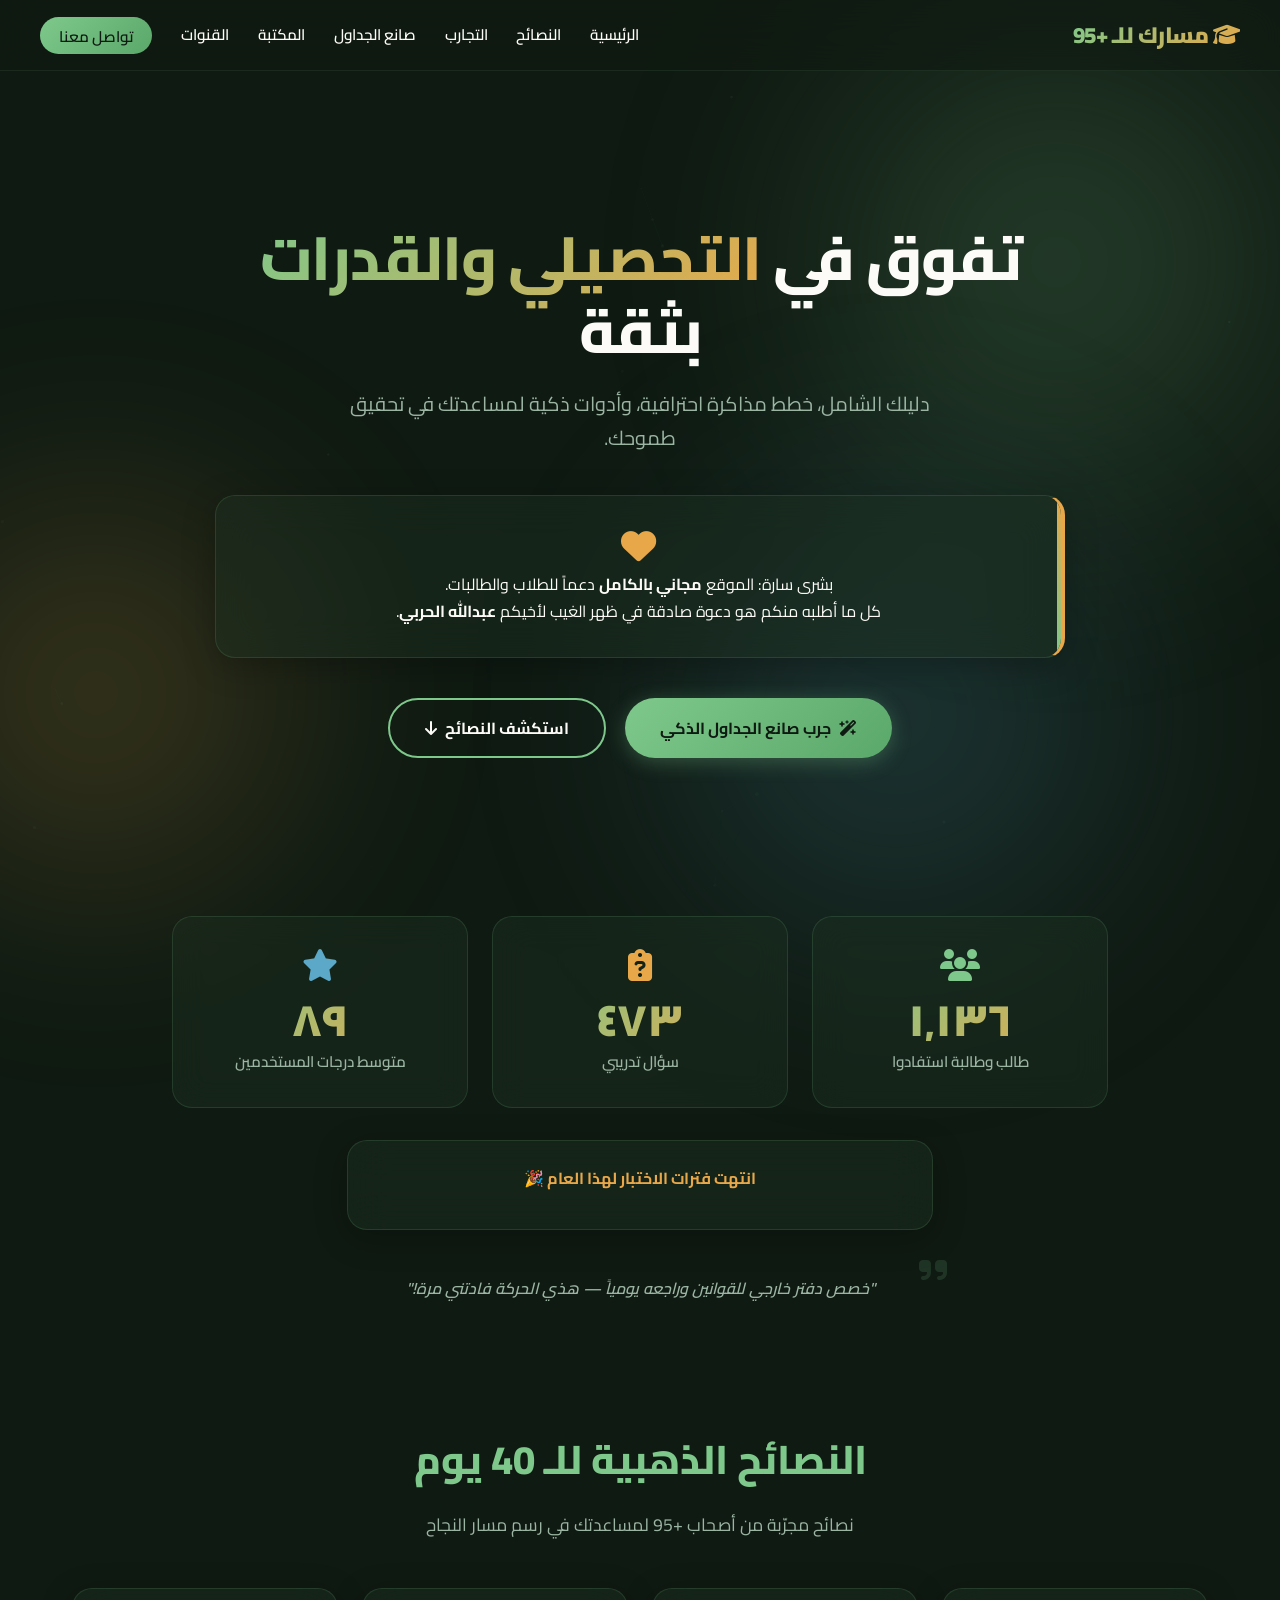
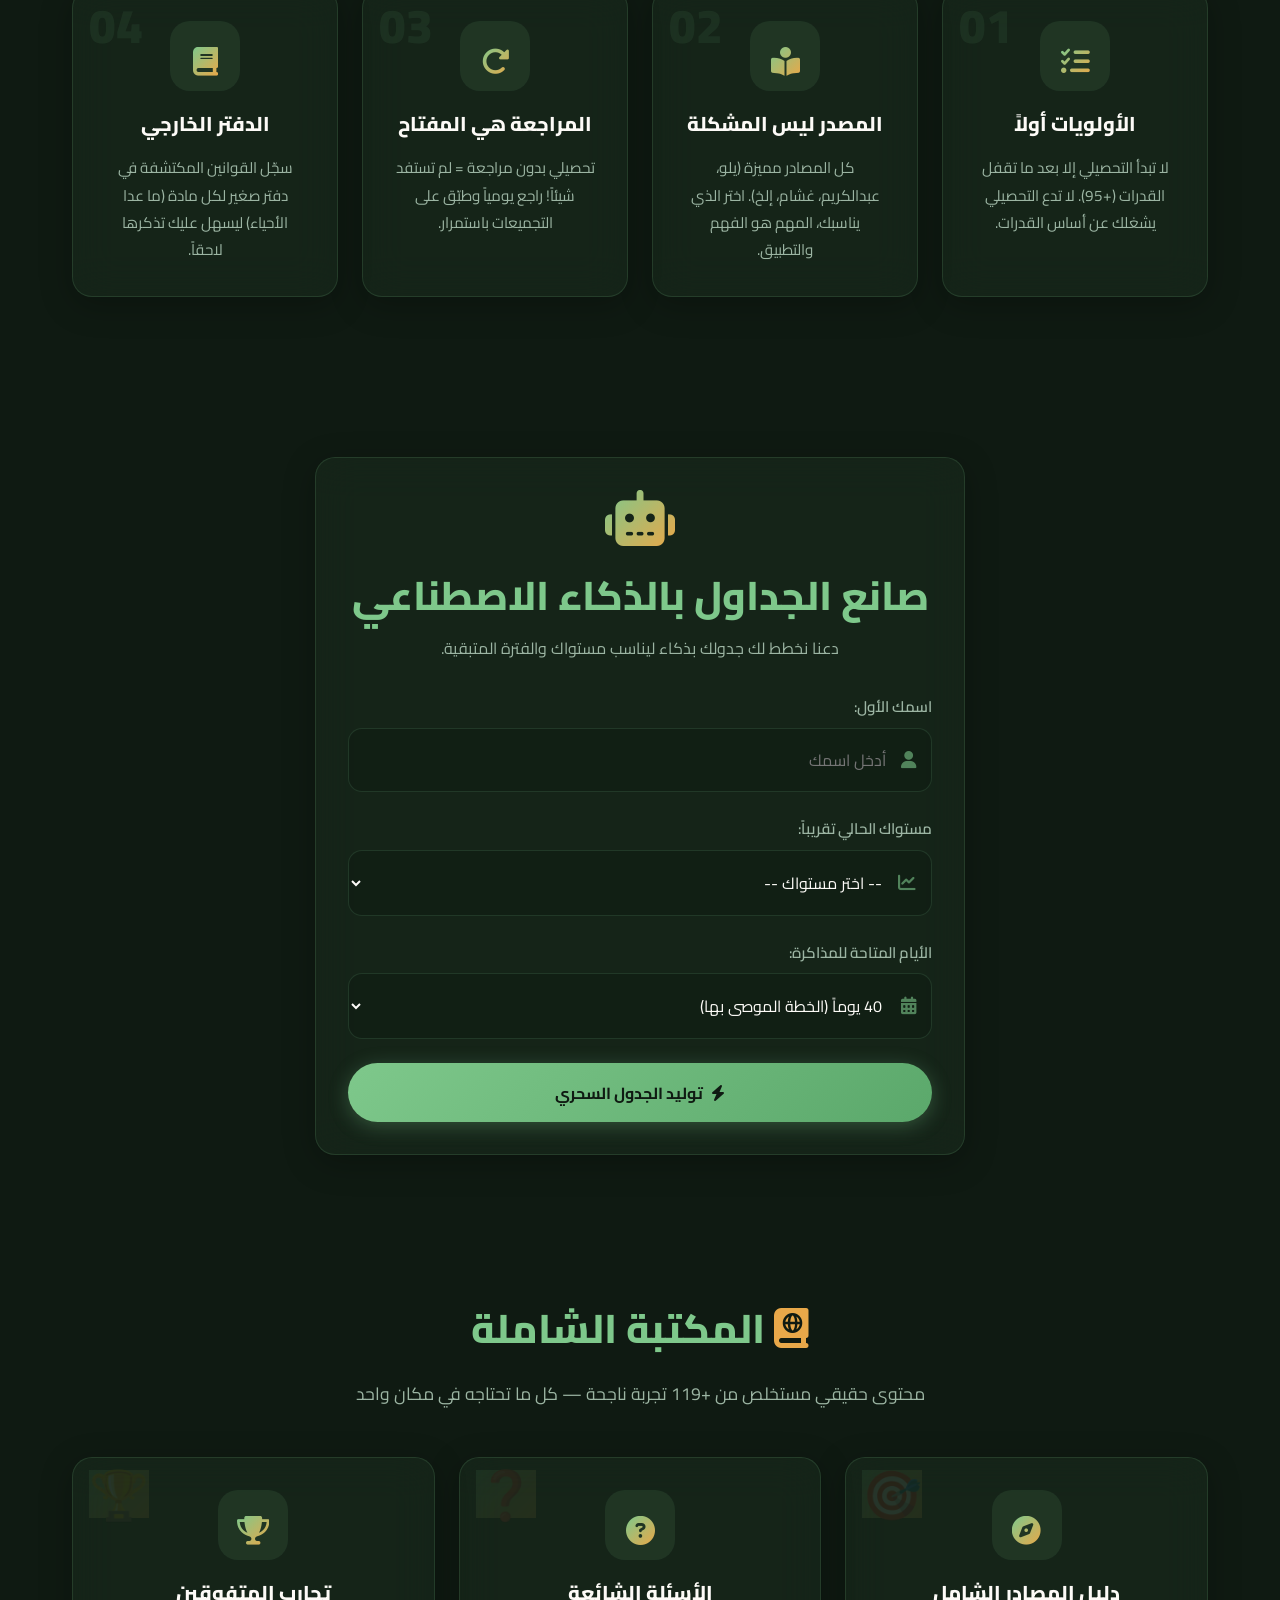
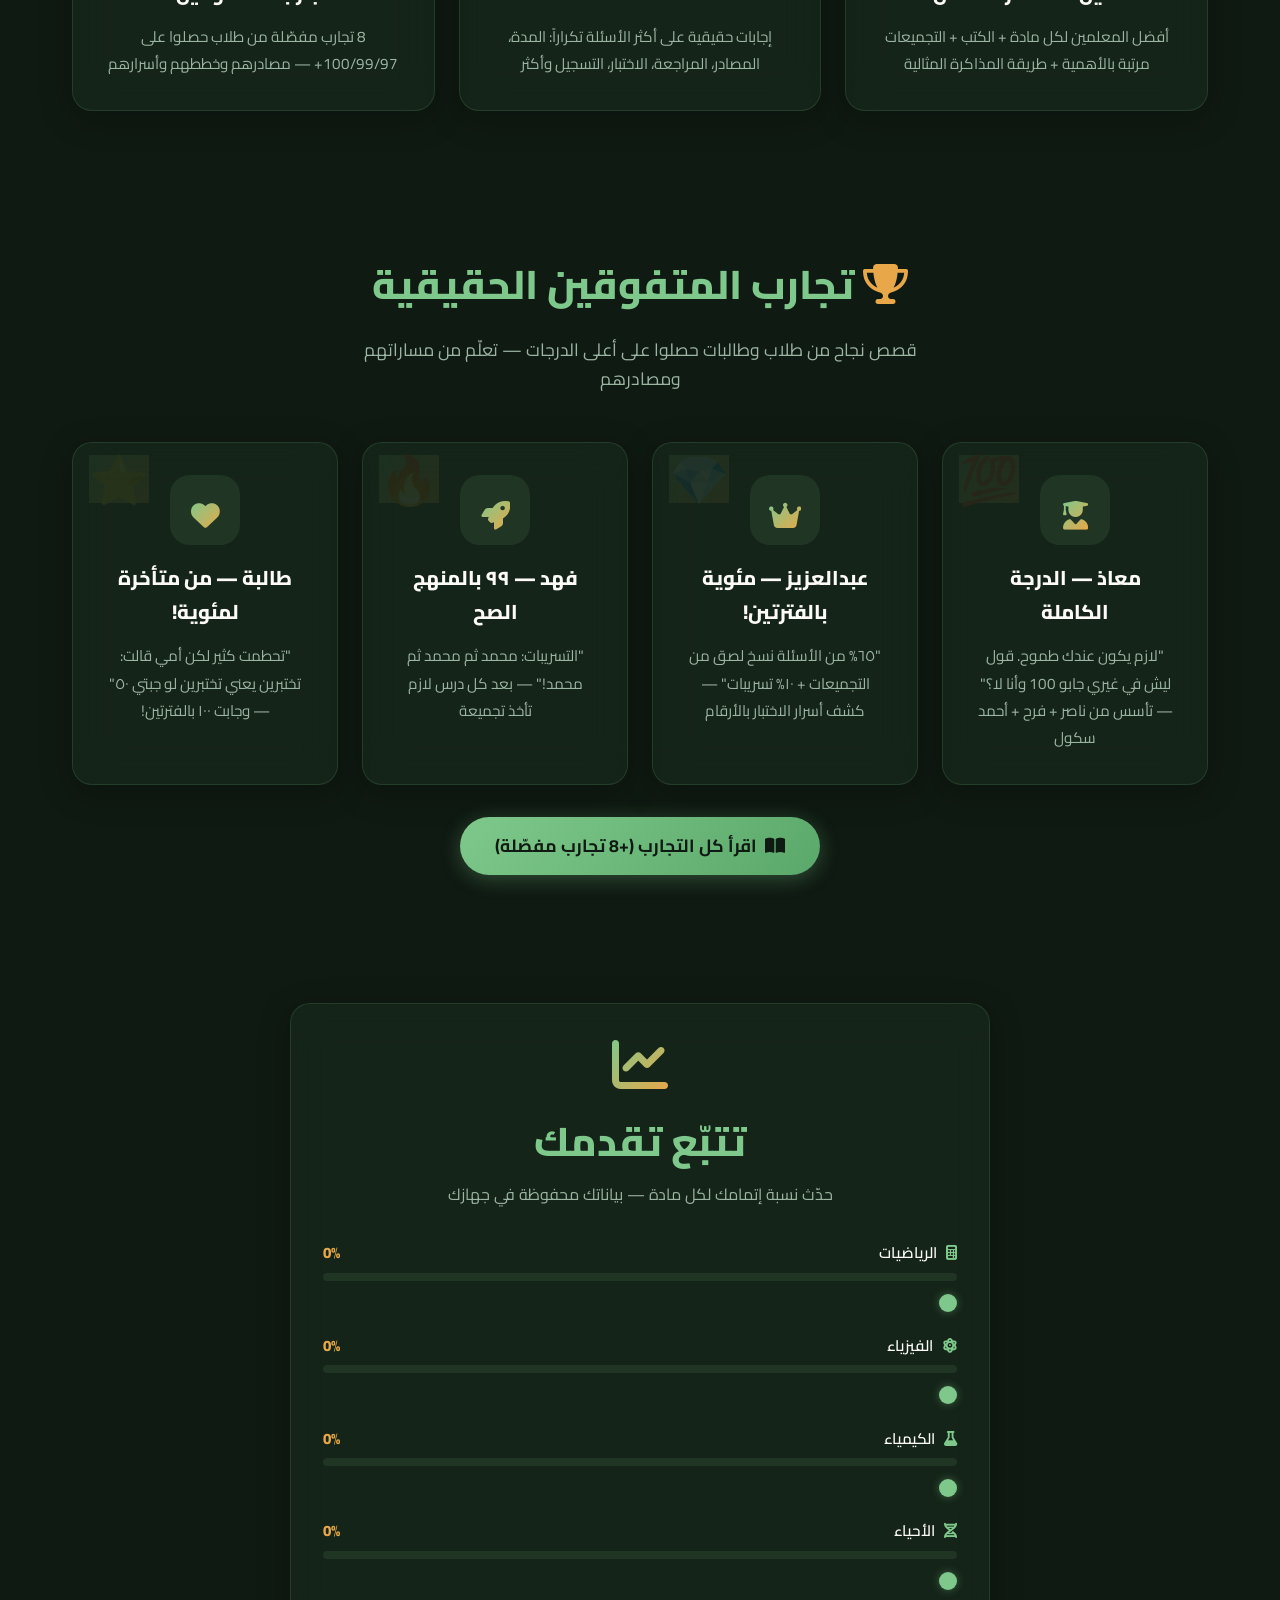
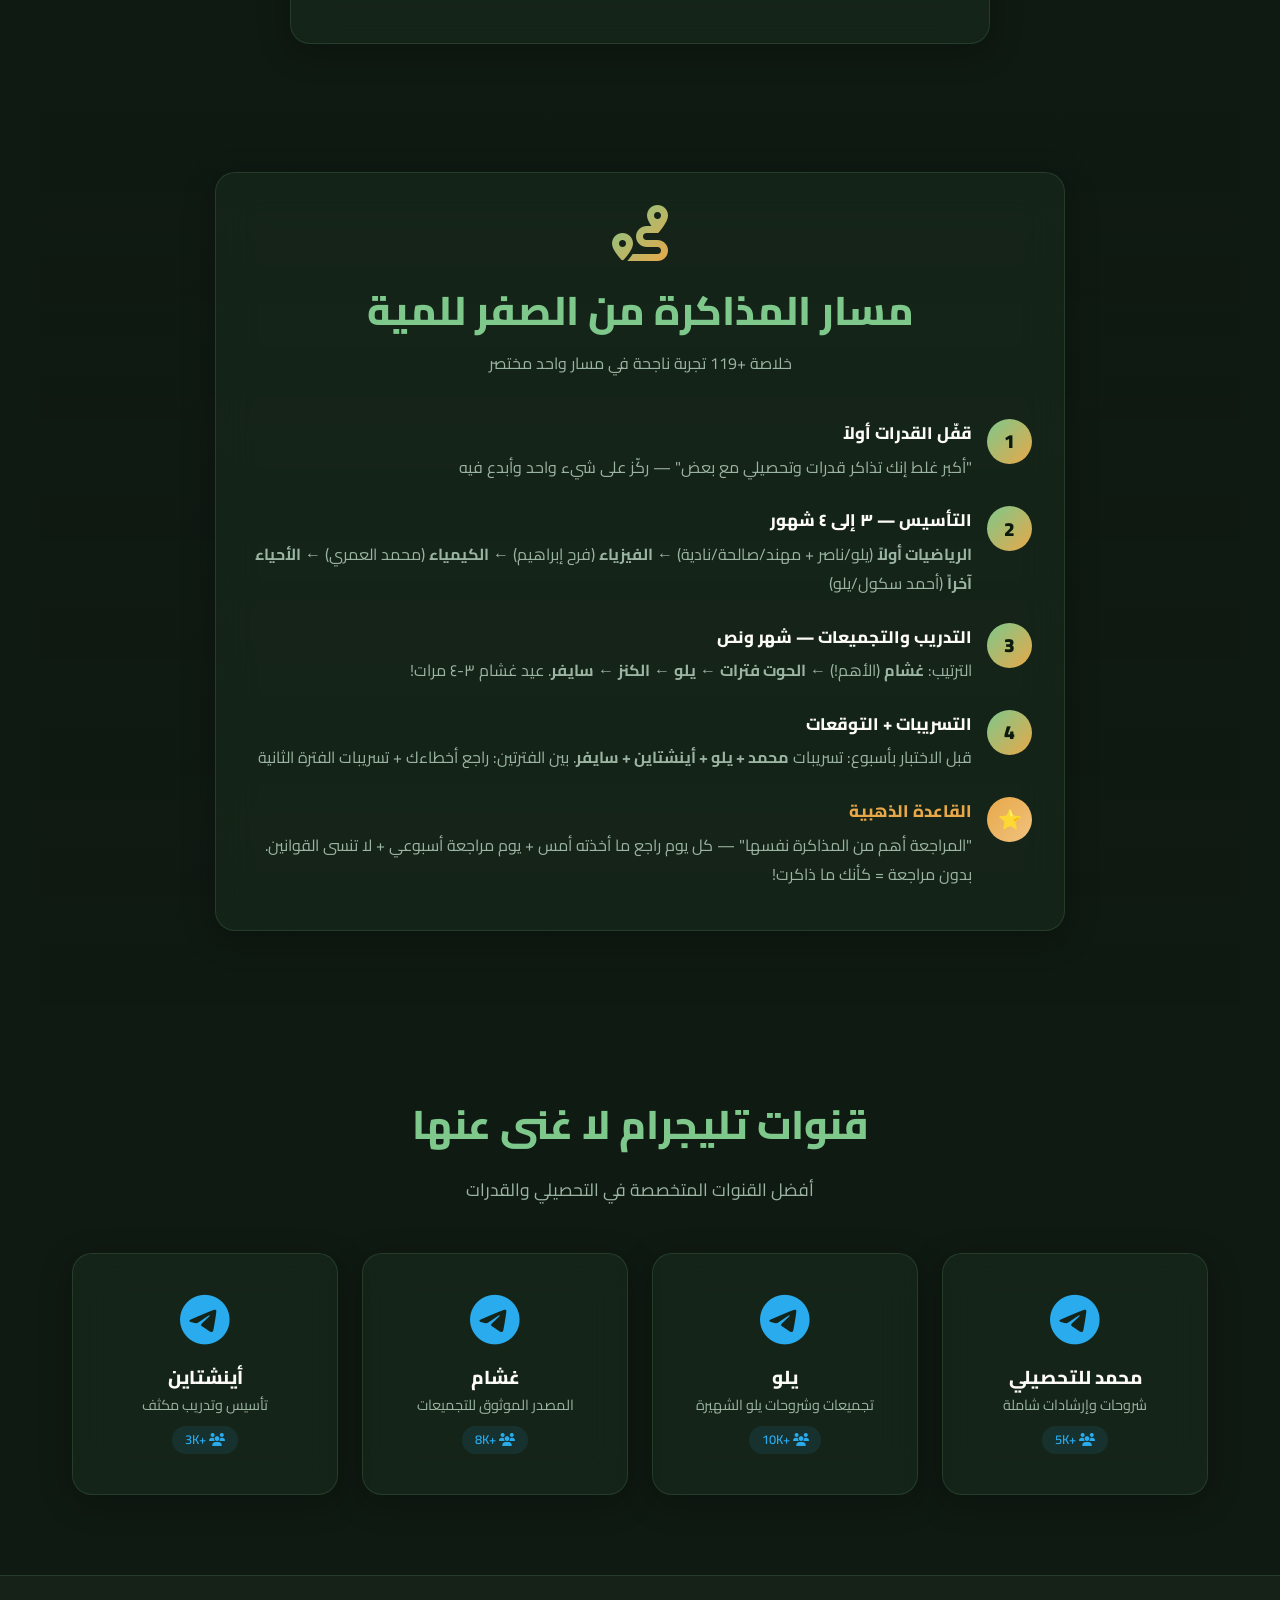
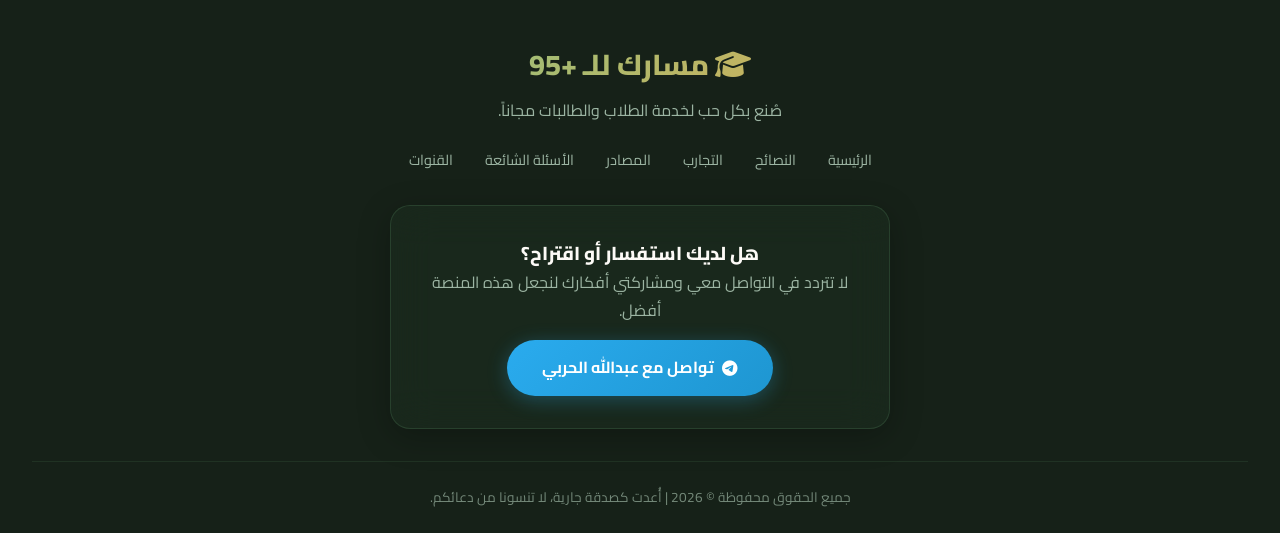
==== index.html @ 872e4d05 "Performance: 95% smaller JS, removed quiz, added countdown/quote/progress tracker" ====
<!DOCTYPE html>
<html lang="ar" dir="rtl">
<head>
    <meta charset="UTF-8">
    <meta name="viewport" content="width=device-width, initial-scale=1.0">
    <title>مسارك للـ +95 | منصة التحصيلي والقدرات الشاملة</title>
    <meta name="description" content="دليلك الشامل للتحصيلي والقدرات: خطط مذاكرة ذكية، بنك أسئلة تفاعلي، نصائح ذهبية من أصحاب الخبرة. مجاني بالكامل!">
    <!-- Google Fonts: Cairo -->
    <link rel="preconnect" href="https://fonts.googleapis.com">
    <link rel="preconnect" href="https://fonts.gstatic.com" crossorigin>
    <link href="https://fonts.googleapis.com/css2?family=Cairo:wght@400;600;700;800;900&display=swap" rel="stylesheet">
    <!-- Font Awesome -->
    <link rel="stylesheet" href="https://cdnjs.cloudflare.com/ajax/libs/font-awesome/6.5.0/css/all.min.css">
    <!-- Custom CSS -->
    <link rel="stylesheet" href="style.css?v=12">
</head>
<body>
    <!-- Particles Background -->
    <canvas id="particles-canvas"></canvas>

    <!-- Organic Blobs -->
    <div class="organic-blob blob-1"></div>
    <div class="organic-blob blob-2"></div>
    <div class="organic-blob blob-3"></div>

    <!-- Mobile Overlay -->
    <div class="mobile-overlay" id="mobile-overlay"></div>

    <!-- Navbar -->
    <nav class="navbar" id="navbar">
        <div class="nav-container">
            <h1 class="logo"><i class="fa-solid fa-graduation-cap"></i> مسارك للـ +95</h1>
            <ul class="nav-links" id="nav-links">
                <li><a href="#hero">الرئيسية</a></li>
                <li><a href="#tips">النصائح</a></li>
                <li><a href="#experiences-preview">التجارب</a></li>
                <li><a href="#ai-schedule">صانع الجداول</a></li>
                <li><a href="#content-hub">المكتبة</a></li>
                <li><a href="#channels">القنوات</a></li>
                <li><a href="#contact" class="btn-primary-small">تواصل معنا</a></li>
            </ul>
            <button class="hamburger" id="hamburger" aria-label="القائمة">
                <span></span>
                <span></span>
                <span></span>
            </button>
        </div>
    </nav>

    <!-- Hero Section -->
    <header id="hero" class="hero-section">
        <div class="hero-content fade-in">
            <h2 class="hero-title">تفوق في <span class="highlight" id="typed-text">التحصيلي والقدرات</span> بثقة</h2>
            <p class="hero-subtitle">دليلك الشامل، خطط مذاكرة احترافية، وأدوات ذكية لمساعدتك في تحقيق طموحك.</p>
            
            <div class="free-notice glass-card">
                <i class="fa-solid fa-heart pulse-icon"></i>
                <p>بشرى سارة: الموقع <strong>مجاني بالكامل</strong> دعماً للطلاب والطالبات.<br>
                كل ما أطلبه منكم هو دعوة صادقة في ظهر الغيب لأخيكم <strong>عبدالله الحربي</strong>.</p>
            </div>

            <div class="hero-buttons">
                <a href="#ai-schedule" class="btn-primary"><i class="fa-solid fa-wand-magic-sparkles"></i> جرب صانع الجداول الذكي</a>
                <a href="#tips" class="btn-secondary">استكشف النصائح <i class="fa-solid fa-arrow-down"></i></a>
            </div>
        </div>
    </header>

    <!-- Stats Section -->
    <section class="stats-section fade-in">
        <div class="stats-grid">
            <div class="stat-card">
                <i class="fa-solid fa-users stat-icon green"></i>
                <span class="stat-number" data-target="1200">0</span>
                <span class="stat-label">طالب وطالبة استفادوا</span>
            </div>
            <div class="stat-card">
                <i class="fa-solid fa-clipboard-question stat-icon gold"></i>
                <span class="stat-number" data-target="500">0</span>
                <span class="stat-label">سؤال تدريبي</span>
            </div>
            <div class="stat-card">
                <i class="fa-solid fa-star stat-icon blue"></i>
                <span class="stat-number" data-target="95">0</span>
                <span class="stat-label">متوسط درجات المستخدمين</span>
            </div>
        </div>
    </section>

    <!-- Exam Countdown -->
    <section class="countdown-section fade-in">
        <div id="exam-countdown" class="countdown-container glass-card"></div>
    </section>

    <!-- Daily Motivational Quote -->
    <section class="quote-section fade-in">
        <div class="quote-container">
            <i class="fa-solid fa-quote-right quote-icon"></i>
            <p id="daily-quote" class="daily-quote-text">جاري التحميل...</p>
        </div>
    </section>

    <!-- Tips & Plan Section -->
    <section id="tips" class="tips-section">
        <h2 class="section-title fade-in">النصائح الذهبية للـ 40 يوم</h2>
        <p class="section-subtitle fade-in">نصائح مجرّبة من أصحاب +95 لمساعدتك في رسم مسار النجاح</p>
        <div class="tips-grid">
            <div class="tip-card glass-card fade-in">
                <span class="tip-number">01</span>
                <div class="icon-box"><i class="fa-solid fa-list-check"></i></div>
                <h3>الأولويات أولاً</h3>
                <p>لا تبدأ التحصيلي إلا بعد ما تقفل القدرات (+95). لا تدع التحصيلي يشغلك عن أساس القدرات.</p>
            </div>
            <div class="tip-card glass-card fade-in">
                <span class="tip-number">02</span>
                <div class="icon-box"><i class="fa-solid fa-book-open-reader"></i></div>
                <h3>المصدر ليس المشكلة</h3>
                <p>كل المصادر مميزة (يلو، عبدالكريم، غشام، إلخ). اختر الذي يناسبك، المهم هو الفهم والتطبيق.</p>
            </div>
            <div class="tip-card glass-card fade-in">
                <span class="tip-number">03</span>
                <div class="icon-box"><i class="fa-solid fa-rotate-right"></i></div>
                <h3>المراجعة هي المفتاح</h3>
                <p>تحصيلي بدون مراجعة = لم تستفد شيئاً! راجع يومياً وطبّق على التجميعات باستمرار.</p>
            </div>
            <div class="tip-card glass-card fade-in">
                <span class="tip-number">04</span>
                <div class="icon-box"><i class="fa-solid fa-book"></i></div>
                <h3>الدفتر الخارجي</h3>
                <p>سجّل القوانين المكتشفة في دفتر صغير لكل مادة (ما عدا الأحياء) ليسهل عليك تذكرها لاحقاً.</p>
            </div>
        </div>
    </section>

    <!-- AI Schedule Generator Section -->
    <section id="ai-schedule" class="ai-section">
        <div class="ai-container glass-card fade-in">
            <div class="ai-header">
                <i class="fa-solid fa-robot ai-icon"></i>
                <h2 class="section-title" style="margin-bottom: 5px;">صانع الجداول بالذكاء الاصطناعي</h2>
                <p style="color:var(--text-secondary)">دعنا نخطط لك جدولك بذكاء ليناسب مستواك والفترة المتبقية.</p>
            </div>

            <form id="aiForm" class="ai-form">
                <div class="form-group">
                    <label for="studentName">اسمك الأول:</label>
                    <div class="input-wrapper">
                        <i class="fa-solid fa-user"></i>
                        <input type="text" id="studentName" placeholder="أدخل اسمك" required>
                    </div>
                </div>
                <div class="form-group">
                    <label for="studentLevel">مستواك الحالي تقريباً:</label>
                    <div class="input-wrapper">
                        <i class="fa-solid fa-chart-line"></i>
                        <select id="studentLevel" required>
                            <option value="">-- اختر مستواك --</option>
                            <option value="beginner">مبتدئ (أقل من 70)</option>
                            <option value="intermediate">متوسط (70 - 85)</option>
                            <option value="advanced">متقدم (أعلى من 85)</option>
                        </select>
                    </div>
                </div>
                <div class="form-group">
                    <label for="studyDays">الأيام المتاحة للمذاكرة:</label>
                    <div class="input-wrapper">
                        <i class="fa-solid fa-calendar-days"></i>
                        <select id="studyDays" required>
                            <option value="">-- اختر المدة المتبقية --</option>
                            <option value="30">30 يوماً</option>
                            <option value="40" selected>40 يوماً (الخطة الموصى بها)</option>
                            <option value="60">60 يوماً وأكثر</option>
                        </select>
                    </div>
                </div>
                <button type="submit" class="btn-primary w-100">
                    <i class="fa-solid fa-bolt"></i> توليد الجدول السحري 
                </button>
                <div class="progress-bar-container hidden" id="ai-progress">
                    <div class="progress-bar-fill" id="ai-progress-fill"></div>
                </div>
            </form>

            <div id="loading" class="loading-state hidden">
                <div class="spinner"></div>
                <p>يقوم الذكاء الاصطناعي برسم مسارك نحو التفوق...</p>
            </div>

            <div id="aiResult" class="ai-result hidden">
                <!-- Result injected via JS -->
            </div>
        </div>
    </section>

    <!-- Content Hub Section -->
    <section id="content-hub" class="tips-section" style="padding-top: 60px;">
        <h2 class="section-title fade-in"><i class="fa-solid fa-book-atlas" style="color:var(--accent-secondary)"></i> المكتبة الشاملة</h2>
        <p class="section-subtitle fade-in">محتوى حقيقي مستخلص من +119 تجربة ناجحة — كل ما تحتاجه في مكان واحد</p>
        <div class="tips-grid">
            <div class="tip-card glass-card fade-in" style="cursor:pointer" onclick="window.location='sources.html'">
                <span class="tip-number" style="background:var(--accent-gradient); color:#0a1a0d;">🎯</span>
                <div class="icon-box"><i class="fa-solid fa-compass"></i></div>
                <h3>دليل المصادر الشامل</h3>
                <p>أفضل المعلمين لكل مادة + الكتب + التجميعات مرتبة بالأهمية + طريقة المذاكرة المثالية</p>
            </div>
            <div class="tip-card glass-card fade-in" style="cursor:pointer" onclick="window.location='faq.html'">
                <span class="tip-number" style="background:var(--accent-gradient); color:#0a1a0d;">❓</span>
                <div class="icon-box"><i class="fa-solid fa-circle-question"></i></div>
                <h3>الأسئلة الشائعة</h3>
                <p>إجابات حقيقية على أكثر الأسئلة تكراراً: المدة، المصادر، المراجعة، الاختبار، التسجيل وأكثر</p>
            </div>
            <div class="tip-card glass-card fade-in" style="cursor:pointer" onclick="window.location='experiences.html'">
                <span class="tip-number" style="background:var(--accent-gradient); color:#0a1a0d;">🏆</span>
                <div class="icon-box"><i class="fa-solid fa-trophy"></i></div>
                <h3>تجارب المتفوقين</h3>
                <p>8 تجارب مفصّلة من طلاب حصلوا على 100/99/97+ — مصادرهم وخططهم وأسرارهم</p>
            </div>
        </div>
    </section>

    <!-- Experiences Preview Section -->
    <section id="experiences-preview" class="tips-section" style="padding-top: 60px;">
        <h2 class="section-title fade-in"><i class="fa-solid fa-trophy" style="color:var(--accent-secondary)"></i> تجارب المتفوقين الحقيقية</h2>
        <p class="section-subtitle fade-in">قصص نجاح من طلاب وطالبات حصلوا على أعلى الدرجات — تعلّم من مساراتهم ومصادرهم</p>
        <div class="tips-grid">
            <div class="tip-card glass-card fade-in" style="cursor:pointer" onclick="window.location='experiences.html'">
                <span class="tip-number" style="background:var(--accent-gradient); color:#0a1a0d;">💯</span>
                <div class="icon-box"><i class="fa-solid fa-user-graduate"></i></div>
                <h3>معاذ — الدرجة الكاملة</h3>
                <p>"لازم يكون عندك طموح. قول ليش في غيري جابو 100 وأنا لا؟" — تأسس من ناصر + فرح + أحمد سكول</p>
            </div>
            <div class="tip-card glass-card fade-in" style="cursor:pointer" onclick="window.location='experiences.html'">
                <span class="tip-number" style="background:var(--accent-gradient); color:#0a1a0d;">💎</span>
                <div class="icon-box"><i class="fa-solid fa-crown"></i></div>
                <h3>عبدالعزيز — مئوية بالفترتين!</h3>
                <p>"٦٥% من الأسئلة نسخ لصق من التجميعات + ١٠% تسريبات" — كشف أسرار الاختبار بالأرقام</p>
            </div>
            <div class="tip-card glass-card fade-in" style="cursor:pointer" onclick="window.location='experiences.html'">
                <span class="tip-number" style="background:var(--accent-gradient); color:#0a1a0d;">🔥</span>
                <div class="icon-box"><i class="fa-solid fa-rocket"></i></div>
                <h3>فهد — ٩٩ بالمنهج الصح</h3>
                <p>"التسريبات: محمد ثم محمد ثم محمد!" — بعد كل درس لازم تأخذ تجميعة</p>
            </div>
            <div class="tip-card glass-card fade-in" style="cursor:pointer" onclick="window.location='experiences.html'">
                <span class="tip-number" style="background:var(--accent-gradient); color:#0a1a0d;">⭐</span>
                <div class="icon-box"><i class="fa-solid fa-heart"></i></div>
                <h3>طالبة — من متأخرة لمئوية!</h3>
                <p>"تحطمت كثير لكن أمي قالت: تختبرين يعني تختبرين لو جبتي ٥٠" — وجابت ١٠٠ بالفترتين!</p>
            </div>
        </div>
        <div style="text-align:center; margin-top:2rem;">
            <a href="experiences.html" class="btn-primary" style="display:inline-flex; gap:8px; font-size:1.1rem;">
                <i class="fa-solid fa-book-open"></i> اقرأ كل التجارب (+8 تجارب مفصّلة)
            </a>
        </div>
    </section>

    <!-- Progress Tracker -->
    <section class="progress-section">
        <div class="ai-container glass-card fade-in" style="max-width: 700px;">
            <div class="ai-header">
                <i class="fa-solid fa-chart-line ai-icon"></i>
                <h2 class="section-title" style="margin-bottom: 5px;">تتبّع تقدمك</h2>
                <p style="color:var(--text-secondary)">حدّث نسبة إتمامك لكل مادة — بياناتك محفوظة في جهازك</p>
            </div>
            <div id="progress-tracker"></div>
        </div>
    </section>

    <!-- Study Path Section -->
    <section id="study-path" class="ai-section" style="background: linear-gradient(180deg, rgba(15,26,18,0.3) 0%, transparent 100%);">
        <div class="ai-container glass-card fade-in" style="max-width: 850px;">
            <div class="ai-header">
                <i class="fa-solid fa-route ai-icon"></i>
                <h2 class="section-title" style="margin-bottom: 5px;">مسار المذاكرة من الصفر للمية</h2>
                <p style="color:var(--text-secondary)">خلاصة +119 تجربة ناجحة في مسار واحد مختصر</p>
            </div>
            <div style="text-align:right; padding: 10px 0;">
                <div style="display:flex; align-items:flex-start; gap:15px; margin-bottom:25px;" class="fade-in">
                    <div style="width:45px;height:45px;border-radius:50%;background:var(--accent-gradient);display:flex;align-items:center;justify-content:center;flex-shrink:0;font-weight:900;color:#0a1a0d;font-size:1.2rem;">1</div>
                    <div>
                        <h3 style="color:var(--text-primary);margin:0 0 5px;font-size:1.05rem;">قفّل القدرات أولاً</h3>
                        <p style="color:var(--text-secondary);margin:0;line-height:1.8;">"أكبر غلط إنك تذاكر قدرات وتحصيلي مع بعض" — ركّز على شيء واحد وأبدع فيه</p>
                    </div>
                </div>
                <div style="display:flex; align-items:flex-start; gap:15px; margin-bottom:25px;" class="fade-in">
                    <div style="width:45px;height:45px;border-radius:50%;background:var(--accent-gradient);display:flex;align-items:center;justify-content:center;flex-shrink:0;font-weight:900;color:#0a1a0d;font-size:1.2rem;">2</div>
                    <div>
                        <h3 style="color:var(--text-primary);margin:0 0 5px;font-size:1.05rem;">التأسيس — ٣ إلى ٤ شهور</h3>
                        <p style="color:var(--text-secondary);margin:0;line-height:1.8;"><strong>الرياضيات أولاً</strong> (يلو/ناصر + مهند/صالحة/نادية) ← <strong>الفيزياء</strong> (فرح إبراهيم) ← <strong>الكيمياء</strong> (محمد العمري) ← <strong>الأحياء آخراً</strong> (أحمد سكول/يلو)</p>
                    </div>
                </div>
                <div style="display:flex; align-items:flex-start; gap:15px; margin-bottom:25px;" class="fade-in">
                    <div style="width:45px;height:45px;border-radius:50%;background:var(--accent-gradient);display:flex;align-items:center;justify-content:center;flex-shrink:0;font-weight:900;color:#0a1a0d;font-size:1.2rem;">3</div>
                    <div>
                        <h3 style="color:var(--text-primary);margin:0 0 5px;font-size:1.05rem;">التدريب والتجميعات — شهر ونص</h3>
                        <p style="color:var(--text-secondary);margin:0;line-height:1.8;">الترتيب: <strong>غشام</strong> (الأهم!) ← <strong>الحوت فترات</strong> ← <strong>يلو</strong> ← <strong>الكنز</strong> ← <strong>سايفر</strong>. عيد غشام ٣-٤ مرات!</p>
                    </div>
                </div>
                <div style="display:flex; align-items:flex-start; gap:15px; margin-bottom:25px;" class="fade-in">
                    <div style="width:45px;height:45px;border-radius:50%;background:var(--accent-gradient);display:flex;align-items:center;justify-content:center;flex-shrink:0;font-weight:900;color:#0a1a0d;font-size:1.2rem;">4</div>
                    <div>
                        <h3 style="color:var(--text-primary);margin:0 0 5px;font-size:1.05rem;">التسريبات + التوقعات</h3>
                        <p style="color:var(--text-secondary);margin:0;line-height:1.8;">قبل الاختبار بأسبوع: تسريبات <strong>محمد + يلو + أينشتاين + سايفر</strong>. بين الفترتين: راجع أخطاءك + تسريبات الفترة الثانية</p>
                    </div>
                </div>
                <div style="display:flex; align-items:flex-start; gap:15px;" class="fade-in">
                    <div style="width:45px;height:45px;border-radius:50%;background:linear-gradient(135deg,#e8a849,#f0c27f);display:flex;align-items:center;justify-content:center;flex-shrink:0;font-weight:900;color:#0a1a0d;font-size:1.2rem;">⭐</div>
                    <div>
                        <h3 style="color:var(--accent-secondary);margin:0 0 5px;font-size:1.05rem;">القاعدة الذهبية</h3>
                        <p style="color:var(--text-secondary);margin:0;line-height:1.8;">"المراجعة أهم من المذاكرة نفسها" — كل يوم راجع ما أخذته أمس + يوم مراجعة أسبوعي + لا تنسى القوانين. بدون مراجعة = كأنك ما ذاكرت!</p>
                    </div>
                </div>
            </div>
        </div>
    </section>

    <!-- Channels Section -->
    <section id="channels" class="channels-section">
        <h2 class="section-title fade-in">قنوات تليجرام لا غنى عنها</h2>
        <p class="section-subtitle fade-in">أفضل القنوات المتخصصة في التحصيلي والقدرات</p>
        <div class="channels-grid">
            <a href="https://t.me/moh_5519" target="_blank" class="channel-card glass-card fade-in">
                <i class="fa-brands fa-telegram telegram-icon"></i>
                <h3>محمد للتحصيلي</h3>
                <p>شروحات وإرشادات شاملة</p>
                <span class="channel-subs"><i class="fa-solid fa-users"></i> +5K</span>
            </a>
            <a href="https://t.me/yellowqt1" target="_blank" class="channel-card glass-card fade-in">
                <i class="fa-brands fa-telegram telegram-icon"></i>
                <h3>يلو</h3>
                <p>تجميعات وشروحات يلو الشهيرة</p>
                <span class="channel-subs"><i class="fa-solid fa-users"></i> +10K</span>
            </a>
            <a href="https://t.me/Ghasham222" target="_blank" class="channel-card glass-card fade-in">
                <i class="fa-brands fa-telegram telegram-icon"></i>
                <h3>غشام</h3>
                <p>المصدر الموثوق للتجميعات</p>
                <span class="channel-subs"><i class="fa-solid fa-users"></i> +8K</span>
            </a>
            <a href="https://t.me/alm7nkinlt7sili" target="_blank" class="channel-card glass-card fade-in">
                <i class="fa-brands fa-telegram telegram-icon"></i>
                <h3>أينشتاين</h3>
                <p>تأسيس وتدريب مكثف</p>
                <span class="channel-subs"><i class="fa-solid fa-users"></i> +3K</span>
            </a>
        </div>
    </section>

    <!-- Footer & Contact -->
    <footer id="contact" class="footer">
        <div class="footer-content">
            <h2 class="footer-logo"><i class="fa-solid fa-graduation-cap"></i> مسارك للـ +95</h2>
            <p style="color:var(--text-secondary)">صُنع بكل حب لخدمة الطلاب والطالبات مجاناً.</p>
            <div class="footer-links">
                <a href="#hero">الرئيسية</a>
                <a href="#tips">النصائح</a>
                <a href="experiences.html">التجارب</a>
                <a href="sources.html">المصادر</a>
                <a href="faq.html">الأسئلة الشائعة</a>
                <a href="#channels">القنوات</a>
            </div>
            <div class="contact-box glass-card fade-in">
                <h3>هل لديك استفسار أو اقتراح؟</h3>
                <p style="color:var(--text-secondary)">لا تتردد في التواصل معي ومشاركتي أفكارك لنجعل هذه المنصة أفضل.</p>
                <a href="https://t.me/aaoove" target="_blank" class="btn-telegram">
                    <i class="fa-brands fa-telegram"></i> تواصل مع عبدالله الحربي
                </a>
            </div>
        </div>
        <div class="footer-bottom">
            <p>جميع الحقوق محفوظة &copy; 2026 | أُعدت كصدقة جارية، لا تنسونا من دعائكم.</p>
        </div>
    </footer>

    <!-- Back to Top Button -->
    <button class="back-to-top" id="back-to-top" aria-label="العودة للأعلى">
        <i class="fa-solid fa-arrow-up"></i>
    </button>

    <!-- Scripts -->
    <script src="script.js?v=15"></script>
</body>
</html>
---- style.css ----
:root {
    /* PREMIUM DARK NATURE THEME */
    --bg-color: #0F1A12;
    --bg-secondary: #162118;
    --text-primary: #FDFBF7;
    --text-secondary: #9CB5A3;
    --accent-primary: #7EC88B;
    --accent-secondary: #E8A849;
    --accent-tertiary: #5BA8C8;
    --accent-gradient: linear-gradient(135deg, #7EC88B 0%, #E8A849 100%);
    --accent-glow: rgba(126, 200, 139, 0.3);

    --card-bg: rgba(30, 50, 35, 0.45);
    --card-border: rgba(126, 200, 139, 0.15);
    --card-hover: rgba(45, 75, 50, 0.55);

    --btn-primary-bg: linear-gradient(135deg, #7EC88B, #5BA86B);
    --btn-primary-text: #0F1A12;
    --btn-primary-hover: linear-gradient(135deg, #E8A849, #D4923A);

    --shadow-soft: 0 8px 32px rgba(0, 0, 0, 0.25);
    --shadow-glow: 0 0 30px rgba(126, 200, 139, 0.15);
}

* {
    margin: 0;
    padding: 0;
    box-sizing: border-box;
    font-family: 'Cairo', sans-serif;
}

html {
    scroll-behavior: smooth;
}

body {
    background-color: var(--bg-color);
    color: var(--text-primary);
    overflow-x: hidden;
    position: relative;
    line-height: 1.7;
}

/* ══════════ Organic Background Blobs ══════════ */
.organic-blob {
    position: fixed;
    filter: blur(100px);
    z-index: -1;
    opacity: 0.25;
    pointer-events: none;
}
.blob-1 {
    top: -10%; right: -10%; width: 55vw; height: 55vw;
    background: radial-gradient(circle, #7EC88B, transparent 70%);
    border-radius: 40% 60% 70% 30% / 40% 50% 60% 50%;
    animation: morph 14s ease-in-out infinite;
}
.blob-2 {
    top: 45%; left: -15%; width: 45vw; height: 45vw;
    background: radial-gradient(circle, #E8A849, transparent 70%);
    border-radius: 60% 40% 30% 70% / 60% 30% 70% 40%;
    animation: morph 18s ease-in-out infinite alternate;
}
.blob-3 {
    bottom: -15%; right: 5%; width: 50vw; height: 50vw;
    background: radial-gradient(circle, #5BA8C8, transparent 70%);
    border-radius: 30% 70% 50% 50% / 50% 40% 60% 50%;
    animation: morph 12s ease-in-out infinite alternate-reverse;
}

@keyframes morph {
    0% { border-radius: 40% 60% 70% 30% / 40% 50% 60% 50%; transform: rotate(0deg); }
    50% { border-radius: 60% 40% 50% 50% / 50% 60% 40% 60%; transform: rotate(5deg); }
    100% { border-radius: 40% 60% 70% 30% / 40% 50% 60% 50%; transform: rotate(0deg); }
}

/* ══════════ Particles Canvas ══════════ */
#particles-canvas {
    position: fixed;
    top: 0;
    left: 0;
    width: 100%;
    height: 100%;
    z-index: -1;
    pointer-events: none;
}

/* ══════════ Typography ══════════ */
h1, h2, h3 { font-weight: 800; }
a { text-decoration: none; color: inherit; }

/* ══════════ Navbar ══════════ */
.navbar {
    display: flex;
    justify-content: center;
    padding: 1rem 2rem;
    position: fixed;
    top: 0; width: 100%;
    background: rgba(15, 26, 18, 0.6);
    backdrop-filter: blur(20px);
    -webkit-backdrop-filter: blur(20px);
    border-bottom: 1px solid rgba(126, 200, 139, 0.1);
    z-index: 1000;
    transition: all 0.4s ease;
}
.navbar.scrolled {
    background: rgba(15, 26, 18, 0.92);
    padding: 0.7rem 2rem;
    box-shadow: 0 4px 30px rgba(0, 0, 0, 0.3);
}
.nav-container {
    display: flex;
    justify-content: space-between;
    align-items: center;
    width: 100%;
    max-width: 1200px;
}
.logo {
    font-size: 1.4rem;
    background: var(--accent-gradient);
    -webkit-background-clip: text;
    -webkit-text-fill-color: transparent;
    background-clip: text;
    font-weight: 900;
    letter-spacing: -0.5px;
}
.nav-links {
    list-style: none;
    display: flex;
    gap: 1.8rem;
    align-items: center;
}
.nav-links li a {
    font-weight: 600;
    font-size: 0.95rem;
    position: relative;
    padding-bottom: 4px;
    transition: color 0.3s ease;
}
.nav-links li a::after {
    content: '';
    position: absolute;
    bottom: 0;
    right: 0;
    width: 0;
    height: 2px;
    background: var(--accent-gradient);
    border-radius: 2px;
    transition: width 0.3s ease;
}
.nav-links li a:hover {
    color: var(--accent-primary);
}
.nav-links li a:hover::after {
    width: 100%;
}

/* ── Hamburger Menu ── */
.hamburger {
    display: none;
    flex-direction: column;
    gap: 5px;
    cursor: pointer;
    padding: 8px;
    z-index: 1001;
    background: none;
    border: none;
}
.hamburger span {
    width: 28px;
    height: 3px;
    background: var(--accent-primary);
    border-radius: 3px;
    transition: all 0.4s cubic-bezier(0.68, -0.55, 0.265, 1.55);
    transform-origin: center;
}
.hamburger.active span:nth-child(1) {
    transform: translateY(8px) rotate(45deg);
}
.hamburger.active span:nth-child(2) {
    opacity: 0;
    transform: scaleX(0);
}
.hamburger.active span:nth-child(3) {
    transform: translateY(-8px) rotate(-45deg);
}

.btn-primary-small {
    display: inline-block;
    padding: 0.45rem 1.2rem;
    border-radius: 50px;
    font-weight: 700;
    background: var(--btn-primary-bg);
    color: var(--btn-primary-text);
    border: none;
    cursor: pointer;
    font-size: 0.9rem;
    transition: all 0.3s ease;
}
.btn-primary-small:hover {
    background: var(--btn-primary-hover);
    color: #fff;
    transform: scale(1.05);
}

/* ══════════ Glass Cards ══════════ */
.glass-card {
    background: var(--card-bg);
    backdrop-filter: blur(20px);
    -webkit-backdrop-filter: blur(20px);
    border: 1px solid var(--card-border);
    border-radius: 20px;
    padding: 2rem;
    box-shadow: var(--shadow-soft);
    transition: transform 0.4s cubic-bezier(0.175, 0.885, 0.32, 1.275),
                box-shadow 0.4s ease,
                border-color 0.4s ease;
}
.glass-card:hover {
    transform: translateY(-8px);
    box-shadow: var(--shadow-glow), var(--shadow-soft);
    border-color: rgba(126, 200, 139, 0.35);
}

/* ══════════ Buttons ══════════ */
.btn-primary, .btn-secondary, .btn-telegram {
    display: inline-flex;
    align-items: center;
    justify-content: center;
    gap: 0.5rem;
    padding: 0.9rem 2.2rem;
    border-radius: 50px;
    font-weight: 700;
    text-align: center;
    cursor: pointer;
    border: none;
    font-size: 1rem;
    transition: all 0.4s cubic-bezier(0.175, 0.885, 0.32, 1.275);
    position: relative;
    overflow: hidden;
}
.btn-primary {
    background: var(--btn-primary-bg);
    color: var(--btn-primary-text);
    box-shadow: 0 4px 20px rgba(126, 200, 139, 0.3);
}
.btn-primary::before {
    content: '';
    position: absolute;
    top: 0; left: -100%;
    width: 100%; height: 100%;
    background: linear-gradient(90deg, transparent, rgba(255,255,255,0.2), transparent);
    transition: left 0.6s ease;
}
.btn-primary:hover::before {
    left: 100%;
}
.btn-primary:hover {
    transform: translateY(-3px) scale(1.03);
    box-shadow: 0 8px 30px rgba(126, 200, 139, 0.4);
}
.btn-secondary {
    background: transparent;
    color: var(--text-primary);
    border: 2px solid var(--accent-primary);
    box-shadow: 0 0 0 0 rgba(126, 200, 139, 0);
}
.btn-secondary:hover {
    background: rgba(126, 200, 139, 0.1);
    color: var(--accent-primary);
    box-shadow: 0 0 20px rgba(126, 200, 139, 0.15);
    transform: translateY(-3px);
}
.btn-telegram {
    background: linear-gradient(135deg, #2AABEE, #1E96D1);
    color: #fff;
    margin-top: 1rem;
    box-shadow: 0 4px 20px rgba(42, 171, 238, 0.3);
}
.btn-telegram:hover {
    transform: translateY(-3px) scale(1.03);
    box-shadow: 0 8px 30px rgba(42, 171, 238, 0.4);
}

/* ══════════ Responsive Utilities ══════════ */
.w-100 { width: 100%; }
.text-center { text-align: center; }
.hidden { display: none !important; }

/* ══════════ Hero Section ══════════ */
.hero-section {
    min-height: 100vh;
    display: flex;
    align-items: center;
    justify-content: center;
    text-align: center;
    padding: 0 2rem;
    padding-top: 5rem;
    position: relative;
}
.hero-content {
    max-width: 850px;
    z-index: 10;
}
.hero-title {
    font-size: 3.8rem;
    margin-bottom: 1.2rem;
    line-height: 1.2;
    letter-spacing: -1px;
}
.highlight {
    background: var(--accent-gradient);
    -webkit-background-clip: text;
    -webkit-text-fill-color: transparent;
    background-clip: text;
}
.hero-subtitle {
    font-size: 1.25rem;
    color: var(--text-secondary);
    margin-bottom: 2.5rem;
    max-width: 600px;
    margin-left: auto;
    margin-right: auto;
}

/* ── Typing Cursor ── */
.typing-cursor {
    display: inline-block;
    width: 3px;
    height: 1em;
    background: var(--accent-primary);
    margin-right: 4px;
    animation: blink 1s step-end infinite;
    vertical-align: middle;
}
@keyframes blink {
    50% { opacity: 0; }
}

/* ── Free Notice ── */
.free-notice {
    margin-bottom: 2.5rem;
    border-right: 4px solid var(--accent-secondary);
    border-radius: 20px;
    position: relative;
    overflow: hidden;
}
.free-notice::before {
    content: '';
    position: absolute;
    top: 0; right: 0;
    width: 4px; height: 100%;
    background: linear-gradient(180deg, var(--accent-secondary), var(--accent-primary));
}
.pulse-icon {
    font-size: 2.2rem;
    color: var(--accent-secondary);
    margin-bottom: 0.5rem;
    animation: pulse 2s ease-in-out infinite;
}
@keyframes pulse {
    0%, 100% { transform: scale(1); }
    50% { transform: scale(1.25); }
}

.hero-buttons {
    display: flex;
    gap: 1.2rem;
    justify-content: center;
    flex-wrap: wrap;
}

/* ══════════ Stats Section ══════════ */
.stats-section {
    padding: 3rem 2rem;
    max-width: 1000px;
    margin: -2rem auto 0;
    position: relative;
    z-index: 10;
}
.stats-grid {
    display: grid;
    grid-template-columns: repeat(3, 1fr);
    gap: 1.5rem;
}
.stat-card {
    text-align: center;
    padding: 2rem 1rem;
    border-radius: 20px;
    background: var(--card-bg);
    backdrop-filter: blur(16px);
    border: 1px solid var(--card-border);
    transition: all 0.4s ease;
}
.stat-card:hover {
    transform: translateY(-5px);
    border-color: rgba(126, 200, 139, 0.4);
    box-shadow: var(--shadow-glow);
}
.stat-icon {
    font-size: 2rem;
    margin-bottom: 0.8rem;
    display: block;
}
.stat-icon.green { color: var(--accent-primary); }
.stat-icon.gold { color: var(--accent-secondary); }
.stat-icon.blue { color: var(--accent-tertiary); }

.stat-number {
    font-size: 2.8rem;
    font-weight: 900;
    background: var(--accent-gradient);
    -webkit-background-clip: text;
    -webkit-text-fill-color: transparent;
    background-clip: text;
    display: block;
    line-height: 1.2;
}
.stat-label {
    color: var(--text-secondary);
    font-size: 0.95rem;
    font-weight: 600;
    margin-top: 0.3rem;
}

/* ══════════ Section Titles ══════════ */
.section-title {
    text-align: center;
    font-size: 2.5rem;
    margin-bottom: 1rem;
    color: var(--accent-primary);
    position: relative;
}
.section-subtitle {
    text-align: center;
    color: var(--text-secondary);
    font-size: 1.1rem;
    margin-bottom: 3rem;
    max-width: 600px;
    margin-left: auto;
    margin-right: auto;
}

/* ══════════ Common Section Spacing ══════════ */
.tips-section, .ai-section, .channels-section {
    padding: 5rem 2rem;
    max-width: 1200px;
    margin: 0 auto;
    z-index: 10;
    position: relative;
}

/* ══════════ Tips Grid ══════════ */
.tips-grid {
    display: grid;
    grid-template-columns: repeat(auto-fit, minmax(260px, 1fr));
    gap: 1.5rem;
}
.tip-card {
    text-align: center;
    position: relative;
    overflow: hidden;
}
.tip-card::before {
    content: '';
    position: absolute;
    top: 0; left: 0;
    width: 100%; height: 100%;
    background: var(--accent-gradient);
    opacity: 0;
    transition: opacity 0.4s ease;
    border-radius: 20px;
    z-index: 0;
}
.tip-card:hover::before {
    opacity: 0.05;
}
.tip-number {
    position: absolute;
    top: 12px;
    left: 16px;
    font-size: 3rem;
    font-weight: 900;
    opacity: 0.08;
    color: var(--accent-primary);
    line-height: 1;
    z-index: 0;
}
.icon-box {
    font-size: 2.8rem;
    margin-bottom: 1rem;
    position: relative;
    z-index: 1;
    display: inline-block;
    width: 70px;
    height: 70px;
    line-height: 70px;
    border-radius: 20px;
    background: rgba(126, 200, 139, 0.1);
    transition: all 0.4s ease;
}
.icon-box i {
    background: var(--accent-gradient);
    -webkit-background-clip: text;
    -webkit-text-fill-color: transparent;
    background-clip: text;
    font-size: 1.8rem;
}
.tip-card:hover .icon-box {
    transform: scale(1.1) rotate(-5deg);
    background: rgba(126, 200, 139, 0.2);
    box-shadow: 0 0 25px rgba(126, 200, 139, 0.2);
}
.tip-card h3 {
    margin-bottom: 0.8rem;
    font-size: 1.25rem;
    position: relative;
    z-index: 1;
}
.tip-card p {
    color: var(--text-secondary);
    font-size: 0.95rem;
    position: relative;
    z-index: 1;
    line-height: 1.8;
}

/* ══════════ AI Section ══════════ */
.ai-container {
    max-width: 650px;
    margin: 0 auto;
}
.ai-header {
    text-align: center;
    margin-bottom: 2rem;
}
.ai-icon {
    font-size: 3.5rem;
    background: var(--accent-gradient);
    -webkit-background-clip: text;
    -webkit-text-fill-color: transparent;
    background-clip: text;
    margin-bottom: 1rem;
    display: inline-block;
    animation: float 3s ease-in-out infinite;
}
@keyframes float {
    0%, 100% { transform: translateY(0px); }
    50% { transform: translateY(-10px); }
}

.form-group {
    margin-bottom: 1.5rem;
    text-align: right;
}
.form-group label {
    display: block;
    margin-bottom: 0.5rem;
    font-weight: 600;
    color: var(--text-secondary);
    font-size: 0.95rem;
}
.input-wrapper {
    position: relative;
}
.input-wrapper i {
    position: absolute;
    right: 16px;
    top: 50%;
    transform: translateY(-50%);
    color: var(--accent-primary);
    opacity: 0.6;
    font-size: 1.1rem;
    pointer-events: none;
}
.form-group input, .form-group select {
    width: 100%;
    padding: 1rem 1rem 1rem 1rem;
    padding-right: 2.8rem;
    border-radius: 14px;
    border: 1.5px solid var(--card-border);
    background: rgba(15, 26, 18, 0.5);
    color: var(--text-primary);
    font-size: 1rem;
    outline: none;
    transition: all 0.3s ease;
}
.form-group input:focus, .form-group select:focus {
    border-color: var(--accent-primary);
    box-shadow: 0 0 20px rgba(126, 200, 139, 0.15);
}

/* ── Progress Bar ── */
.progress-bar-container {
    width: 100%;
    height: 6px;
    background: rgba(126, 200, 139, 0.1);
    border-radius: 10px;
    margin-top: 1rem;
    overflow: hidden;
}
.progress-bar-fill {
    height: 100%;
    width: 0%;
    background: var(--accent-gradient);
    border-radius: 10px;
    transition: width 0.3s ease;
}

/* ── Spinner ── */
.loading-state {
    text-align: center;
    padding: 2rem;
}
.spinner {
    width: 50px; height: 50px;
    border: 4px solid rgba(126, 200, 139, 0.15);
    border-top-color: var(--accent-primary);
    border-radius: 50%;
    animation: spin 0.8s linear infinite;
    margin: 0 auto 1rem auto;
}
@keyframes spin { 100% { transform: rotate(360deg); } }

/* ══════════ Countdown Timer ══════════ */
.countdown-section {
    max-width: 650px;
    margin: -1rem auto 0;
    padding: 0 2rem;
    position: relative;
    z-index: 10;
}
.countdown-container {
    text-align: center;
    padding: 1.5rem 2rem;
}
.countdown-label {
    display: block;
    font-weight: 700;
    color: var(--accent-secondary);
    margin-bottom: 0.8rem;
    font-size: 1rem;
}
.countdown-boxes {
    display: flex;
    align-items: center;
    justify-content: center;
    gap: 0.8rem;
}
.cd-box {
    text-align: center;
}
.cd-num {
    display: block;
    font-size: 2.2rem;
    font-weight: 900;
    background: var(--accent-gradient);
    -webkit-background-clip: text;
    -webkit-text-fill-color: transparent;
    background-clip: text;
    line-height: 1.2;
}
.cd-unit {
    font-size: 0.8rem;
    color: var(--text-secondary);
    font-weight: 600;
}
.cd-sep {
    font-size: 1.5rem;
    color: var(--accent-primary);
    font-weight: 800;
    opacity: 0.4;
}

/* ══════════ Daily Quote ══════════ */
.quote-section {
    max-width: 700px;
    margin: 1.5rem auto;
    padding: 0 2rem;
    position: relative;
    z-index: 10;
}
.quote-container {
    text-align: center;
    position: relative;
    padding: 1.2rem 2rem;
}
.quote-icon {
    font-size: 2rem;
    color: var(--accent-primary);
    opacity: 0.15;
    position: absolute;
    top: 0;
    right: 10px;
}
.daily-quote-text {
    color: var(--text-secondary);
    font-size: 1rem;
    font-style: italic;
    line-height: 1.9;
    font-weight: 600;
}

/* ══════════ Progress Tracker ══════════ */
.progress-section {
    padding: 3rem 2rem;
    max-width: 1200px;
    margin: 0 auto;
    position: relative;
    z-index: 10;
}
.prog-item {
    margin-bottom: 1.2rem;
}
.prog-header {
    display: flex;
    justify-content: space-between;
    align-items: center;
    margin-bottom: 0.4rem;
    font-weight: 600;
    font-size: 0.95rem;
    color: var(--text-primary);
}
.prog-header i {
    color: var(--accent-primary);
    margin-left: 6px;
}
.prog-pct {
    color: var(--accent-secondary);
    font-weight: 800;
}
.prog-bar-bg {
    width: 100%;
    height: 8px;
    background: rgba(126, 200, 139, 0.1);
    border-radius: 10px;
    overflow: hidden;
    margin-bottom: 6px;
}
.prog-bar-fill {
    height: 100%;
    background: var(--accent-gradient);
    border-radius: 10px;
    transition: width 0.3s ease;
}
.prog-slider {
    width: 100%;
    -webkit-appearance: none;
    appearance: none;
    height: 6px;
    background: transparent;
    cursor: pointer;
    margin: 0;
}
.prog-slider::-webkit-slider-thumb {
    -webkit-appearance: none;
    width: 18px;
    height: 18px;
    border-radius: 50%;
    background: var(--accent-primary);
    box-shadow: 0 0 8px rgba(126, 200, 139, 0.4);
    cursor: pointer;
}
.prog-slider::-moz-range-thumb {
    width: 18px;
    height: 18px;
    border-radius: 50%;
    background: var(--accent-primary);
    border: none;
    cursor: pointer;
}


/* ══════════ Channels Grid ══════════ */
.channels-grid {
    display: grid;
    grid-template-columns: repeat(auto-fit, minmax(220px, 1fr));
    gap: 1.5rem;
}
.channel-card {
    text-align: center;
    padding: 2.5rem 1.5rem;
    display: flex;
    flex-direction: column;
    align-items: center;
    justify-content: center;
    position: relative;
    overflow: hidden;
}
.channel-card::after {
    content: '';
    position: absolute;
    top: 50%; left: 50%;
    width: 0; height: 0;
    background: radial-gradient(circle, rgba(42, 171, 238, 0.1), transparent 70%);
    border-radius: 50%;
    transform: translate(-50%, -50%);
    transition: all 0.5s ease;
}
.channel-card:hover::after {
    width: 300px; height: 300px;
}
.telegram-icon {
    font-size: 3.2rem;
    color: #2AABEE;
    margin-bottom: 1rem;
    transition: all 0.4s ease;
    position: relative;
    z-index: 1;
}
.channel-card:hover .telegram-icon {
    transform: scale(1.2) rotate(-10deg);
    filter: drop-shadow(0 0 15px rgba(42, 171, 238, 0.5));
}
.channel-card h3 {
    position: relative;
    z-index: 1;
}
.channel-card p {
    position: relative;
    z-index: 1;
    color: var(--text-secondary);
    font-size: 0.9rem;
}
.channel-subs {
    display: inline-block;
    margin-top: 0.5rem;
    padding: 0.2rem 0.8rem;
    border-radius: 20px;
    background: rgba(42, 171, 238, 0.1);
    color: #2AABEE;
    font-size: 0.8rem;
    font-weight: 600;
    position: relative;
    z-index: 1;
}

/* ══════════ Footer ══════════ */
.footer {
    background: var(--bg-secondary);
    padding: 4rem 2rem 1.5rem;
    text-align: center;
    border-top: 1px solid var(--card-border);
    position: relative;
    z-index: 10;
}
.footer-content {
    max-width: 800px;
    margin: 0 auto;
}
.footer-logo {
    font-size: 1.8rem;
    background: var(--accent-gradient);
    -webkit-background-clip: text;
    -webkit-text-fill-color: transparent;
    background-clip: text;
    margin-bottom: 0.5rem;
}
.footer-links {
    display: flex;
    justify-content: center;
    gap: 2rem;
    margin: 1.5rem 0;
    flex-wrap: wrap;
}
.footer-links a {
    color: var(--text-secondary);
    font-size: 0.9rem;
    transition: color 0.3s ease;
}
.footer-links a:hover {
    color: var(--accent-primary);
}
.contact-box {
    max-width: 500px;
    margin: 2rem auto;
}
.footer-bottom {
    margin-top: 2rem;
    padding-top: 1.5rem;
    border-top: 1px solid var(--card-border);
    color: var(--text-secondary);
    font-size: 0.85rem;
    opacity: 0.7;
}

/* ══════════ Back to Top Button ══════════ */
.back-to-top {
    position: fixed;
    bottom: 2rem;
    left: 2rem;
    width: 50px;
    height: 50px;
    border-radius: 50%;
    background: var(--btn-primary-bg);
    color: var(--btn-primary-text);
    border: none;
    cursor: pointer;
    font-size: 1.2rem;
    display: flex;
    align-items: center;
    justify-content: center;
    box-shadow: 0 4px 20px rgba(126, 200, 139, 0.3);
    opacity: 0;
    visibility: hidden;
    transform: translateY(20px);
    transition: all 0.4s cubic-bezier(0.175, 0.885, 0.32, 1.275);
    z-index: 999;
}
.back-to-top.visible {
    opacity: 1;
    visibility: visible;
    transform: translateY(0);
}
.back-to-top:hover {
    transform: translateY(-5px) scale(1.1);
    box-shadow: 0 8px 30px rgba(126, 200, 139, 0.4);
}

/* ══════════ Scroll Animations ══════════ */
.fade-in {
    opacity: 0;
    transform: translateY(40px);
    transition: opacity 0.8s cubic-bezier(0.4, 0, 0.2, 1),
                transform 0.8s cubic-bezier(0.4, 0, 0.2, 1);
}
.fade-in.appear {
    opacity: 1;
    transform: translateY(0);
}

.slide-in-right {
    opacity: 0;
    transform: translateX(60px);
    transition: opacity 0.8s ease, transform 0.8s ease;
}
.slide-in-right.appear {
    opacity: 1;
    transform: translateX(0);
}

/* ══════════ Confetti ══════════ */
.confetti-piece {
    position: fixed;
    width: 10px;
    height: 10px;
    z-index: 9999;
    pointer-events: none;
    animation: confettiFall 1.5s ease-out forwards;
}
@keyframes confettiFall {
    0% { opacity: 1; transform: translateY(0) rotate(0deg) scale(1); }
    100% { opacity: 0; transform: translateY(400px) rotate(720deg) scale(0); }
}

/* ══════════ PDF Image Filter ══════════ */
.pdf-image-filter {
    filter: invert(1) hue-rotate(180deg) brightness(1.5);
    mix-blend-mode: screen;
}

/* ══════════ RESPONSIVE ══════════ */
@media (max-width: 768px) {
    .hamburger {
        display: flex;
    }
    .nav-links {
        position: fixed;
        top: 0;
        right: -100%;
        width: 75%;
        max-width: 320px;
        height: 100vh;
        background: rgba(15, 26, 18, 0.97);
        backdrop-filter: blur(30px);
        flex-direction: column;
        justify-content: center;
        gap: 2rem;
        padding: 2rem;
        transition: right 0.5s cubic-bezier(0.77, 0, 0.175, 1);
        border-left: 1px solid var(--card-border);
        box-shadow: -10px 0 40px rgba(0,0,0,0.3);
    }
    .nav-links.open {
        right: 0;
    }
    .nav-links li a {
        font-size: 1.2rem;
    }
    .mobile-overlay {
        position: fixed;
        top: 0; left: 0;
        width: 100%; height: 100%;
        background: rgba(0, 0, 0, 0.5);
        z-index: 999;
        opacity: 0;
        visibility: hidden;
        transition: all 0.3s ease;
    }
    .mobile-overlay.active {
        opacity: 1;
        visibility: visible;
    }

    .hero-title { font-size: 2.4rem; }
    .hero-subtitle { font-size: 1rem; }
    .hero-buttons { flex-direction: column; }
    .stats-grid { grid-template-columns: 1fr; gap: 1rem; }
    .stat-number { font-size: 2.2rem; }
    .section-title { font-size: 2rem; }
    .tips-grid { grid-template-columns: 1fr; }
    .channels-grid { grid-template-columns: 1fr 1fr; }
}

@media (max-width: 480px) {
    .channels-grid { grid-template-columns: 1fr; }
    .hero-title { font-size: 2rem; }
    .stat-card { padding: 1.5rem 0.8rem; }
}
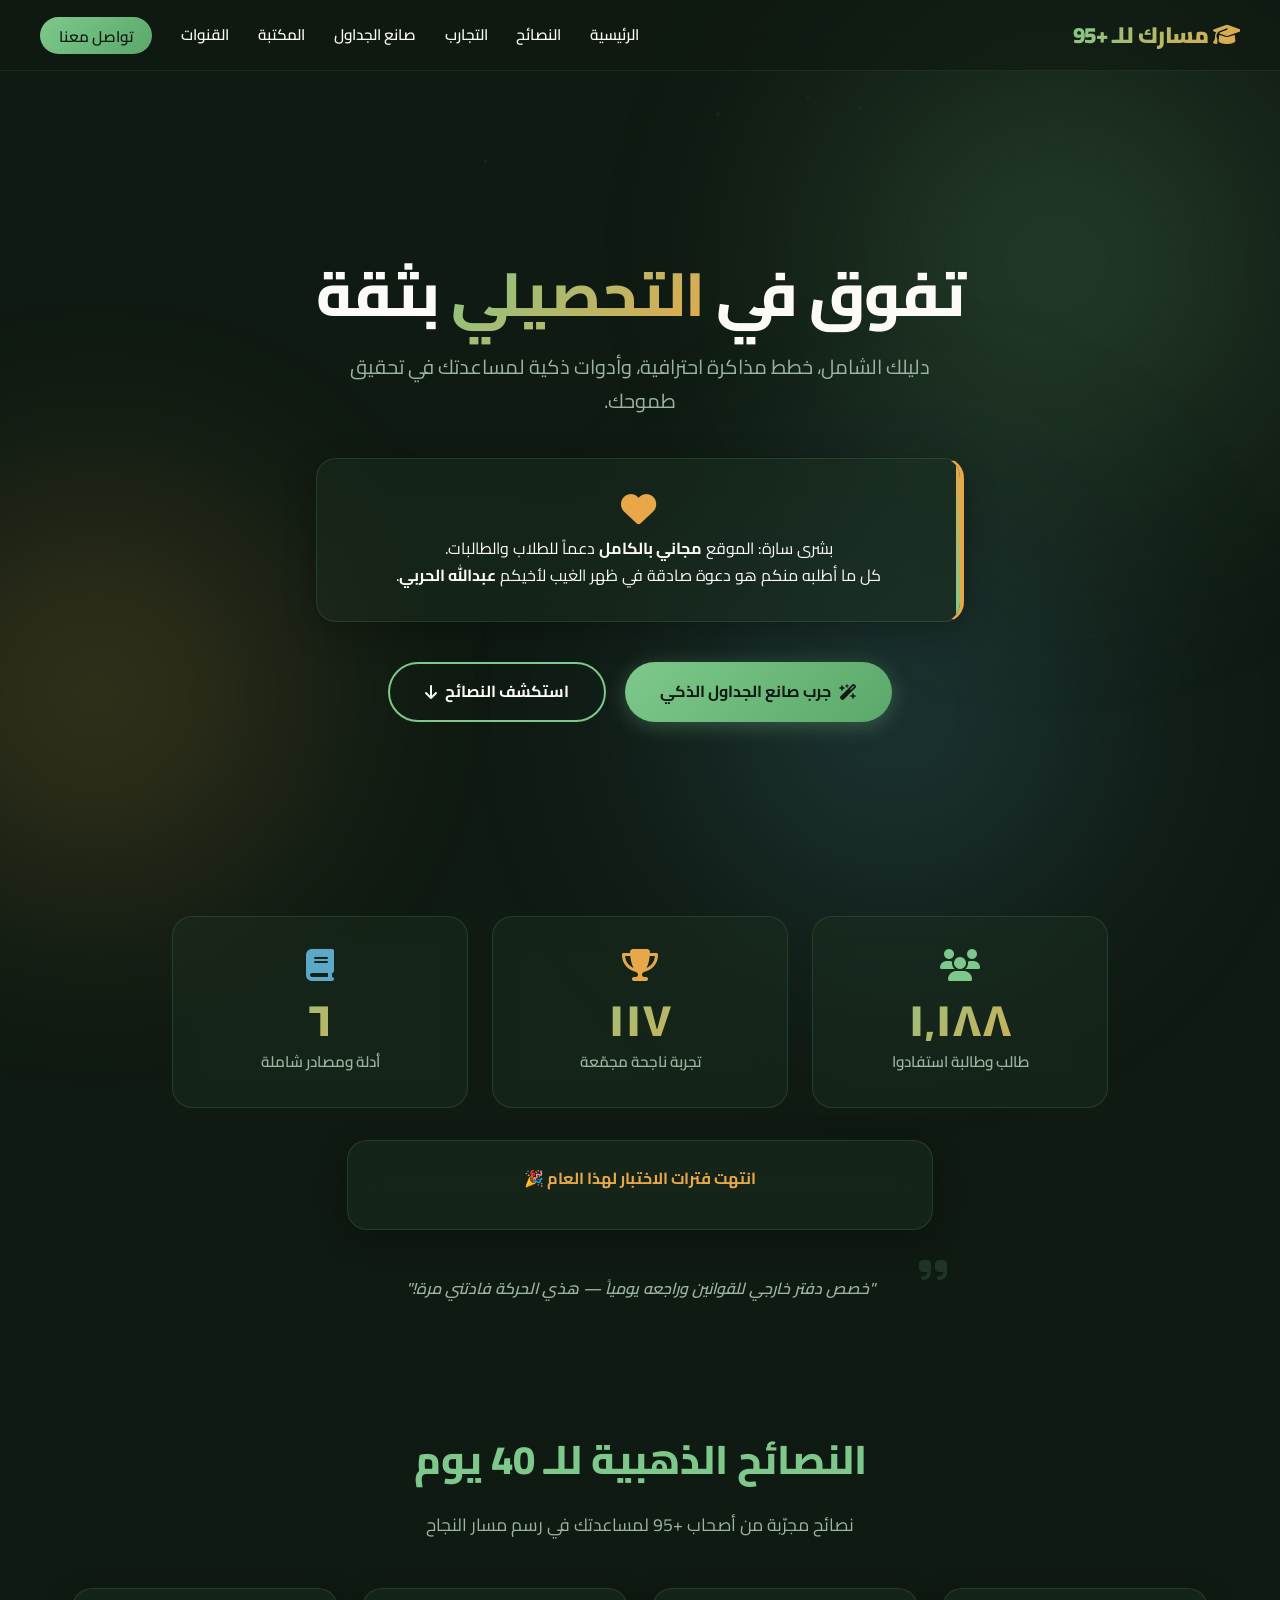
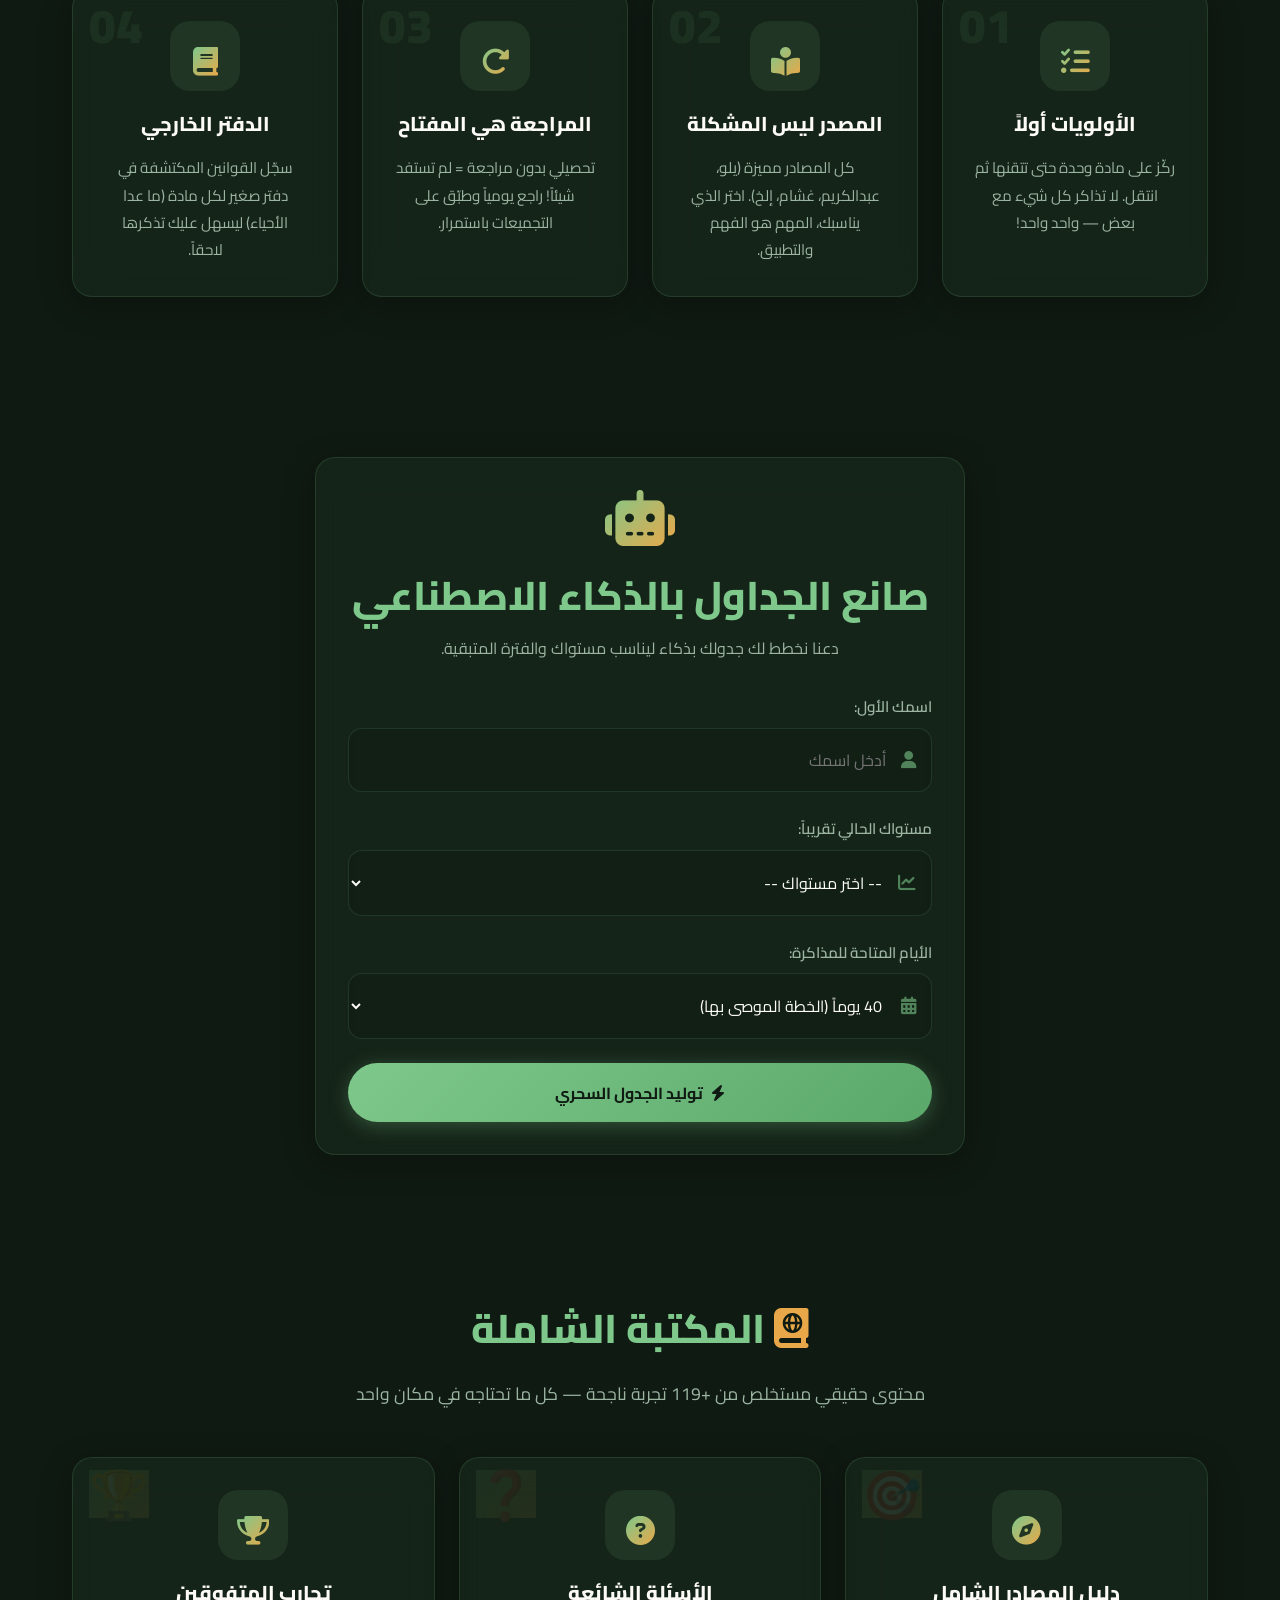
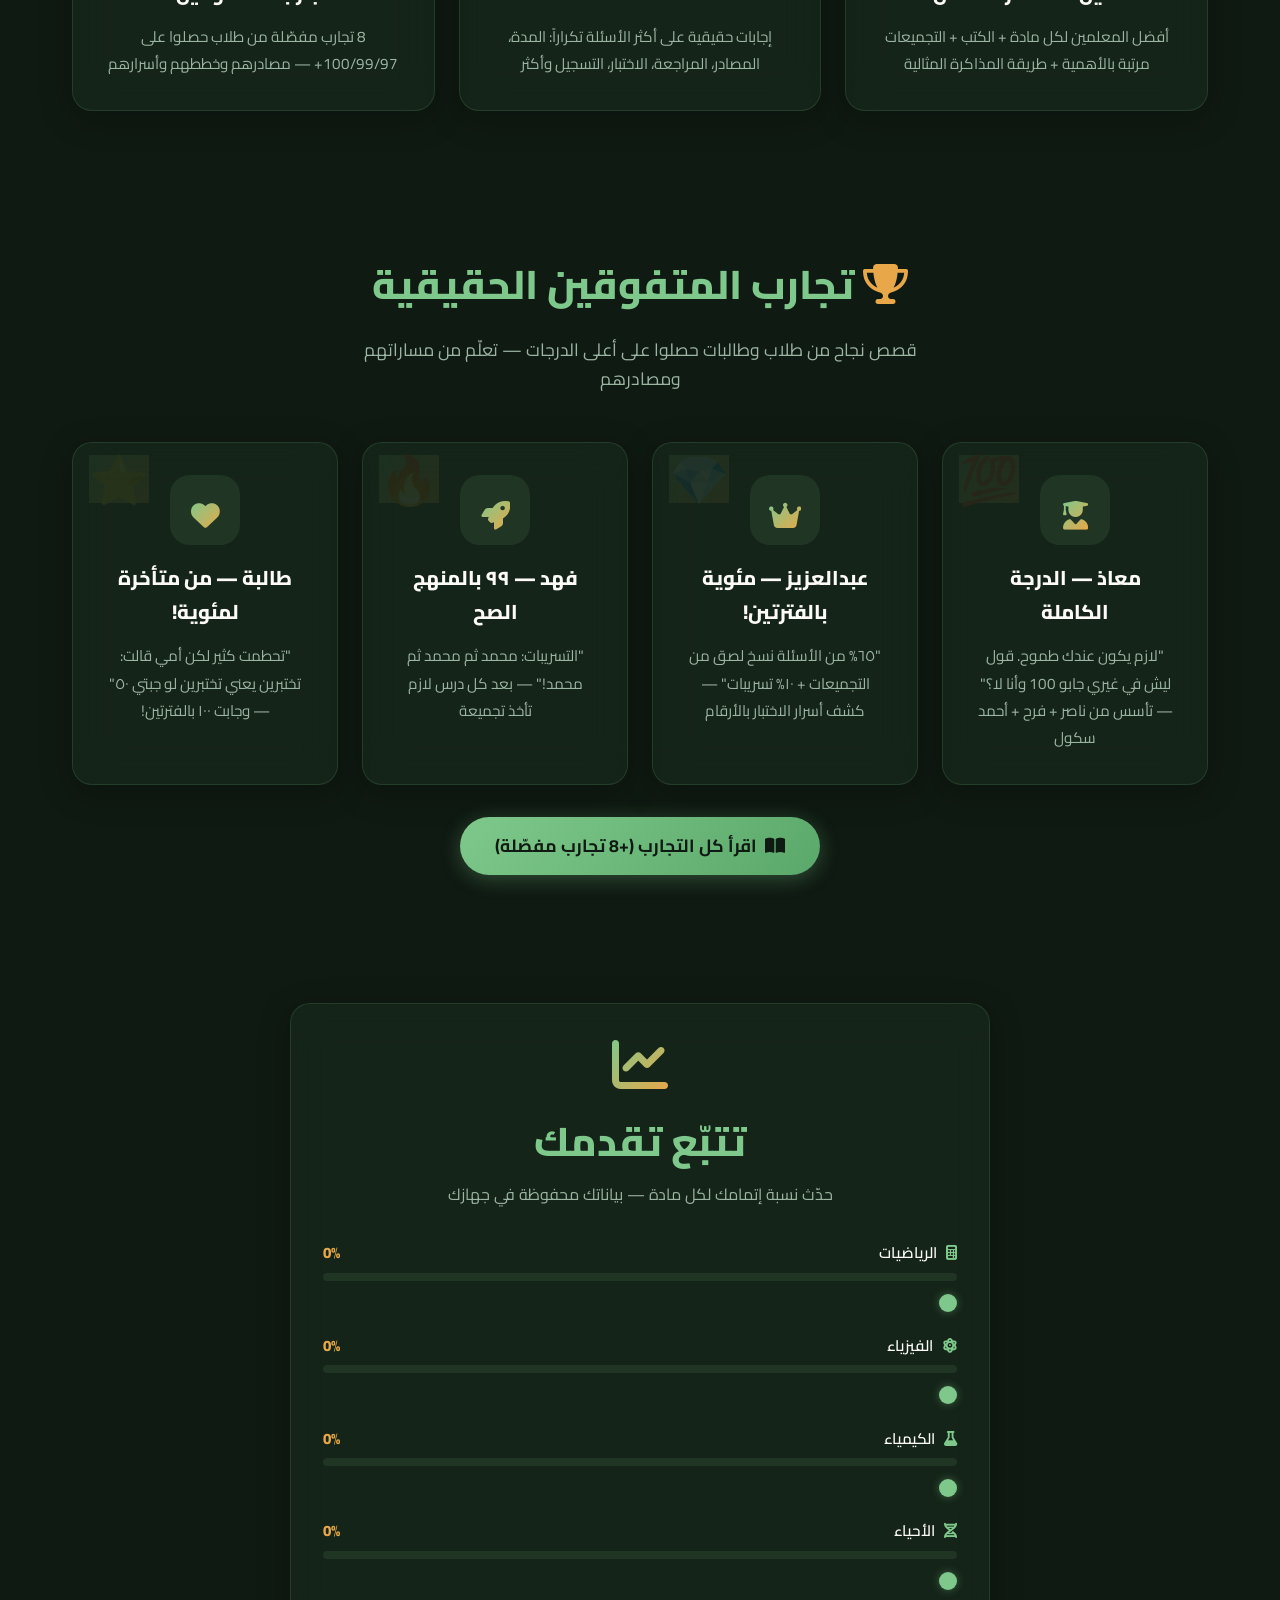
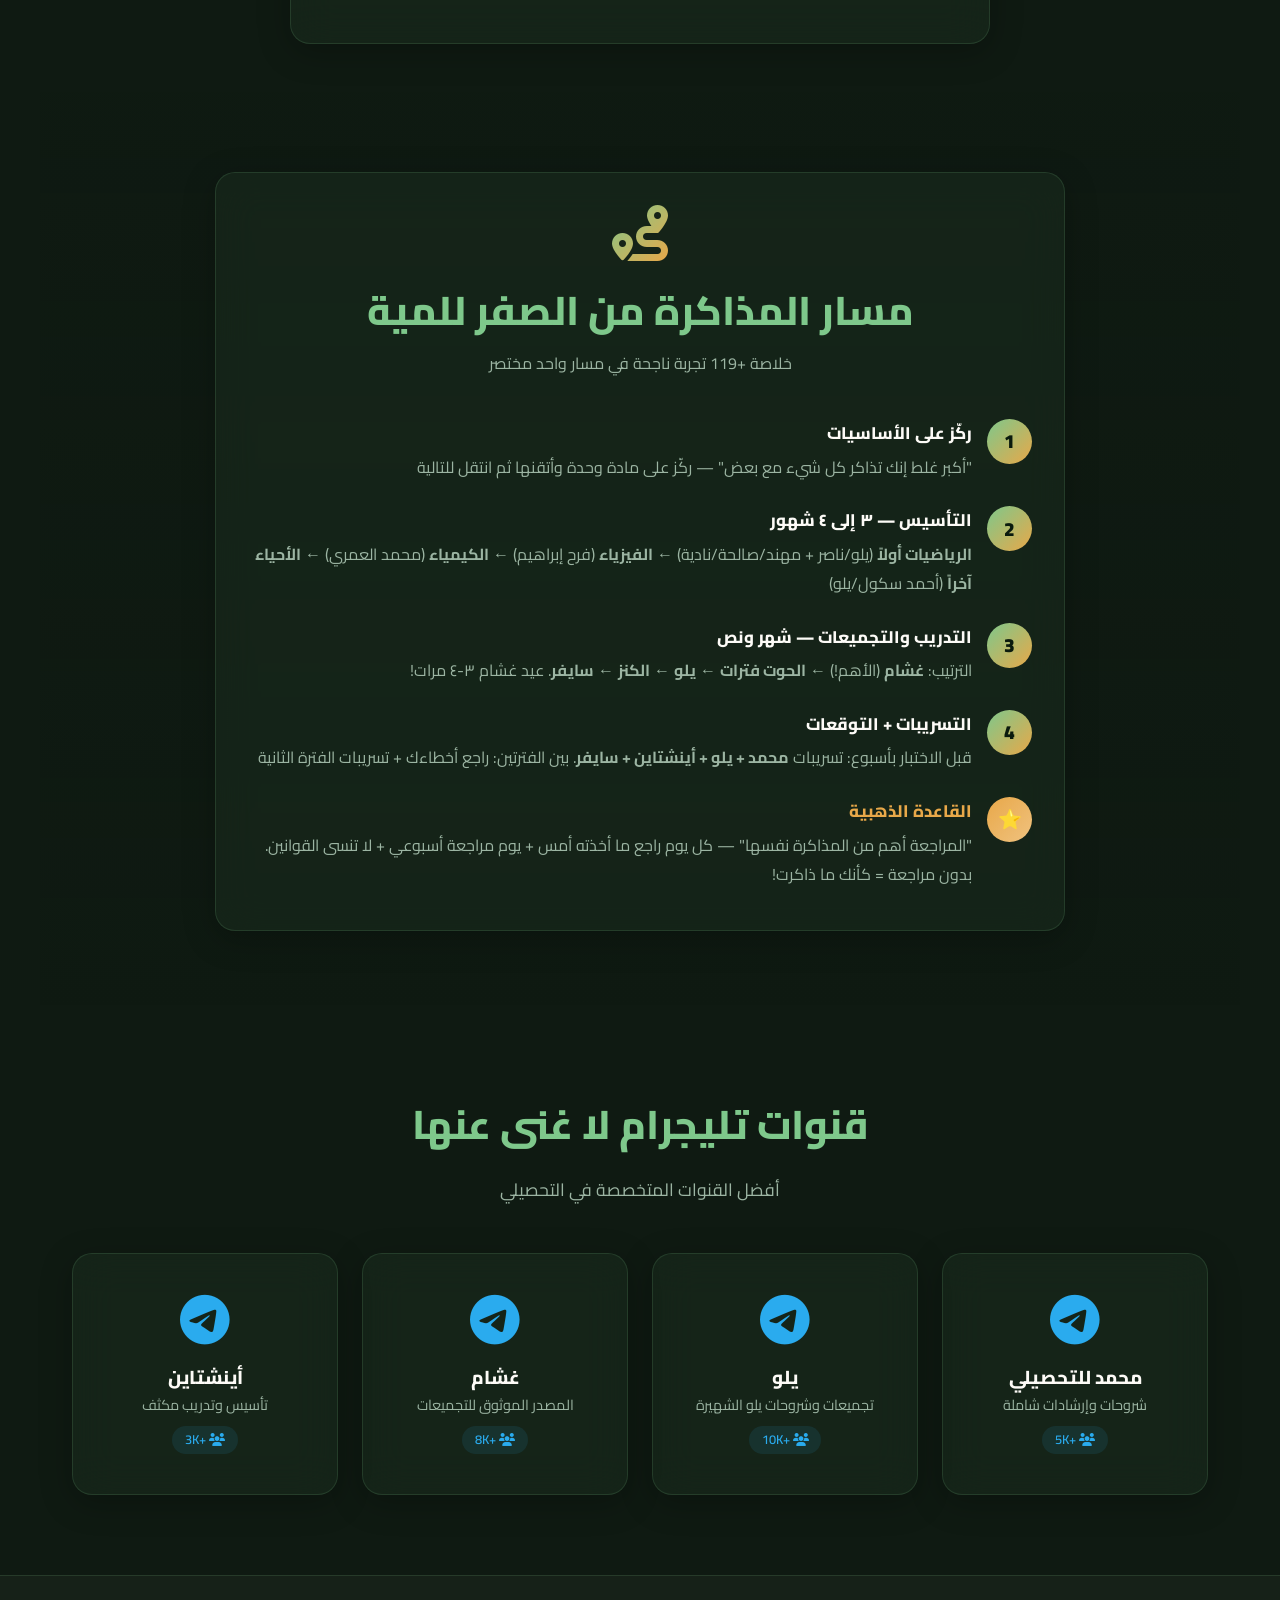
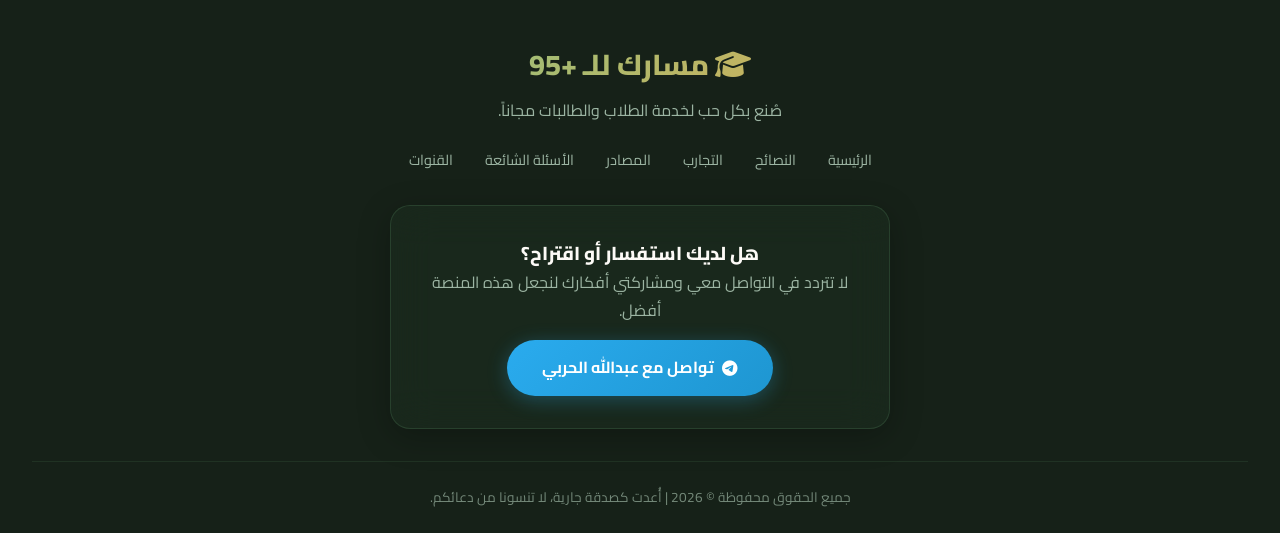
==== commit d26f91d0: "Final polish: remove all قدرات references, fix misleading stats, cache-bust CSS/JS" ====
--- a/index.html
+++ b/index.html
@@ -3,8 +3,8 @@
 <head>
     <meta charset="UTF-8">
     <meta name="viewport" content="width=device-width, initial-scale=1.0">
-    <title>مسارك للـ +95 | منصة التحصيلي والقدرات الشاملة</title>
-    <meta name="description" content="دليلك الشامل للتحصيلي والقدرات: خطط مذاكرة ذكية، بنك أسئلة تفاعلي، نصائح ذهبية من أصحاب الخبرة. مجاني بالكامل!">
+    <title>مسارك للـ +95 | منصة التحصيلي الشاملة</title>
+    <meta name="description" content="دليلك الشامل للتحصيلي: خطط مذاكرة ذكية، نصائح ذهبية من أصحاب الخبرة، تجارب المتفوقين. مجاني بالكامل!">
     <!-- Google Fonts: Cairo -->
     <link rel="preconnect" href="https://fonts.googleapis.com">
     <link rel="preconnect" href="https://fonts.gstatic.com" crossorigin>
@@ -12,7 +12,7 @@
     <!-- Font Awesome -->
     <link rel="stylesheet" href="https://cdnjs.cloudflare.com/ajax/libs/font-awesome/6.5.0/css/all.min.css">
     <!-- Custom CSS -->
-    <link rel="stylesheet" href="style.css?v=12">
+    <link rel="stylesheet" href="style.css?v=16">
 </head>
 <body>
     <!-- Particles Background -->
@@ -50,7 +50,7 @@
     <!-- Hero Section -->
     <header id="hero" class="hero-section">
         <div class="hero-content fade-in">
-            <h2 class="hero-title">تفوق في <span class="highlight" id="typed-text">التحصيلي والقدرات</span> بثقة</h2>
+            <h2 class="hero-title">تفوق في <span class="highlight" id="typed-text">التحصيلي</span> بثقة</h2>
             <p class="hero-subtitle">دليلك الشامل، خطط مذاكرة احترافية، وأدوات ذكية لمساعدتك في تحقيق طموحك.</p>
             
             <div class="free-notice glass-card">
@@ -75,14 +75,14 @@
                 <span class="stat-label">طالب وطالبة استفادوا</span>
             </div>
             <div class="stat-card">
-                <i class="fa-solid fa-clipboard-question stat-icon gold"></i>
-                <span class="stat-number" data-target="500">0</span>
-                <span class="stat-label">سؤال تدريبي</span>
+                <i class="fa-solid fa-trophy stat-icon gold"></i>
+                <span class="stat-number" data-target="119">0</span>
+                <span class="stat-label">تجربة ناجحة مجمّعة</span>
             </div>
             <div class="stat-card">
-                <i class="fa-solid fa-star stat-icon blue"></i>
-                <span class="stat-number" data-target="95">0</span>
-                <span class="stat-label">متوسط درجات المستخدمين</span>
+                <i class="fa-solid fa-book stat-icon blue"></i>
+                <span class="stat-number" data-target="7">0</span>
+                <span class="stat-label">أدلة ومصادر شاملة</span>
             </div>
         </div>
     </section>
@@ -109,7 +109,7 @@
                 <span class="tip-number">01</span>
                 <div class="icon-box"><i class="fa-solid fa-list-check"></i></div>
                 <h3>الأولويات أولاً</h3>
-                <p>لا تبدأ التحصيلي إلا بعد ما تقفل القدرات (+95). لا تدع التحصيلي يشغلك عن أساس القدرات.</p>
+                <p>ركّز على مادة وحدة حتى تتقنها ثم انتقل. لا تذاكر كل شيء مع بعض — واحد واحد!</p>
             </div>
             <div class="tip-card glass-card fade-in">
                 <span class="tip-number">02</span>
@@ -279,8 +279,8 @@
                 <div style="display:flex; align-items:flex-start; gap:15px; margin-bottom:25px;" class="fade-in">
                     <div style="width:45px;height:45px;border-radius:50%;background:var(--accent-gradient);display:flex;align-items:center;justify-content:center;flex-shrink:0;font-weight:900;color:#0a1a0d;font-size:1.2rem;">1</div>
                     <div>
-                        <h3 style="color:var(--text-primary);margin:0 0 5px;font-size:1.05rem;">قفّل القدرات أولاً</h3>
-                        <p style="color:var(--text-secondary);margin:0;line-height:1.8;">"أكبر غلط إنك تذاكر قدرات وتحصيلي مع بعض" — ركّز على شيء واحد وأبدع فيه</p>
+                        <h3 style="color:var(--text-primary);margin:0 0 5px;font-size:1.05rem;">ركّز على الأساسيات</h3>
+                        <p style="color:var(--text-secondary);margin:0;line-height:1.8;">"أكبر غلط إنك تذاكر كل شيء مع بعض" — ركّز على مادة وحدة وأتقنها ثم انتقل للتالية</p>
                     </div>
                 </div>
                 <div style="display:flex; align-items:flex-start; gap:15px; margin-bottom:25px;" class="fade-in">
@@ -318,7 +318,7 @@
     <!-- Channels Section -->
     <section id="channels" class="channels-section">
         <h2 class="section-title fade-in">قنوات تليجرام لا غنى عنها</h2>
-        <p class="section-subtitle fade-in">أفضل القنوات المتخصصة في التحصيلي والقدرات</p>
+        <p class="section-subtitle fade-in">أفضل القنوات المتخصصة في التحصيلي</p>
         <div class="channels-grid">
             <a href="https://t.me/moh_5519" target="_blank" class="channel-card glass-card fade-in">
                 <i class="fa-brands fa-telegram telegram-icon"></i>
@@ -379,6 +379,6 @@
     </button>
 
     <!-- Scripts -->
-    <script src="script.js?v=15"></script>
+    <script src="script.js?v=17"></script>
 </body>
 </html>
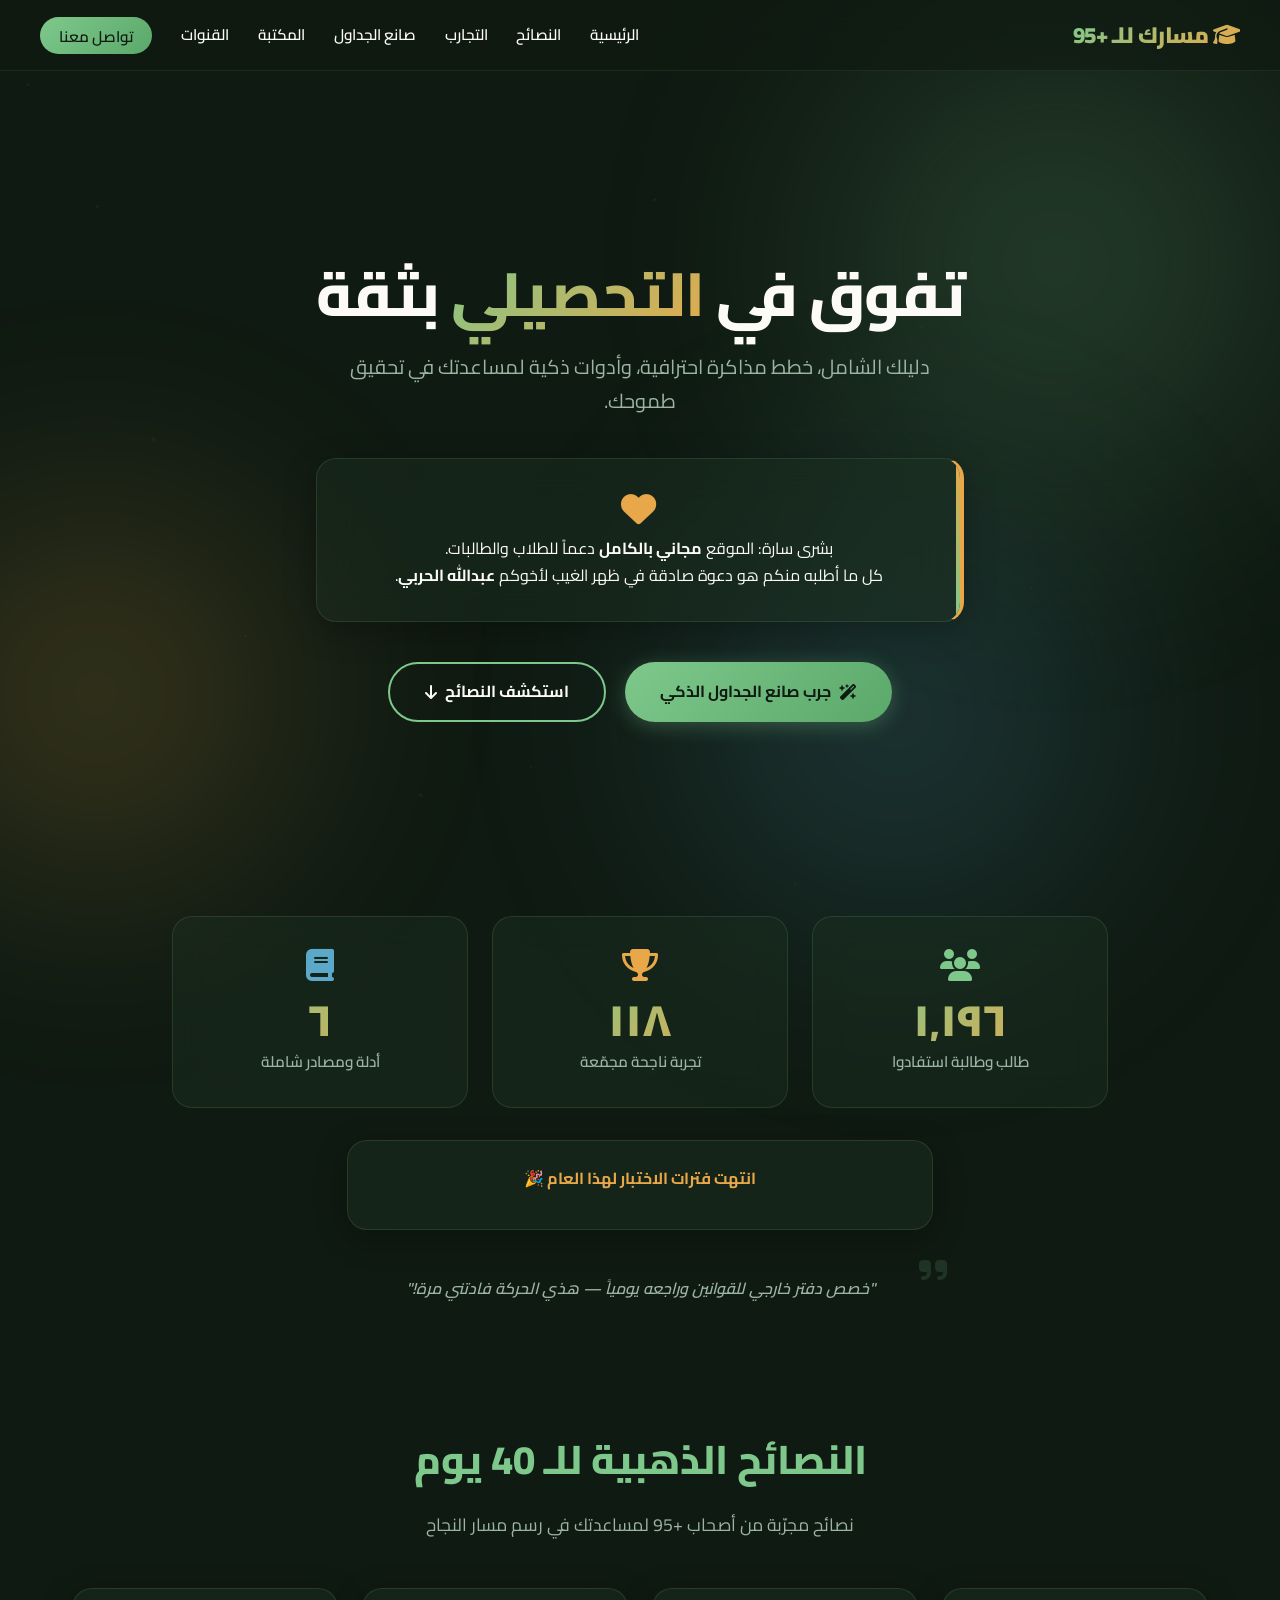
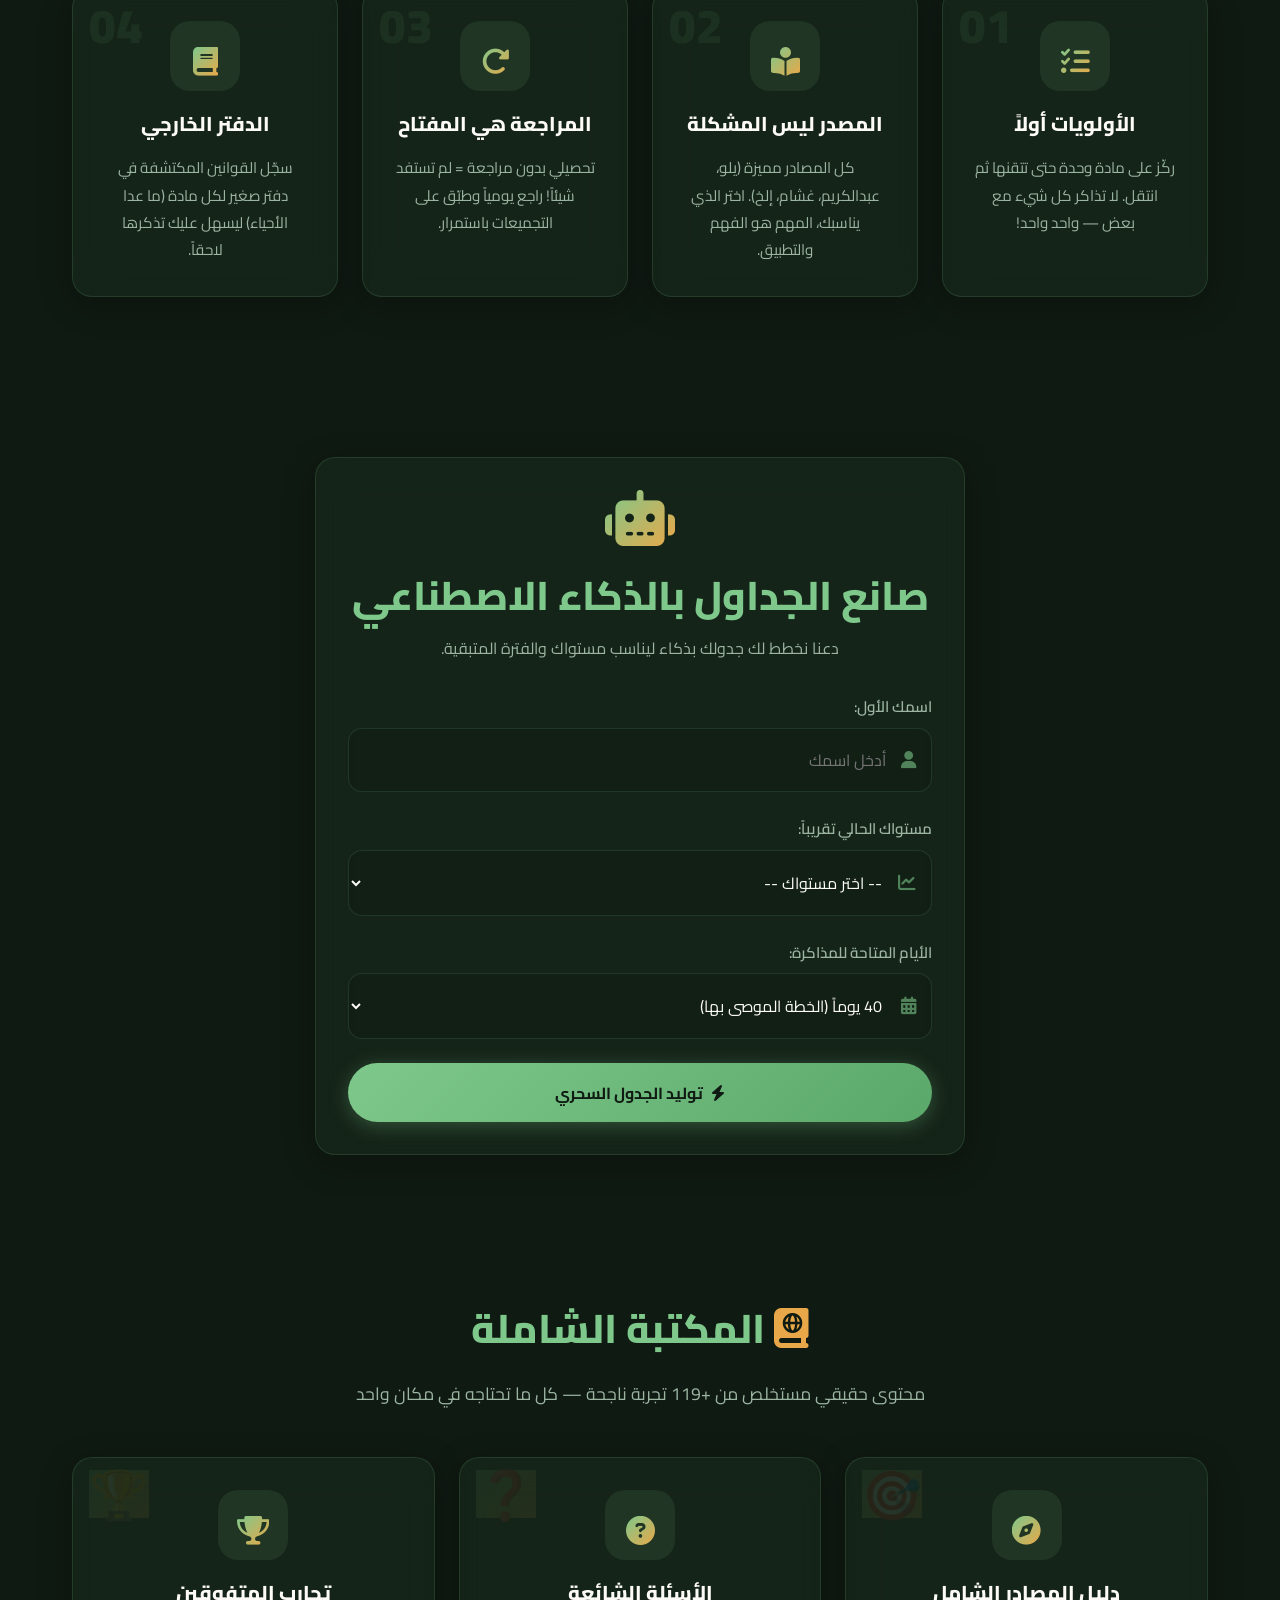
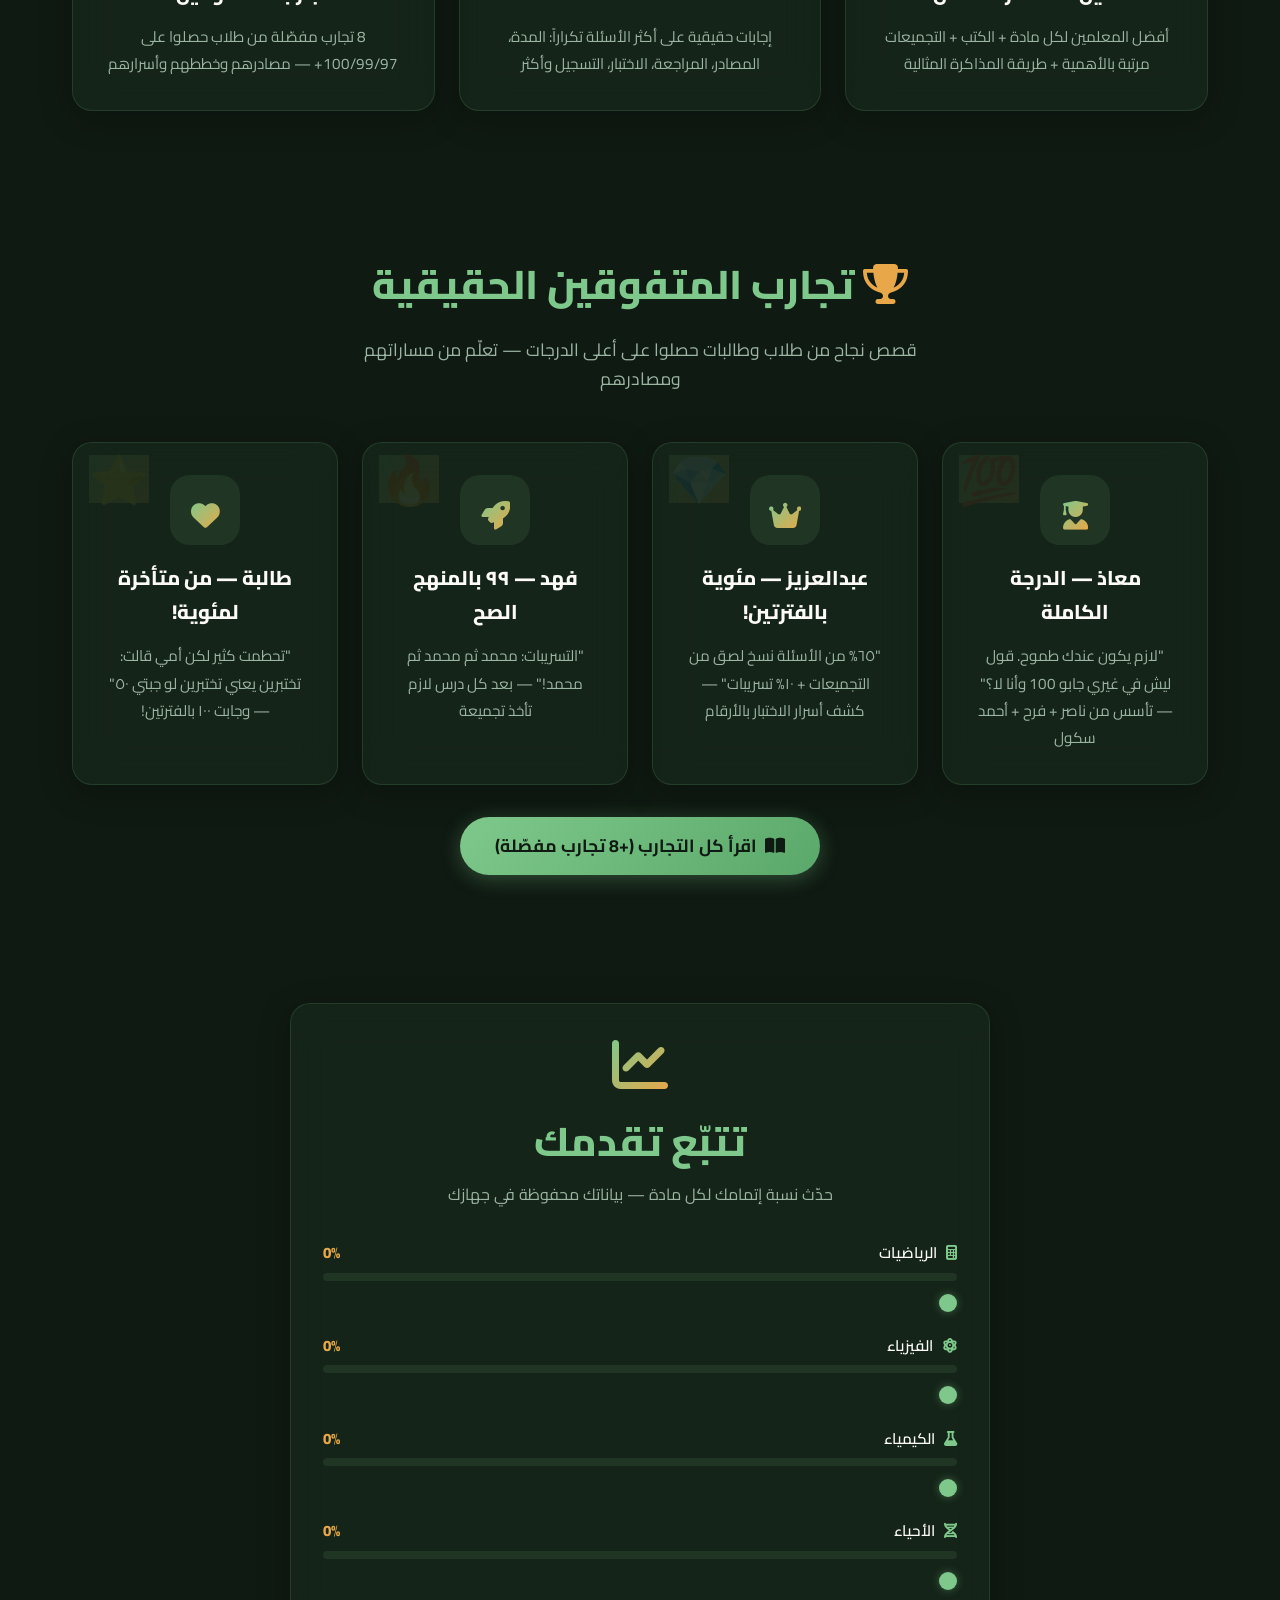
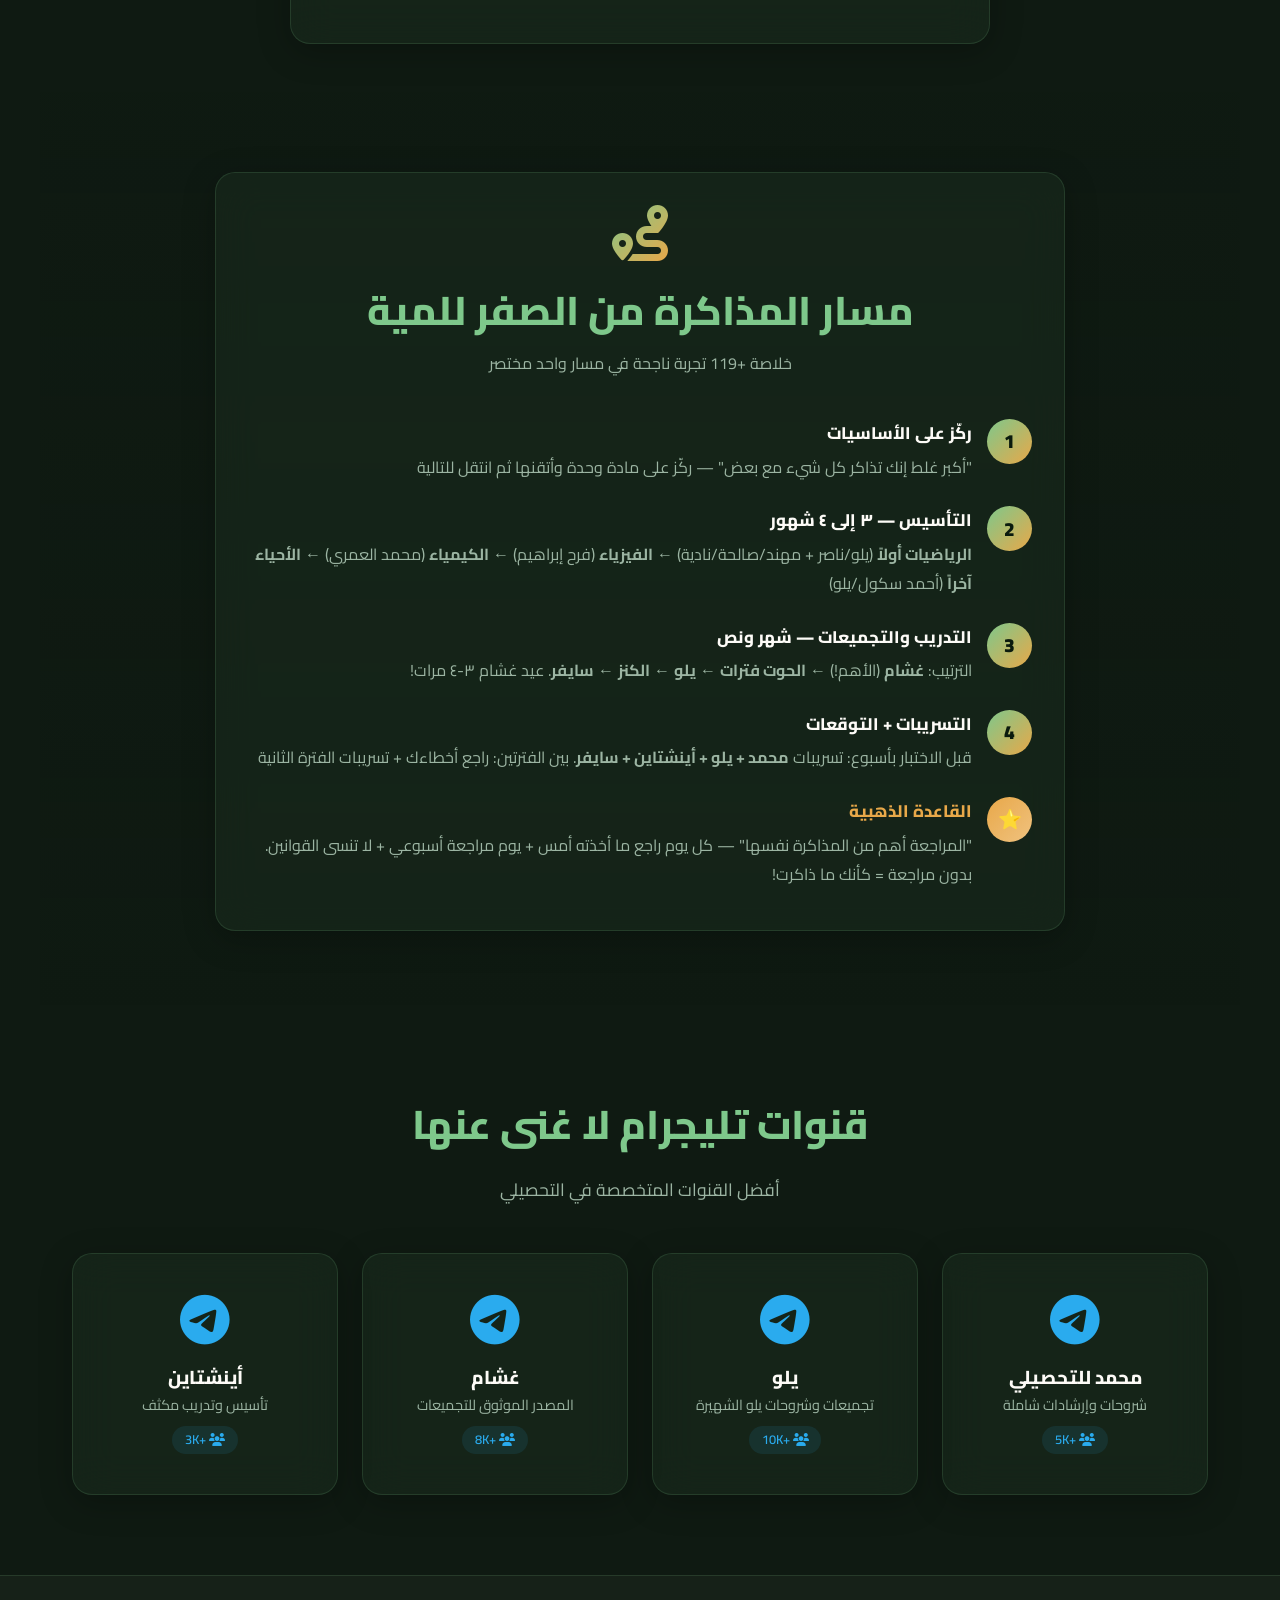
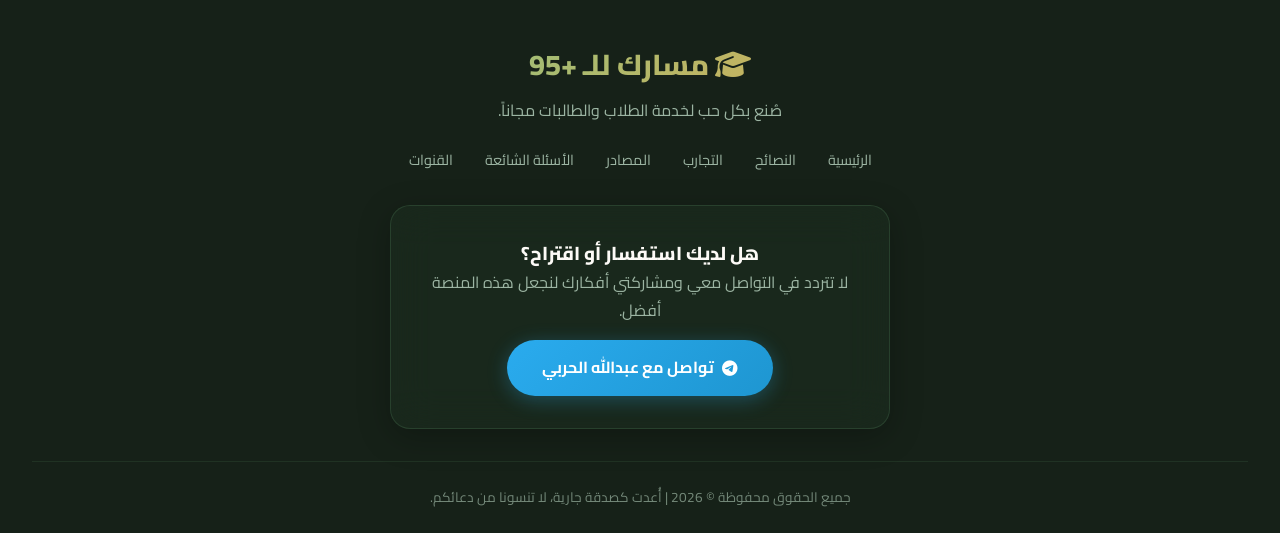
==== commit 046ffb0b: "Fix: لأخيكم → لأخوكم" ====
--- a/index.html
+++ b/index.html
@@ -56,7 +56,7 @@
             <div class="free-notice glass-card">
                 <i class="fa-solid fa-heart pulse-icon"></i>
                 <p>بشرى سارة: الموقع <strong>مجاني بالكامل</strong> دعماً للطلاب والطالبات.<br>
-                كل ما أطلبه منكم هو دعوة صادقة في ظهر الغيب لأخيكم <strong>عبدالله الحربي</strong>.</p>
+                كل ما أطلبه منكم هو دعوة صادقة في ظهر الغيب لأخوكم <strong>عبدالله الحربي</strong>.</p>
             </div>
 
             <div class="hero-buttons">
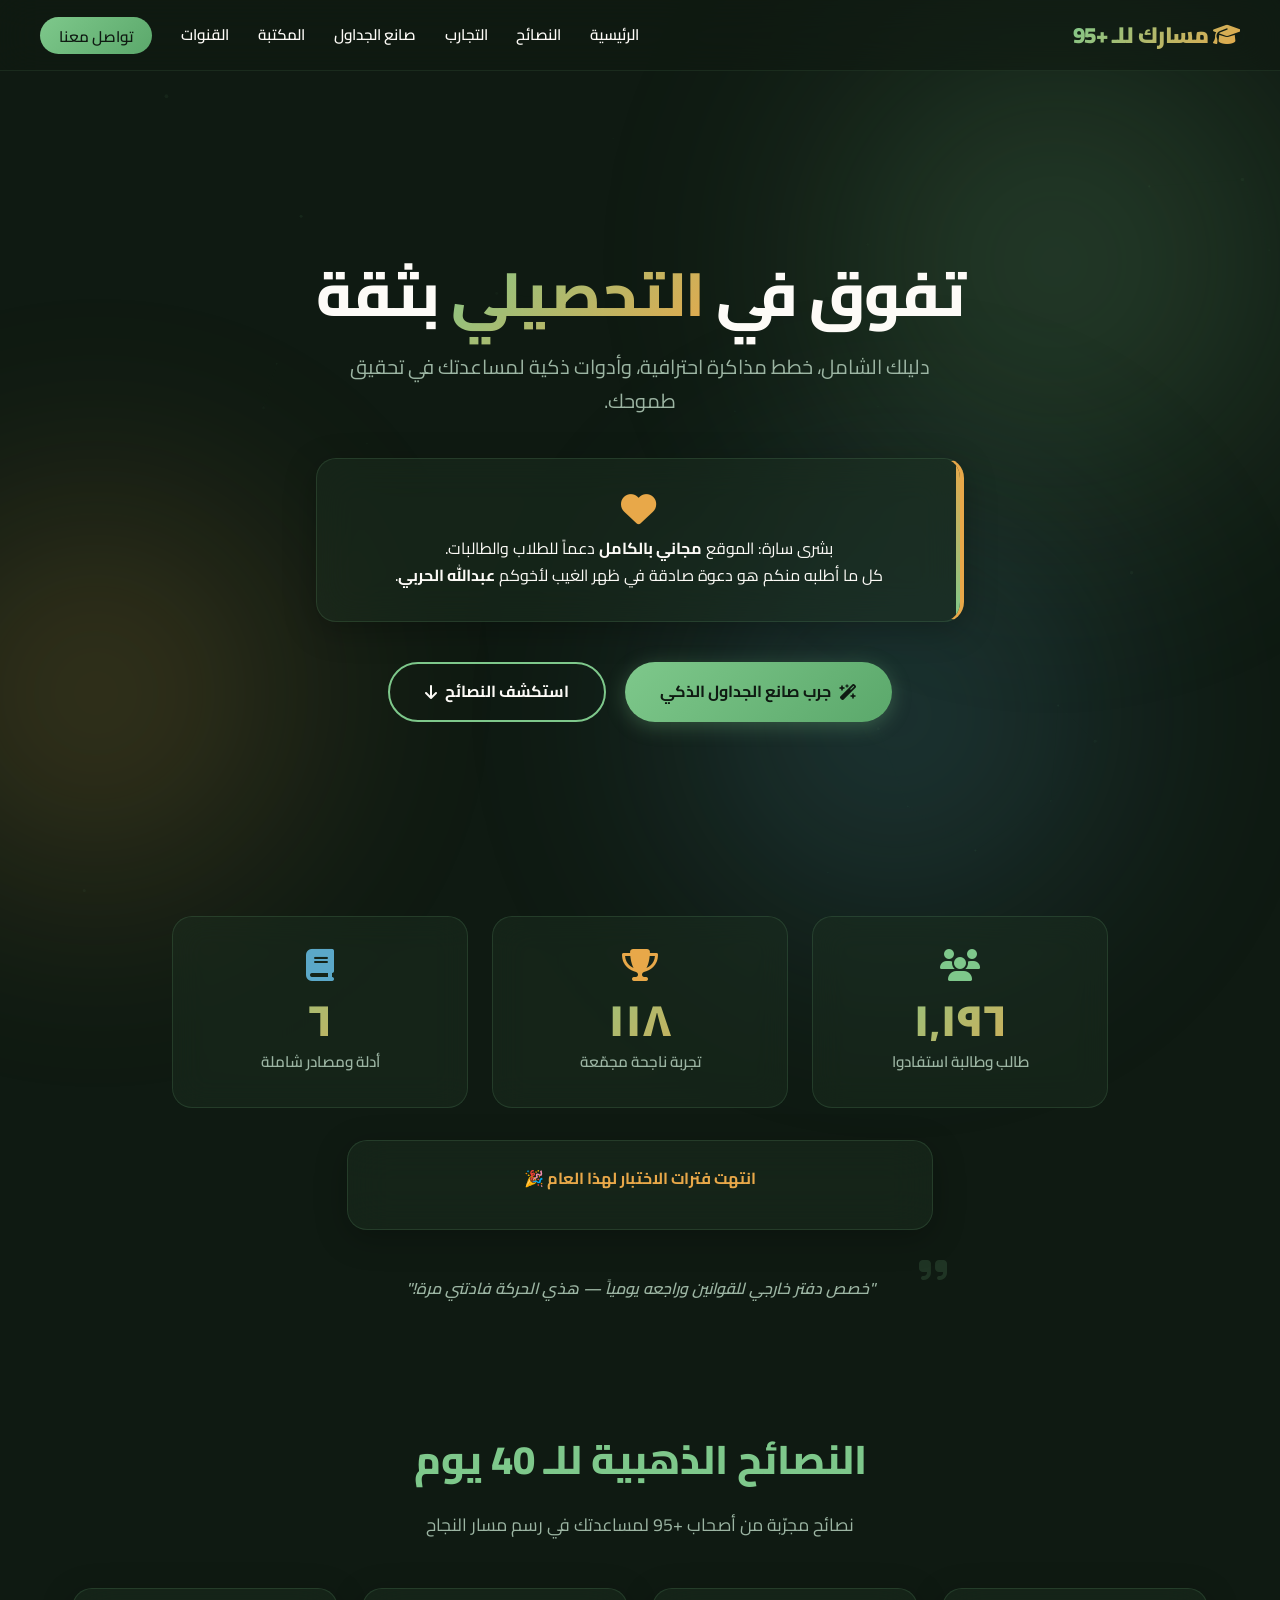
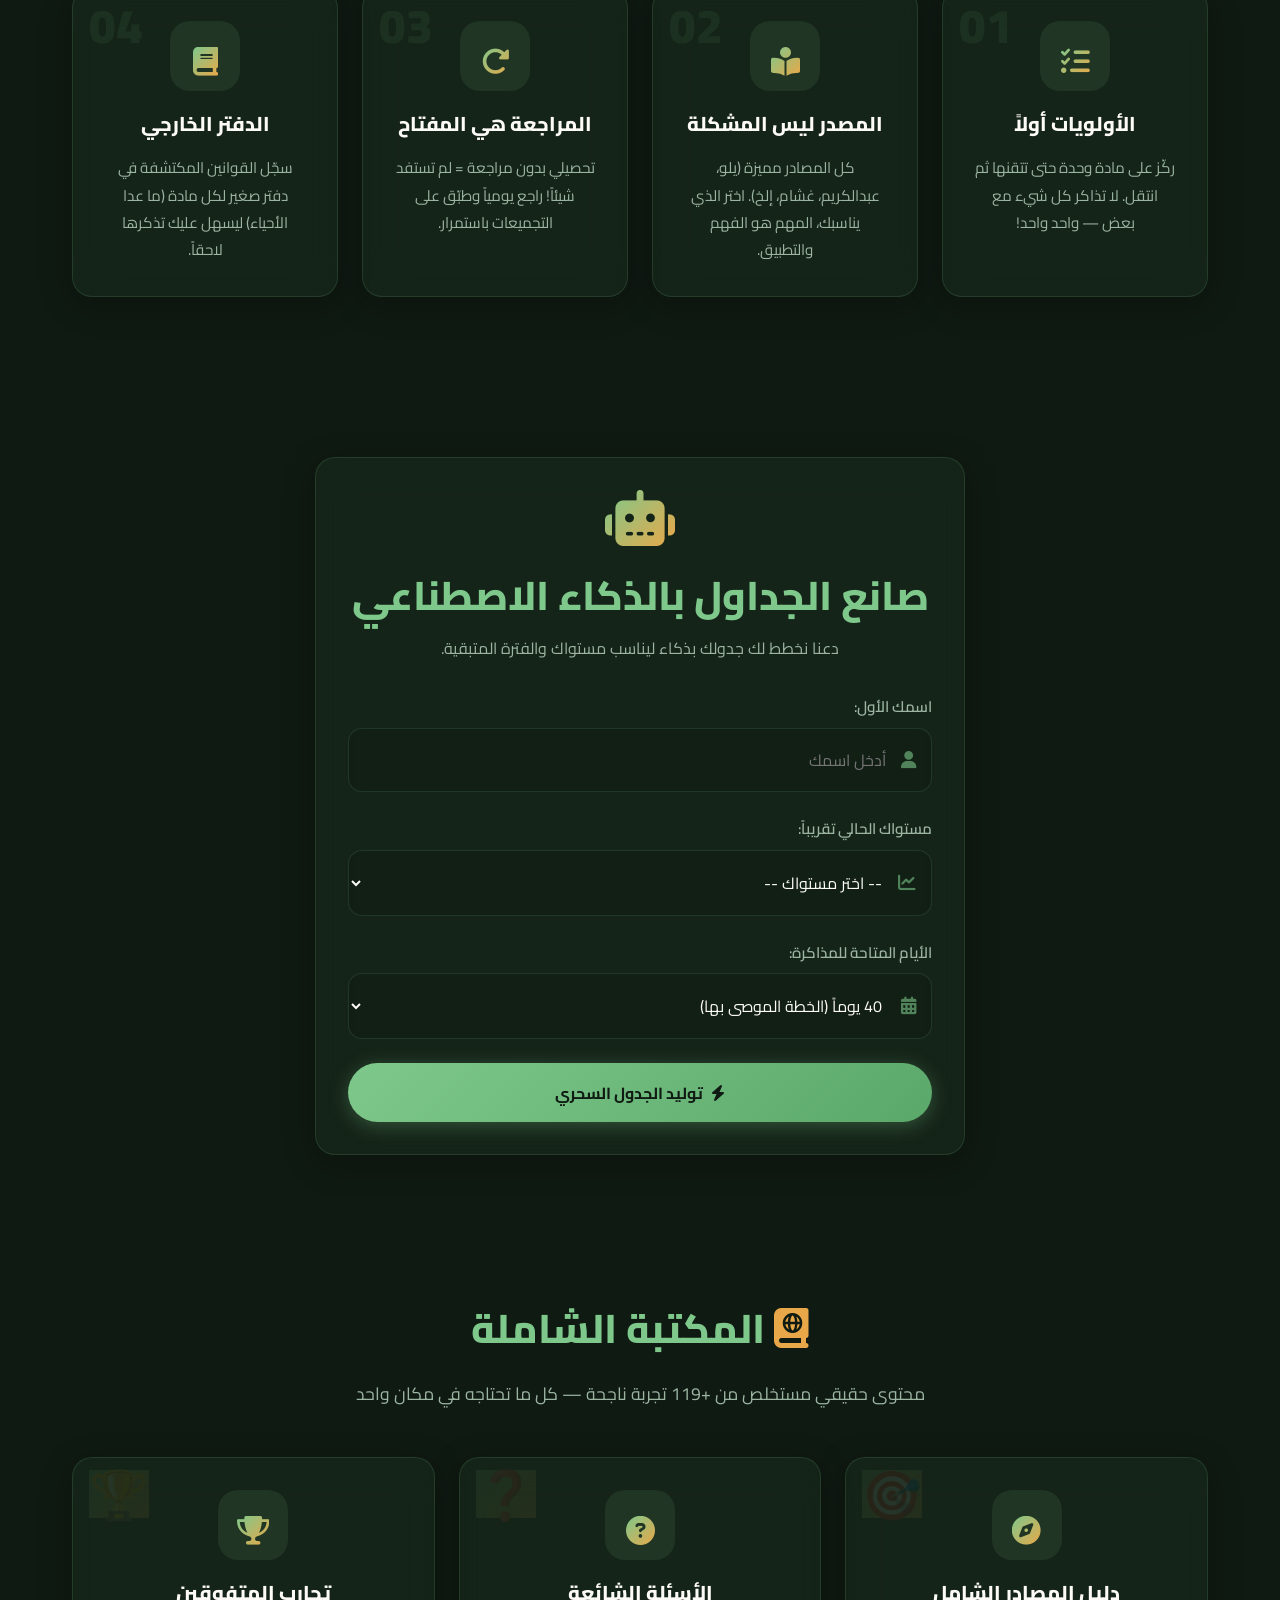
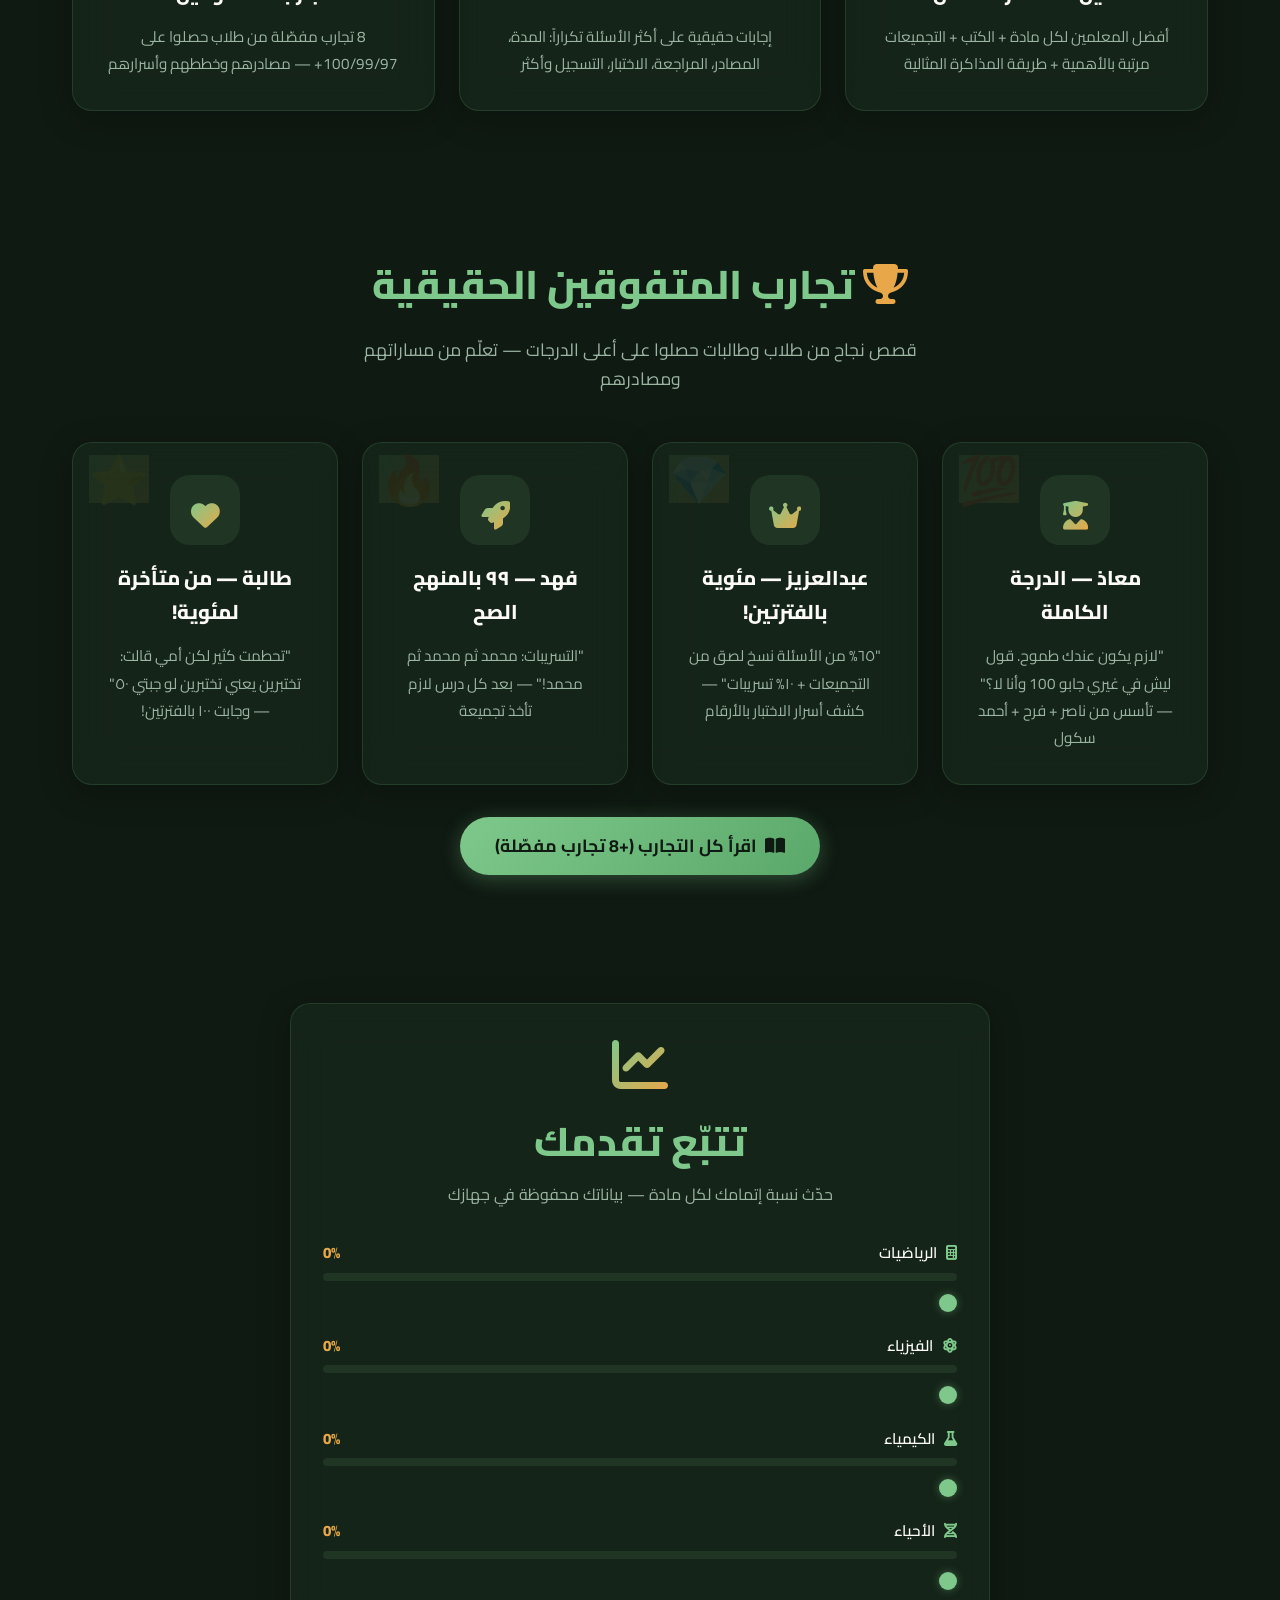
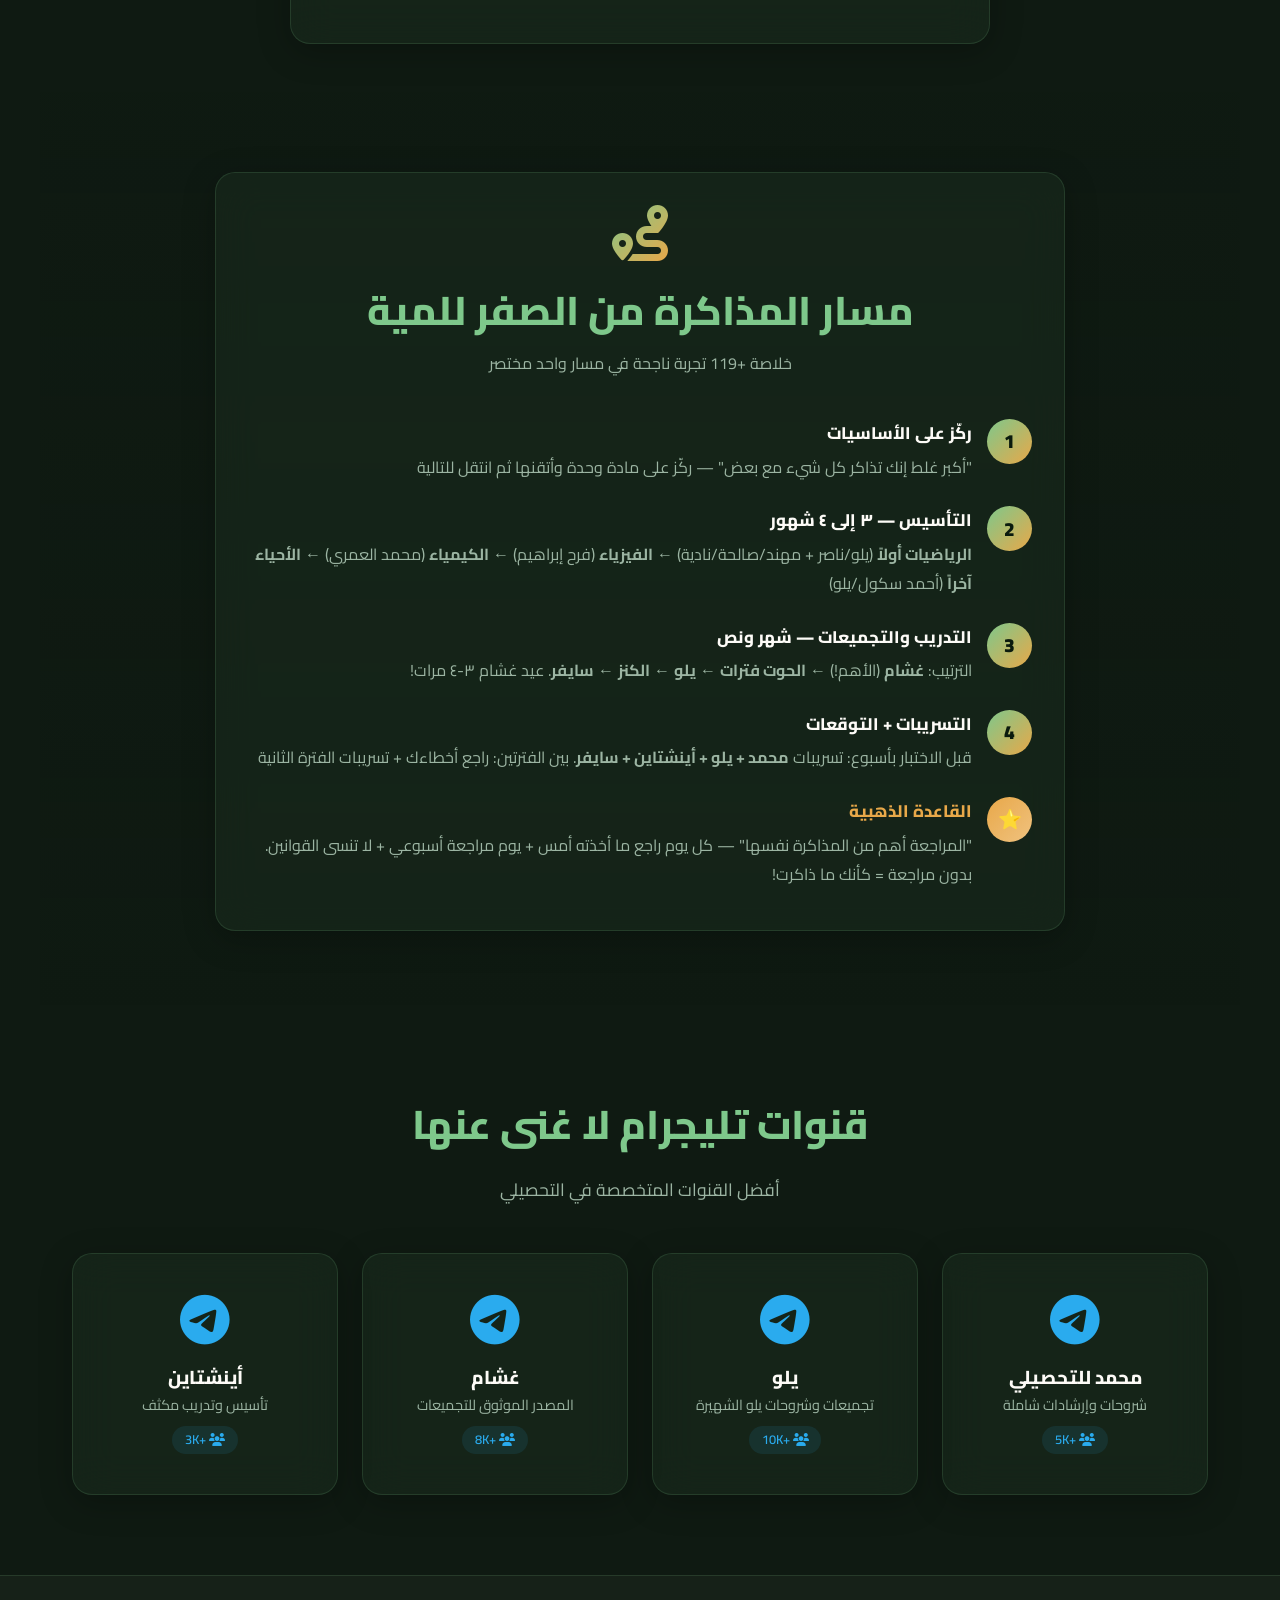
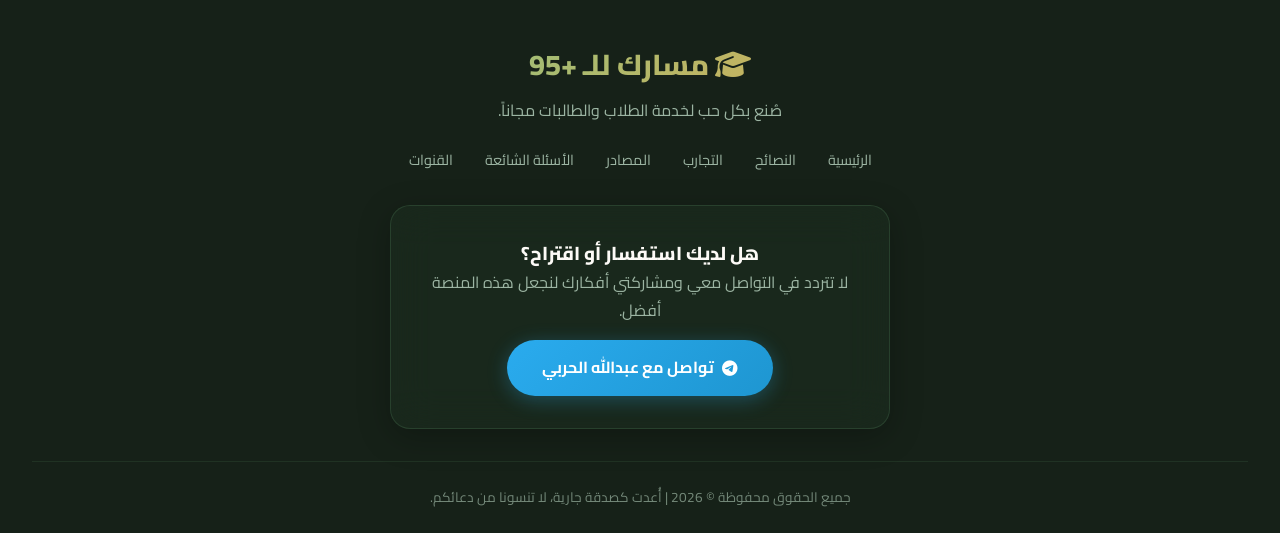
==== commit cd65feac: "UI tweak: Hide global scrollbar to fix mirror iframe & update CSS cache v=17" ====
--- a/index.html
+++ b/index.html
@@ -12,7 +12,7 @@
     <!-- Font Awesome -->
     <link rel="stylesheet" href="https://cdnjs.cloudflare.com/ajax/libs/font-awesome/6.5.0/css/all.min.css">
     <!-- Custom CSS -->
-    <link rel="stylesheet" href="style.css?v=16">
+    <link rel="stylesheet" href="style.css?v=17">
 </head>
 <body>
     <!-- Particles Background -->
--- a/style.css
+++ b/style.css
@@ -32,7 +32,9 @@
 
 html {
     scroll-behavior: smooth;
-}
+    scrollbar-width: none; /* Firefox */
+}
+html::-webkit-scrollbar { display: none; } /* Chrome/Safari */
 
 body {
     background-color: var(--bg-color);
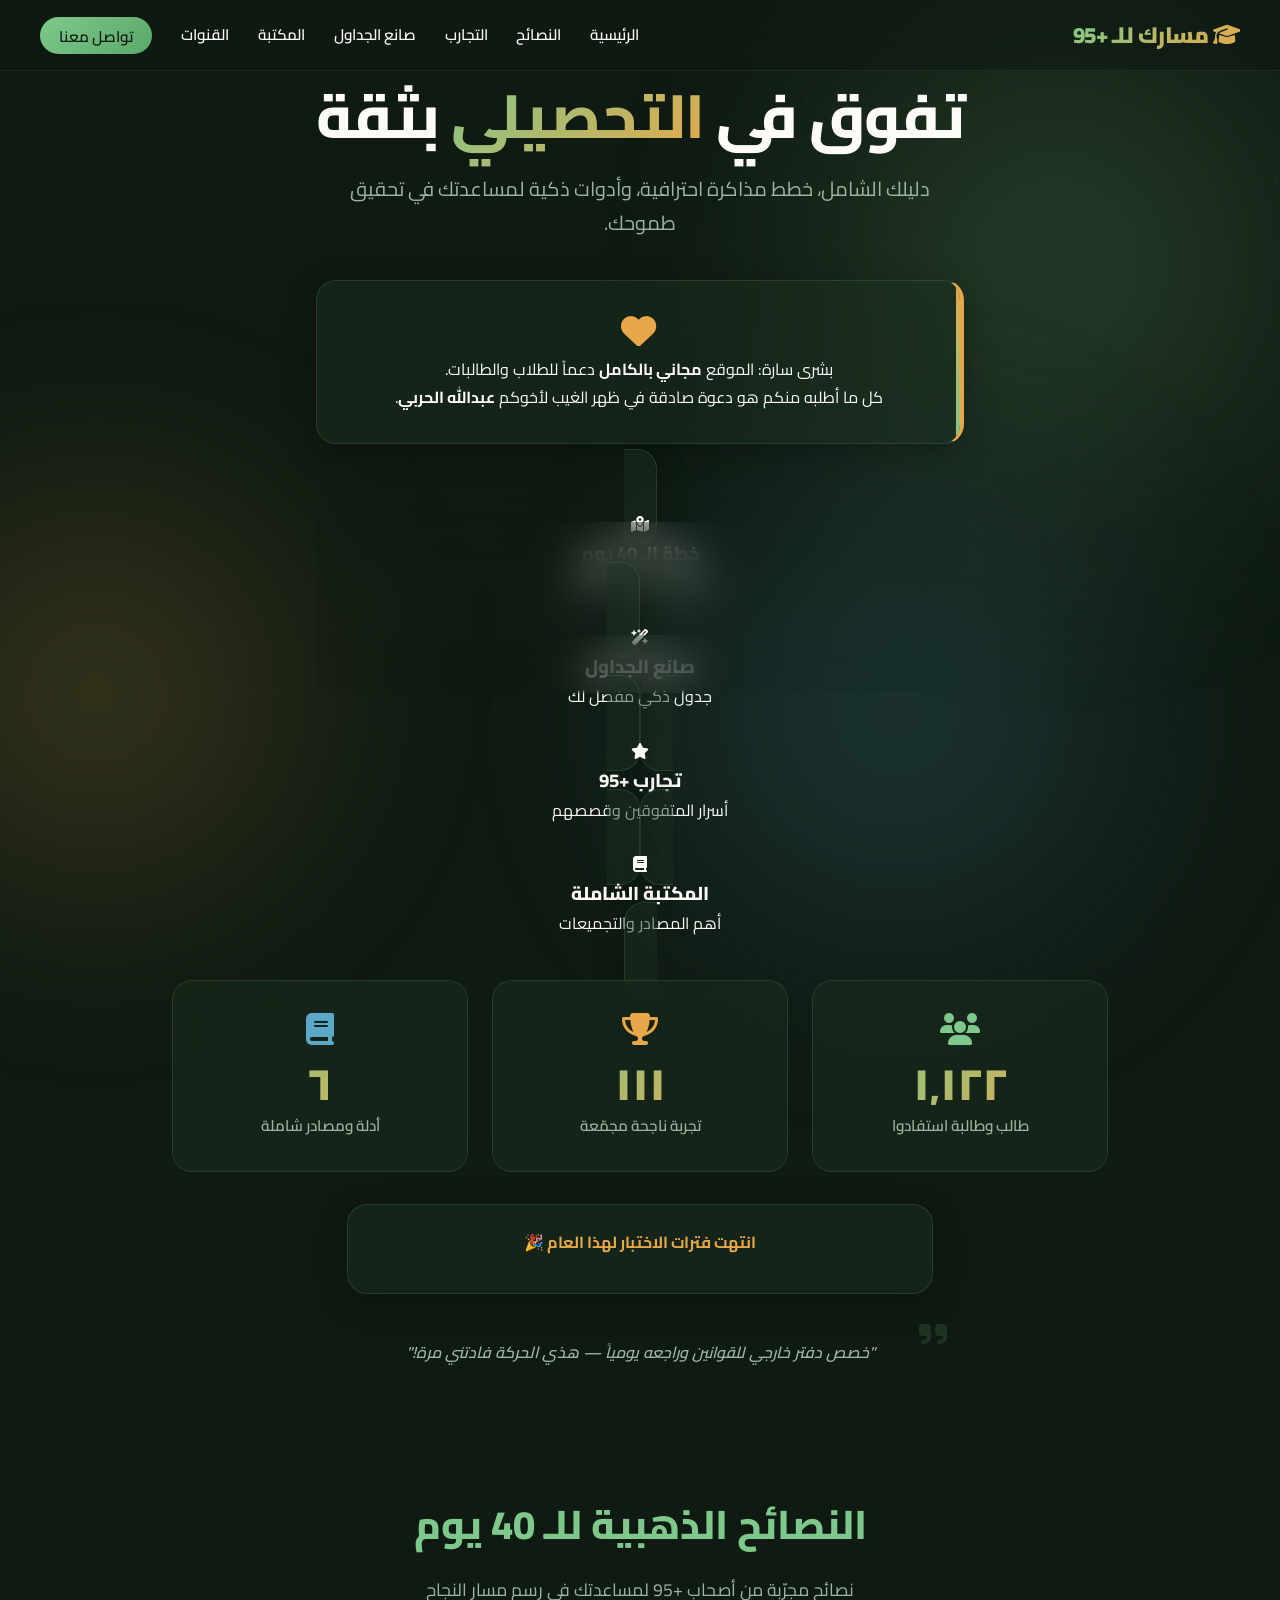
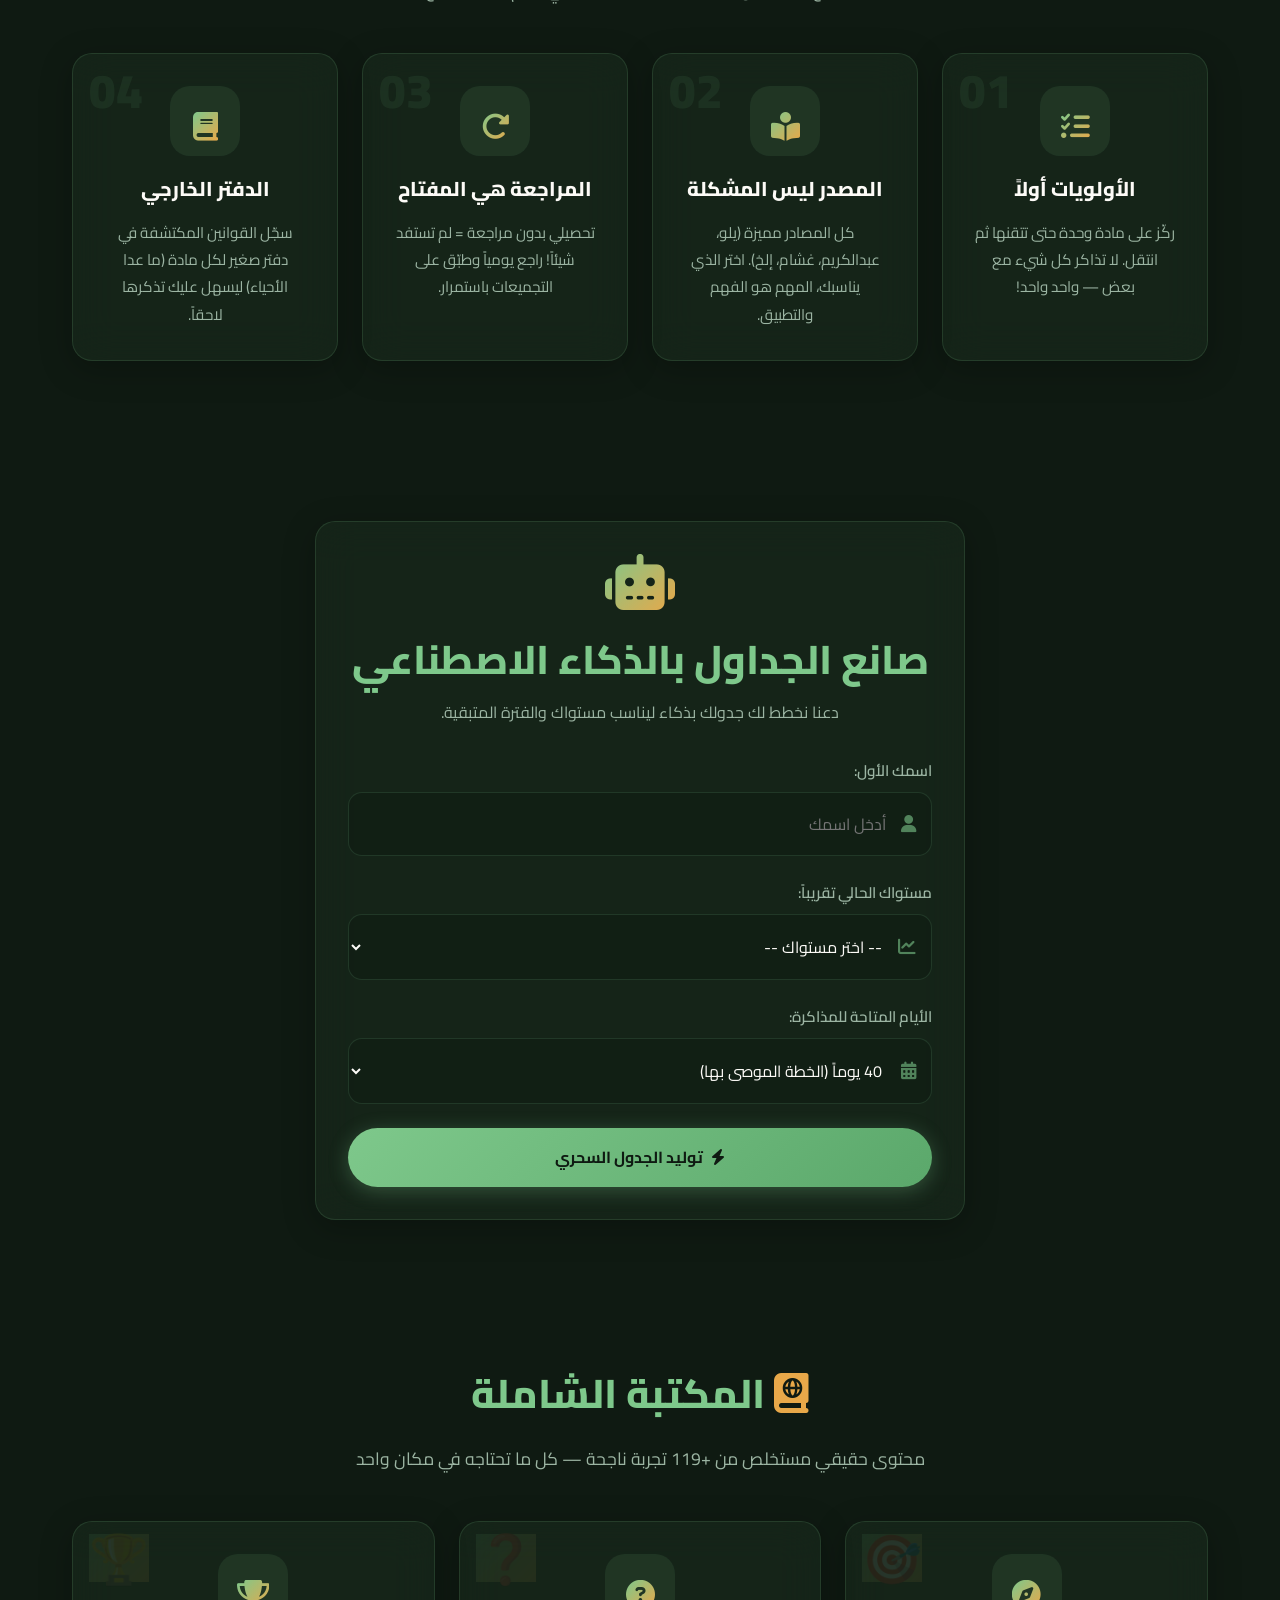
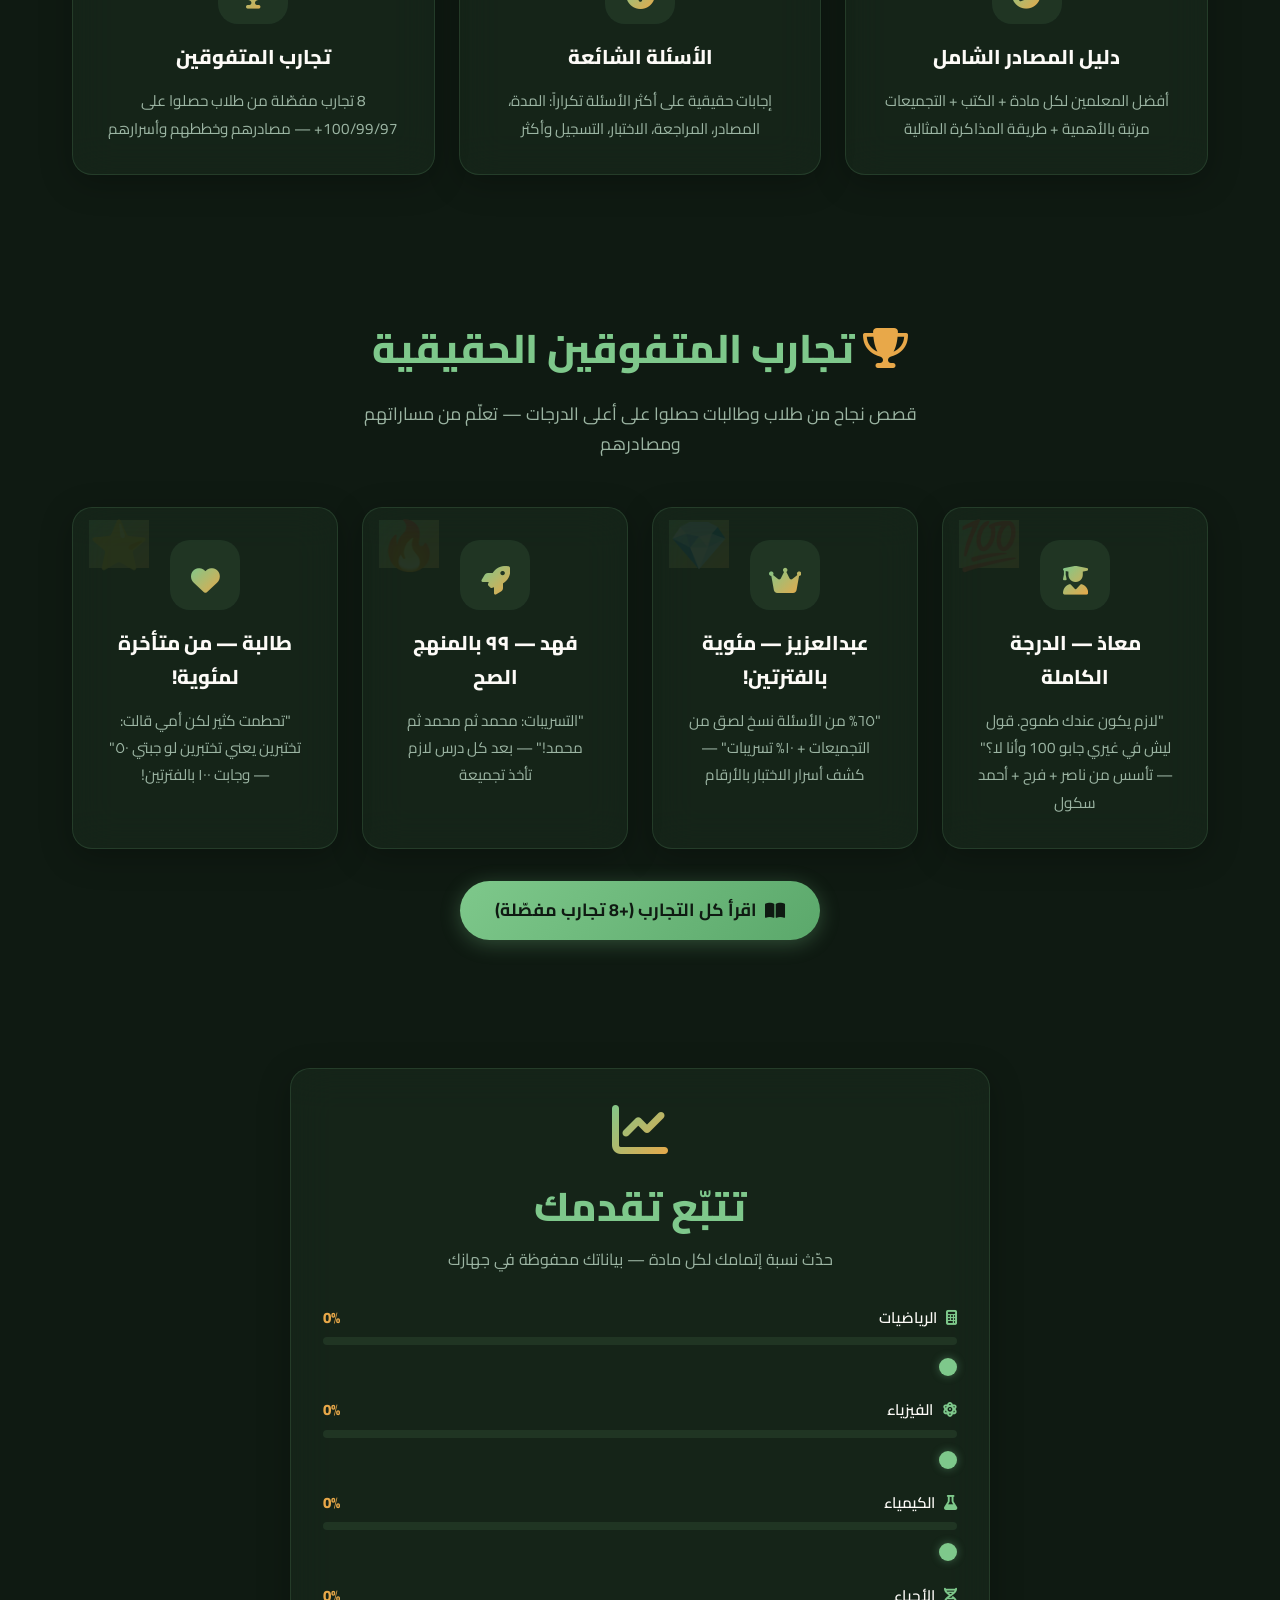
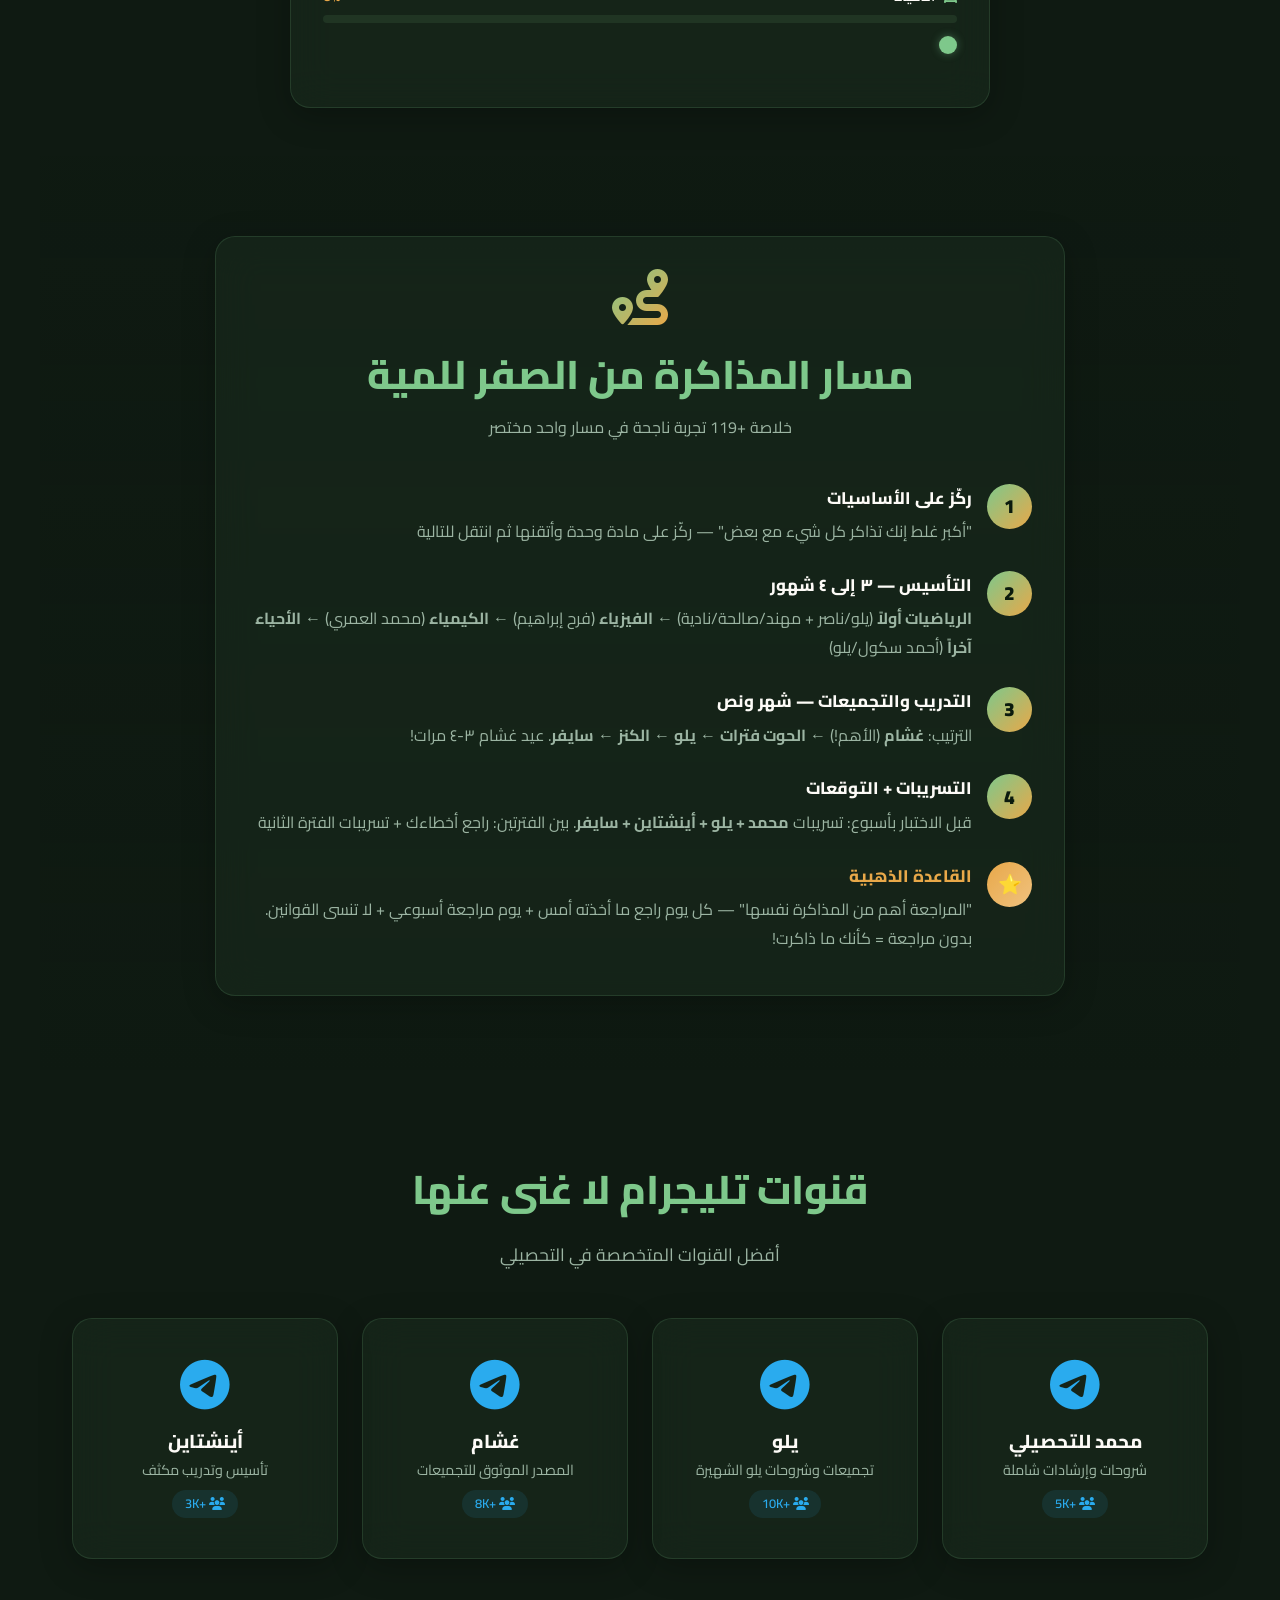
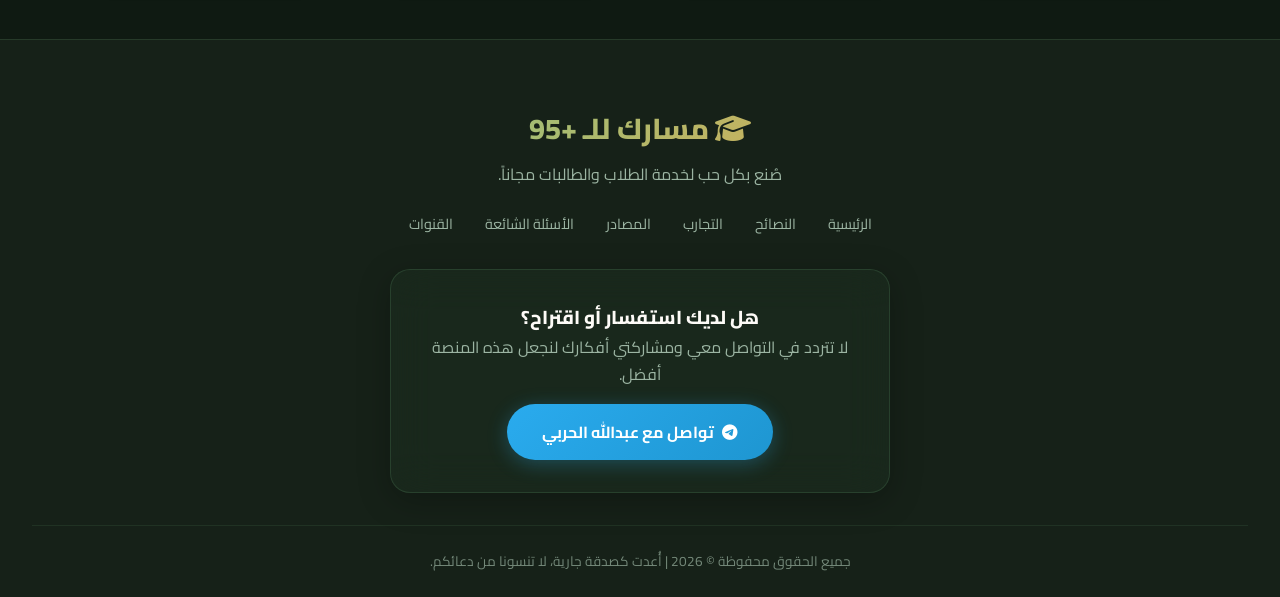
==== commit 58e2a43c: "UI tweak: Replace generic hero buttons with a clear 4-card Quick Start Hub + CSS" ====
--- a/index.html
+++ b/index.html
@@ -12,7 +12,7 @@
     <!-- Font Awesome -->
     <link rel="stylesheet" href="https://cdnjs.cloudflare.com/ajax/libs/font-awesome/6.5.0/css/all.min.css">
     <!-- Custom CSS -->
-    <link rel="stylesheet" href="style.css?v=17">
+    <link rel="stylesheet" href="style.css?v=18">
 </head>
 <body>
     <!-- Particles Background -->
@@ -59,9 +59,27 @@
                 كل ما أطلبه منكم هو دعوة صادقة في ظهر الغيب لأخوكم <strong>عبدالله الحربي</strong>.</p>
             </div>
 
-            <div class="hero-buttons">
-                <a href="#ai-schedule" class="btn-primary"><i class="fa-solid fa-wand-magic-sparkles"></i> جرب صانع الجداول الذكي</a>
-                <a href="#tips" class="btn-secondary">استكشف النصائح <i class="fa-solid fa-arrow-down"></i></a>
+            <div class="quick-start-grid fade-in delay-1">
+                <a href="study_plan.html" class="qs-card glass-card">
+                    <div class="qs-icon-wrapper"><i class="fa-solid fa-map-location-dot"></i></div>
+                    <h3>خطة الـ 40 يوم</h3>
+                    <p>أقوى خطة للبدء فوراً</p>
+                </a>
+                <a href="#ai-schedule" class="qs-card glass-card" onclick="document.getElementById('ai-schedule').scrollIntoView({behavior: 'smooth'})">
+                    <div class="qs-icon-wrapper"><i class="fa-solid fa-wand-magic-sparkles"></i></div>
+                    <h3>صانع الجداول</h3>
+                    <p>جدول ذكي مفصل لك</p>
+                </a>
+                <a href="experiences.html" class="qs-card glass-card">
+                    <div class="qs-icon-wrapper"><i class="fa-solid fa-star"></i></div>
+                    <h3>تجارب +95</h3>
+                    <p>أسرار المتفوقين وقصصهم</p>
+                </a>
+                <a href="#content-hub" class="qs-card glass-card" onclick="document.getElementById('content-hub').scrollIntoView({behavior: 'smooth'})">
+                    <div class="qs-icon-wrapper"><i class="fa-solid fa-book"></i></div>
+                    <h3>المكتبة الشاملة</h3>
+                    <p>أهم المصادر والتجميعات</p>
+                </a>
             </div>
         </div>
     </header>
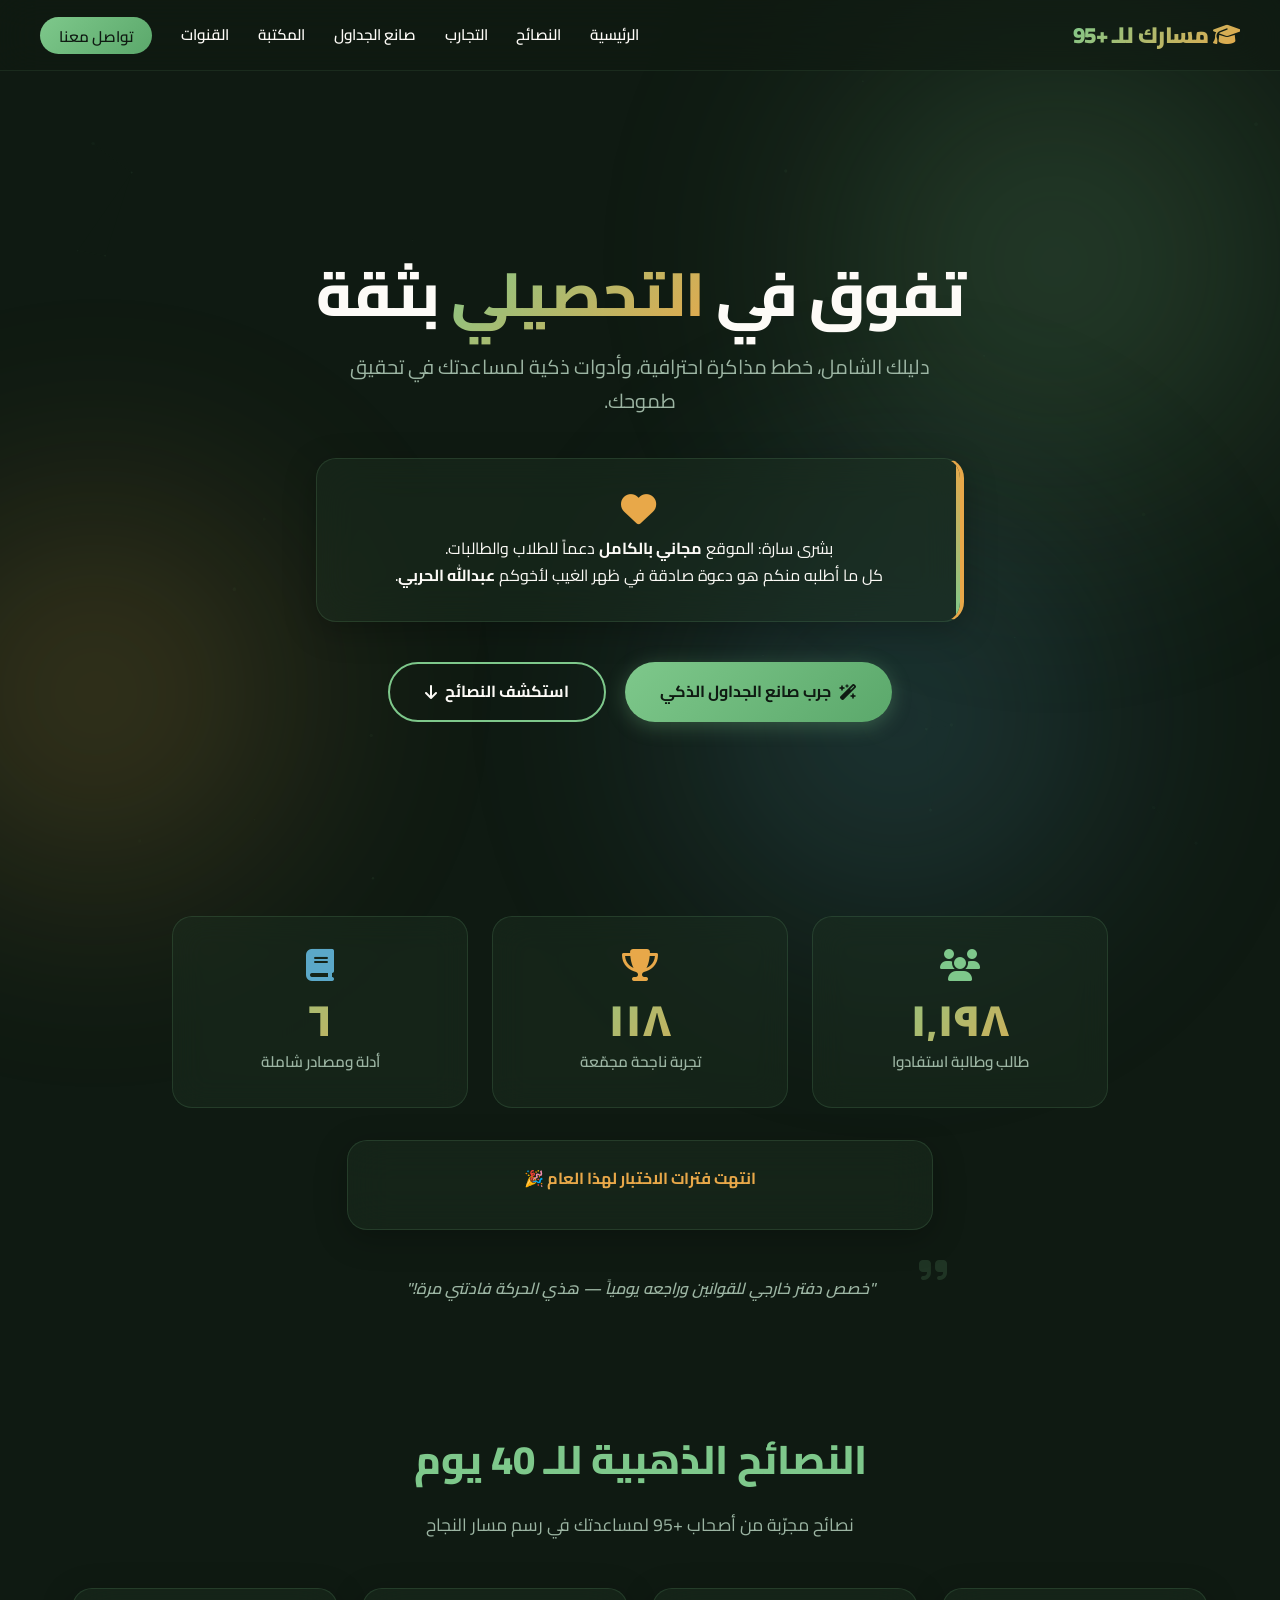
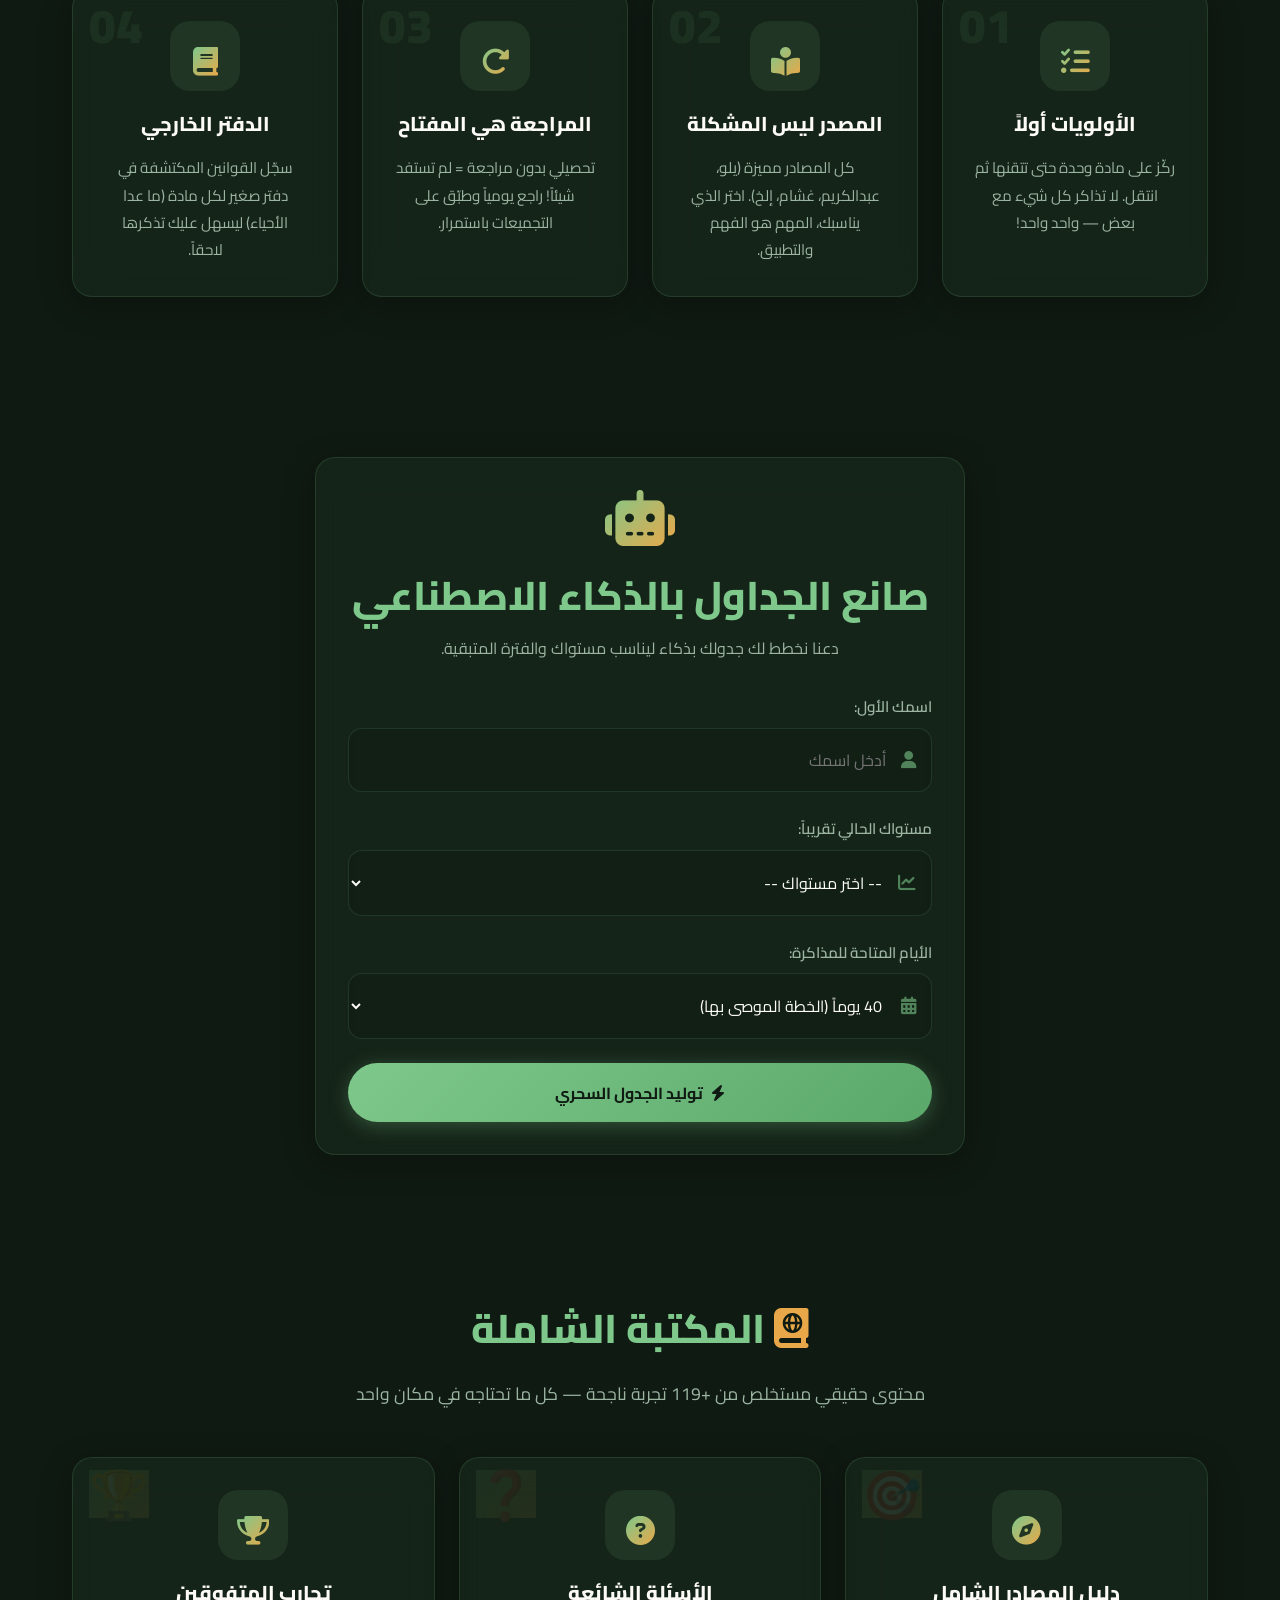
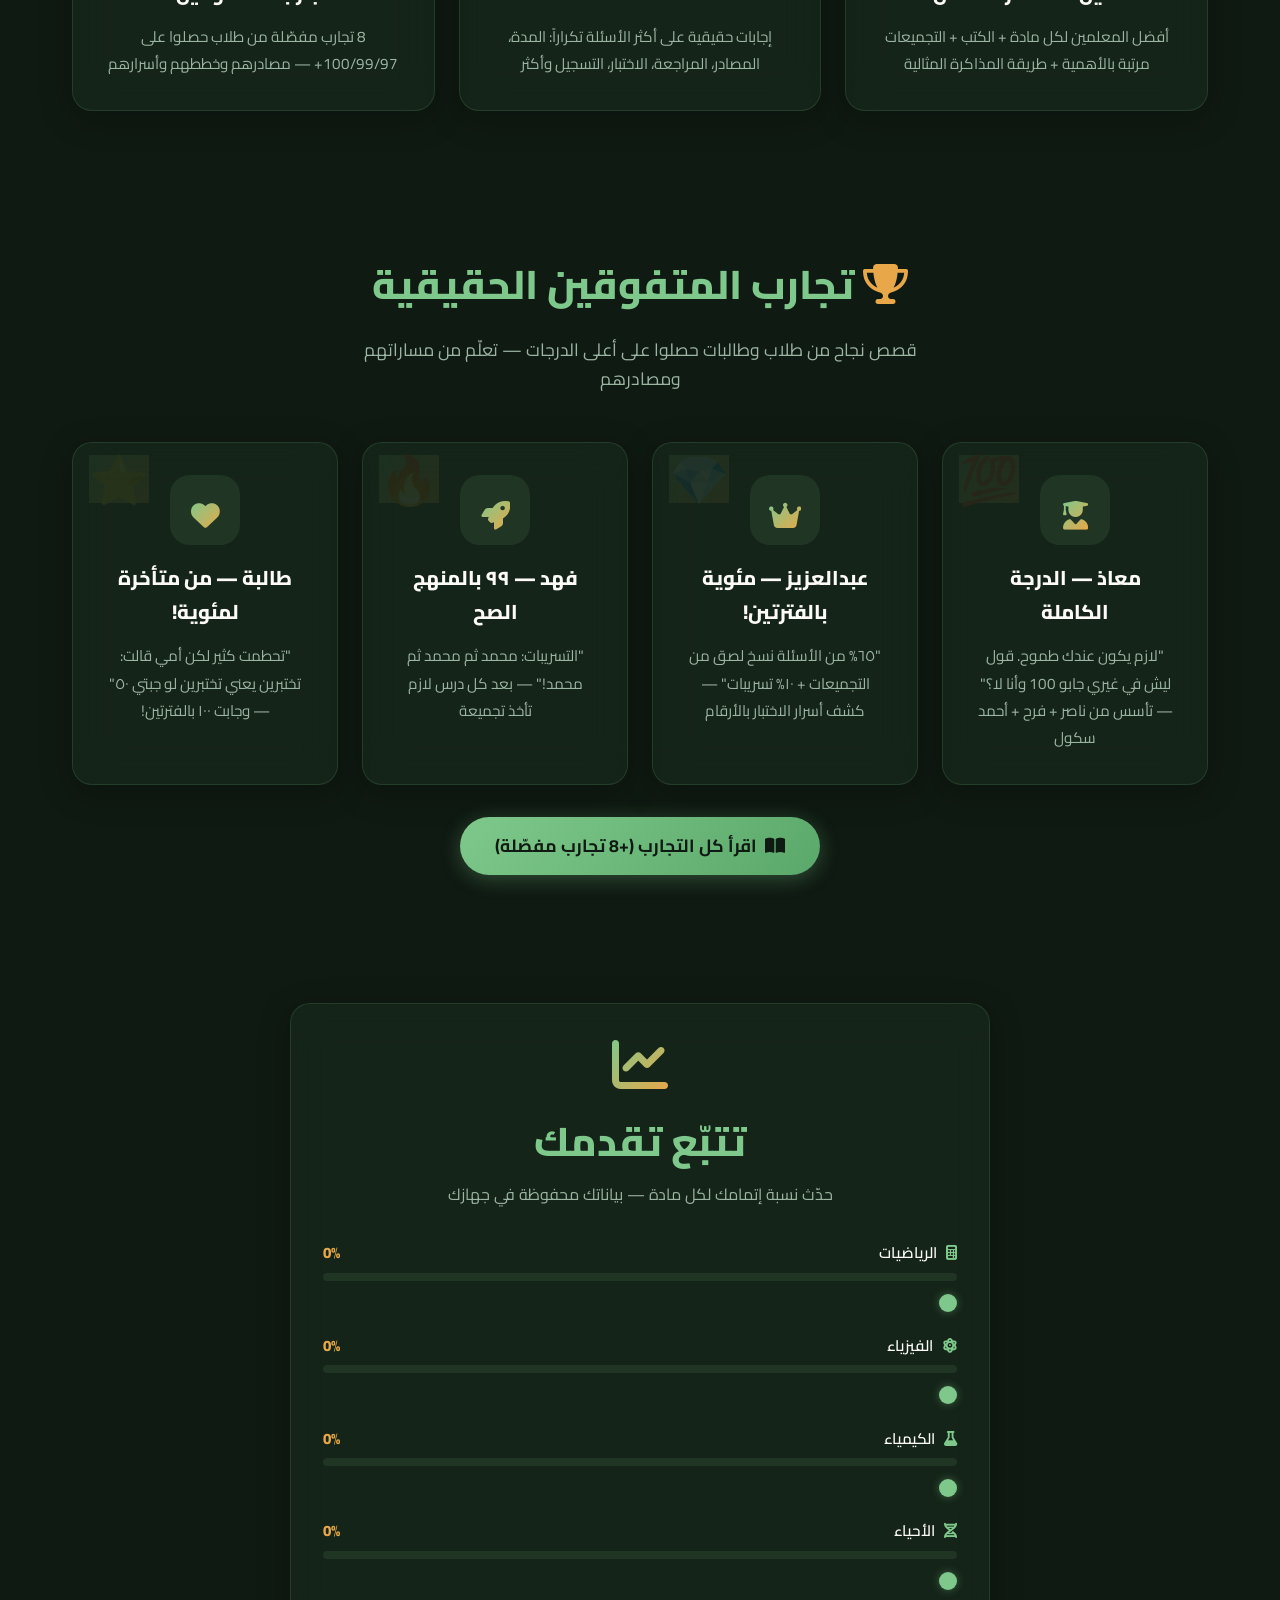
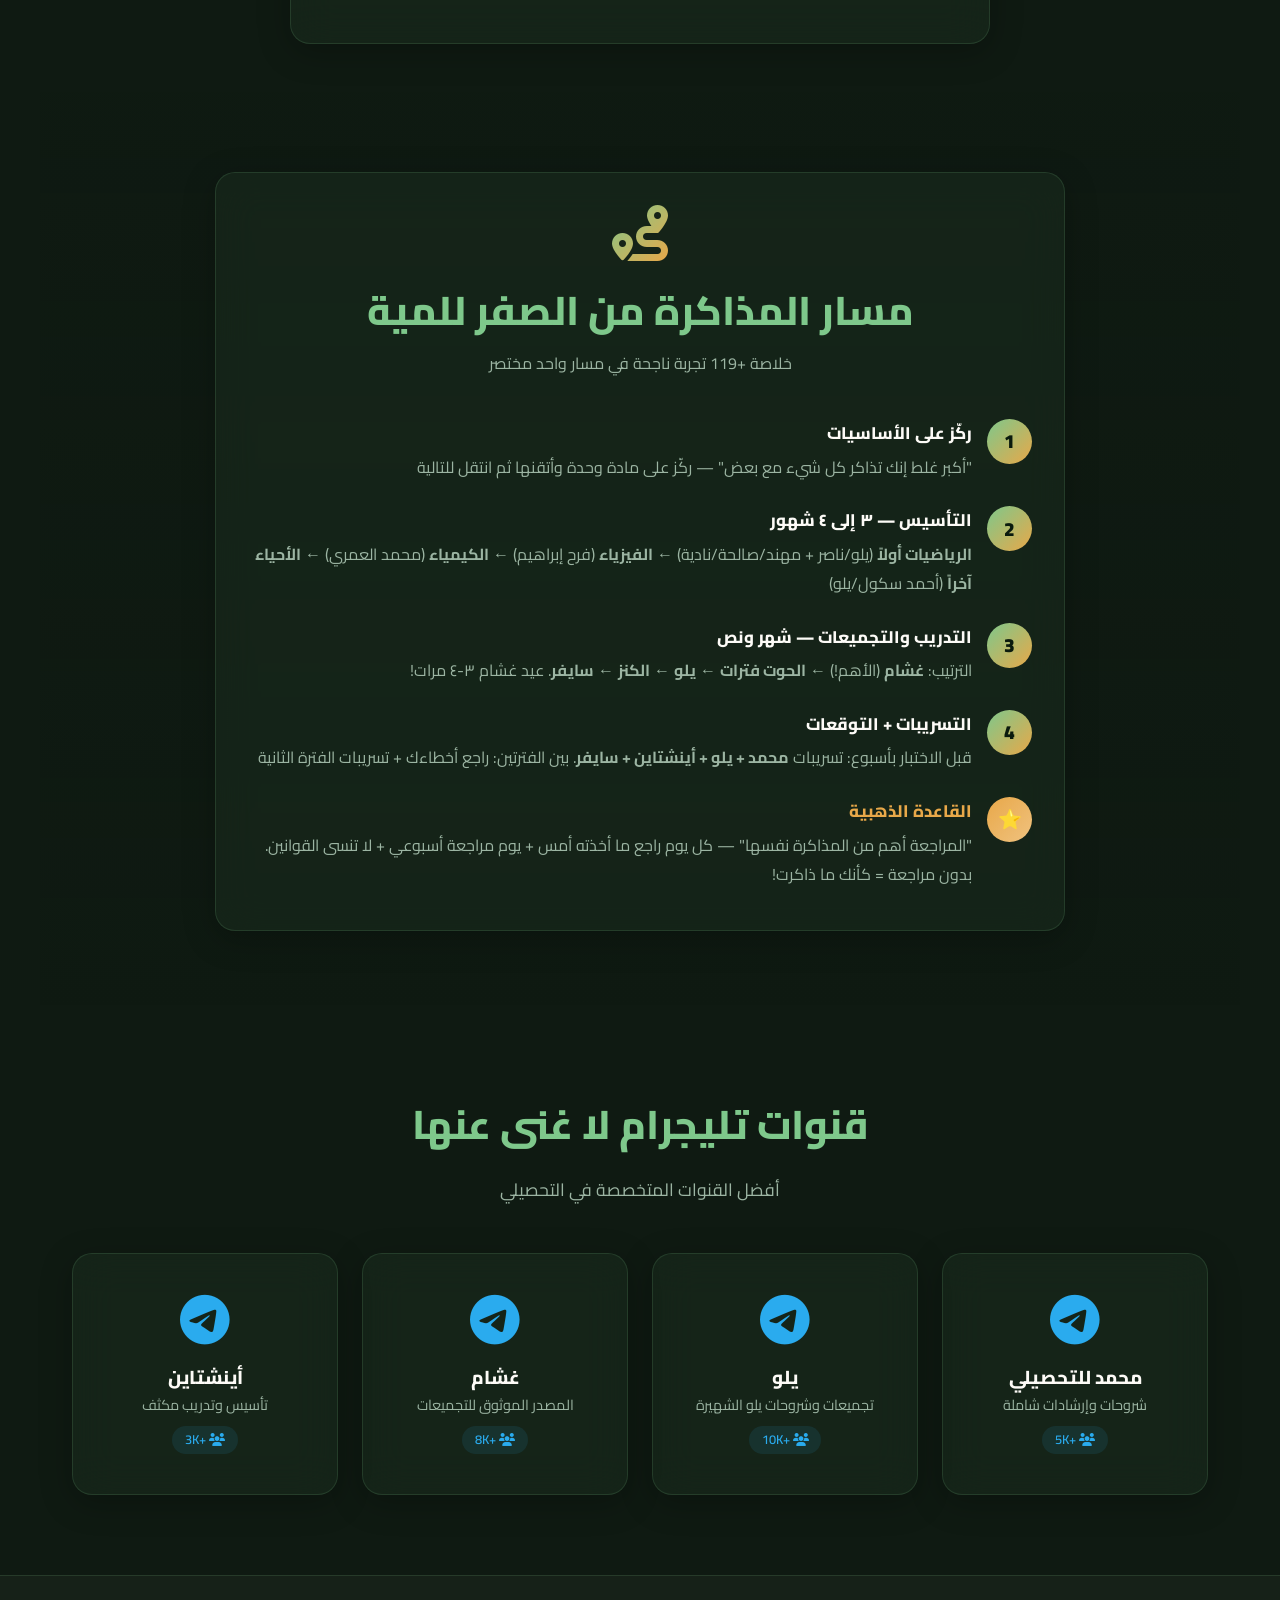
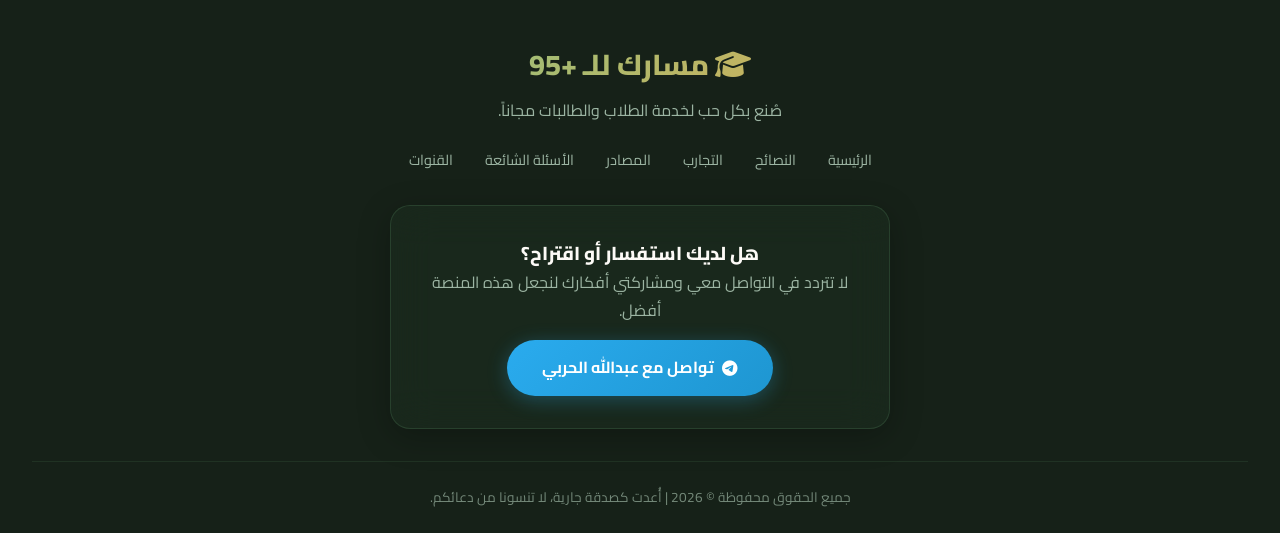
==== commit 41dcd919: "Revert "UI tweak: Replace generic hero buttons with a clear 4-card Quick Start Hub + CSS" This rever" ====
--- a/index.html
+++ b/index.html
@@ -12,7 +12,7 @@
     <!-- Font Awesome -->
     <link rel="stylesheet" href="https://cdnjs.cloudflare.com/ajax/libs/font-awesome/6.5.0/css/all.min.css">
     <!-- Custom CSS -->
-    <link rel="stylesheet" href="style.css?v=18">
+    <link rel="stylesheet" href="style.css?v=17">
 </head>
 <body>
     <!-- Particles Background -->
@@ -59,27 +59,9 @@
                 كل ما أطلبه منكم هو دعوة صادقة في ظهر الغيب لأخوكم <strong>عبدالله الحربي</strong>.</p>
             </div>
 
-            <div class="quick-start-grid fade-in delay-1">
-                <a href="study_plan.html" class="qs-card glass-card">
-                    <div class="qs-icon-wrapper"><i class="fa-solid fa-map-location-dot"></i></div>
-                    <h3>خطة الـ 40 يوم</h3>
-                    <p>أقوى خطة للبدء فوراً</p>
-                </a>
-                <a href="#ai-schedule" class="qs-card glass-card" onclick="document.getElementById('ai-schedule').scrollIntoView({behavior: 'smooth'})">
-                    <div class="qs-icon-wrapper"><i class="fa-solid fa-wand-magic-sparkles"></i></div>
-                    <h3>صانع الجداول</h3>
-                    <p>جدول ذكي مفصل لك</p>
-                </a>
-                <a href="experiences.html" class="qs-card glass-card">
-                    <div class="qs-icon-wrapper"><i class="fa-solid fa-star"></i></div>
-                    <h3>تجارب +95</h3>
-                    <p>أسرار المتفوقين وقصصهم</p>
-                </a>
-                <a href="#content-hub" class="qs-card glass-card" onclick="document.getElementById('content-hub').scrollIntoView({behavior: 'smooth'})">
-                    <div class="qs-icon-wrapper"><i class="fa-solid fa-book"></i></div>
-                    <h3>المكتبة الشاملة</h3>
-                    <p>أهم المصادر والتجميعات</p>
-                </a>
+            <div class="hero-buttons">
+                <a href="#ai-schedule" class="btn-primary"><i class="fa-solid fa-wand-magic-sparkles"></i> جرب صانع الجداول الذكي</a>
+                <a href="#tips" class="btn-secondary">استكشف النصائح <i class="fa-solid fa-arrow-down"></i></a>
             </div>
         </div>
     </header>
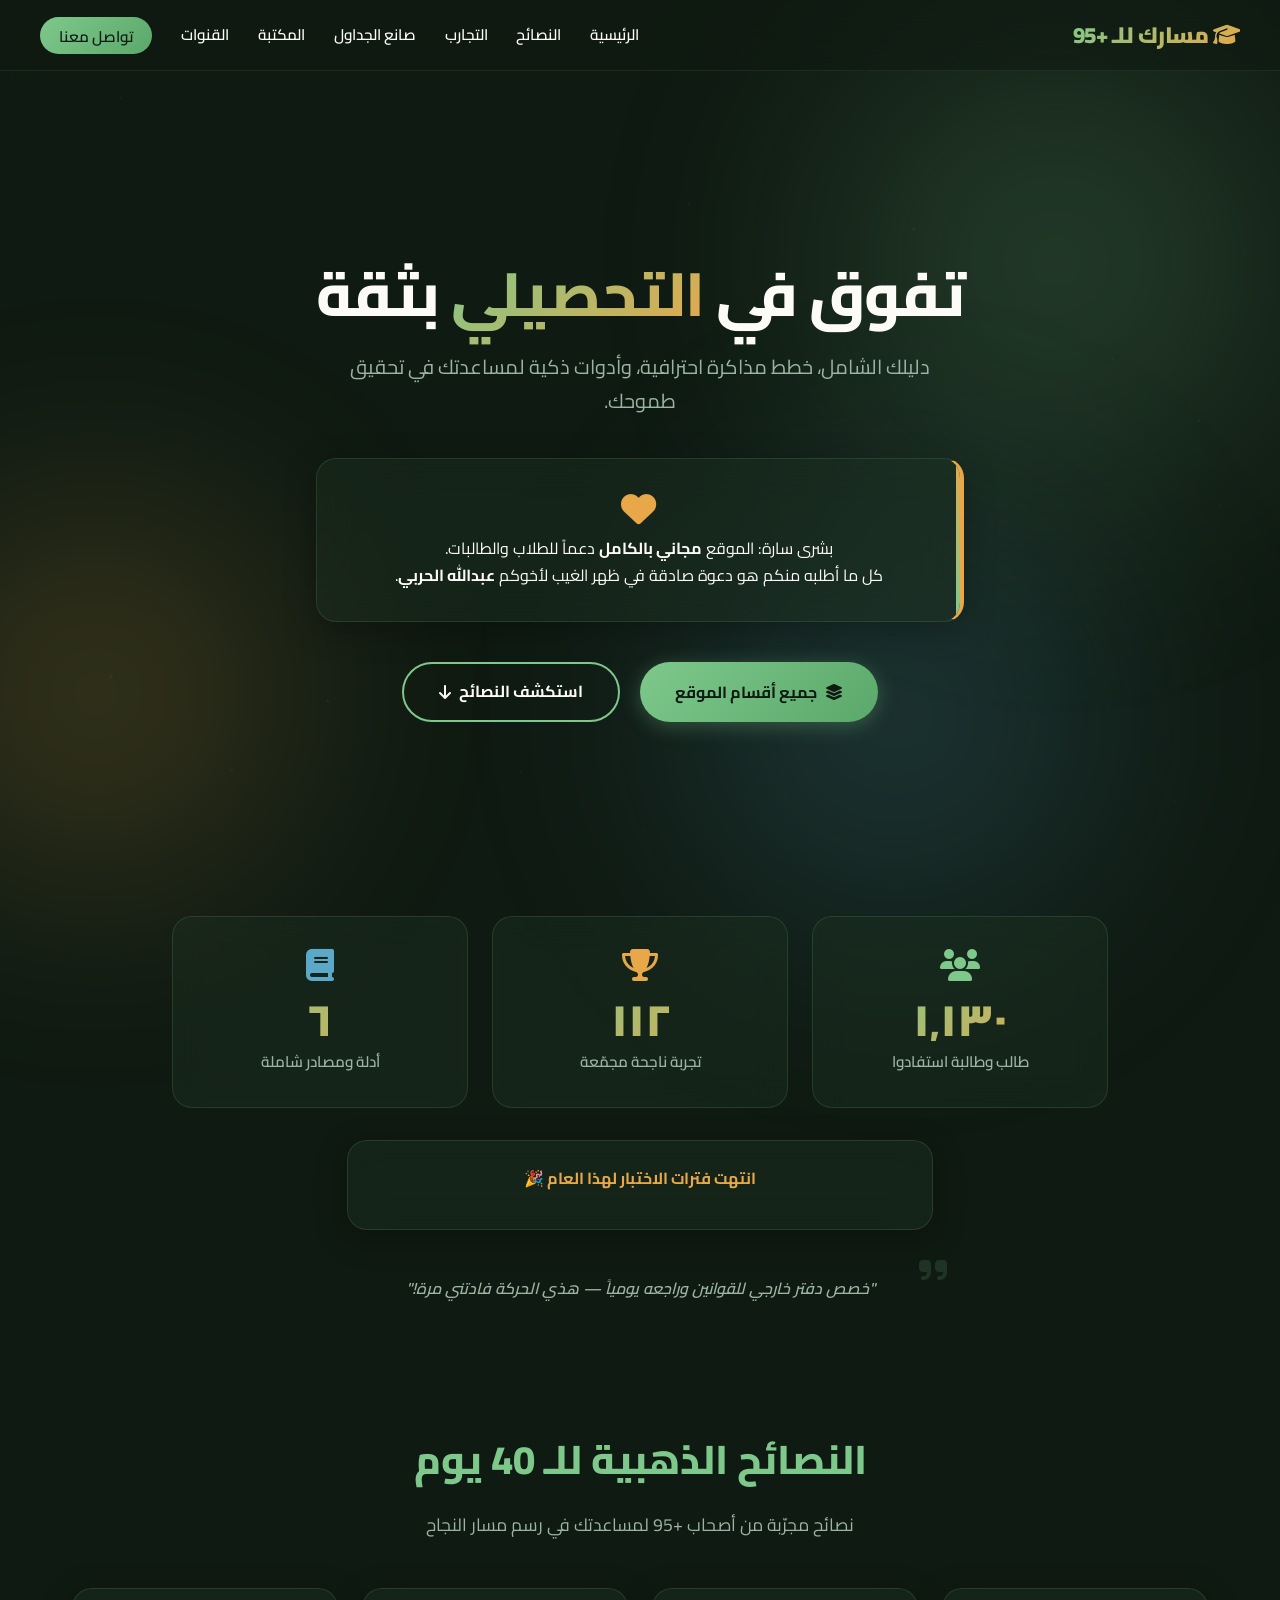
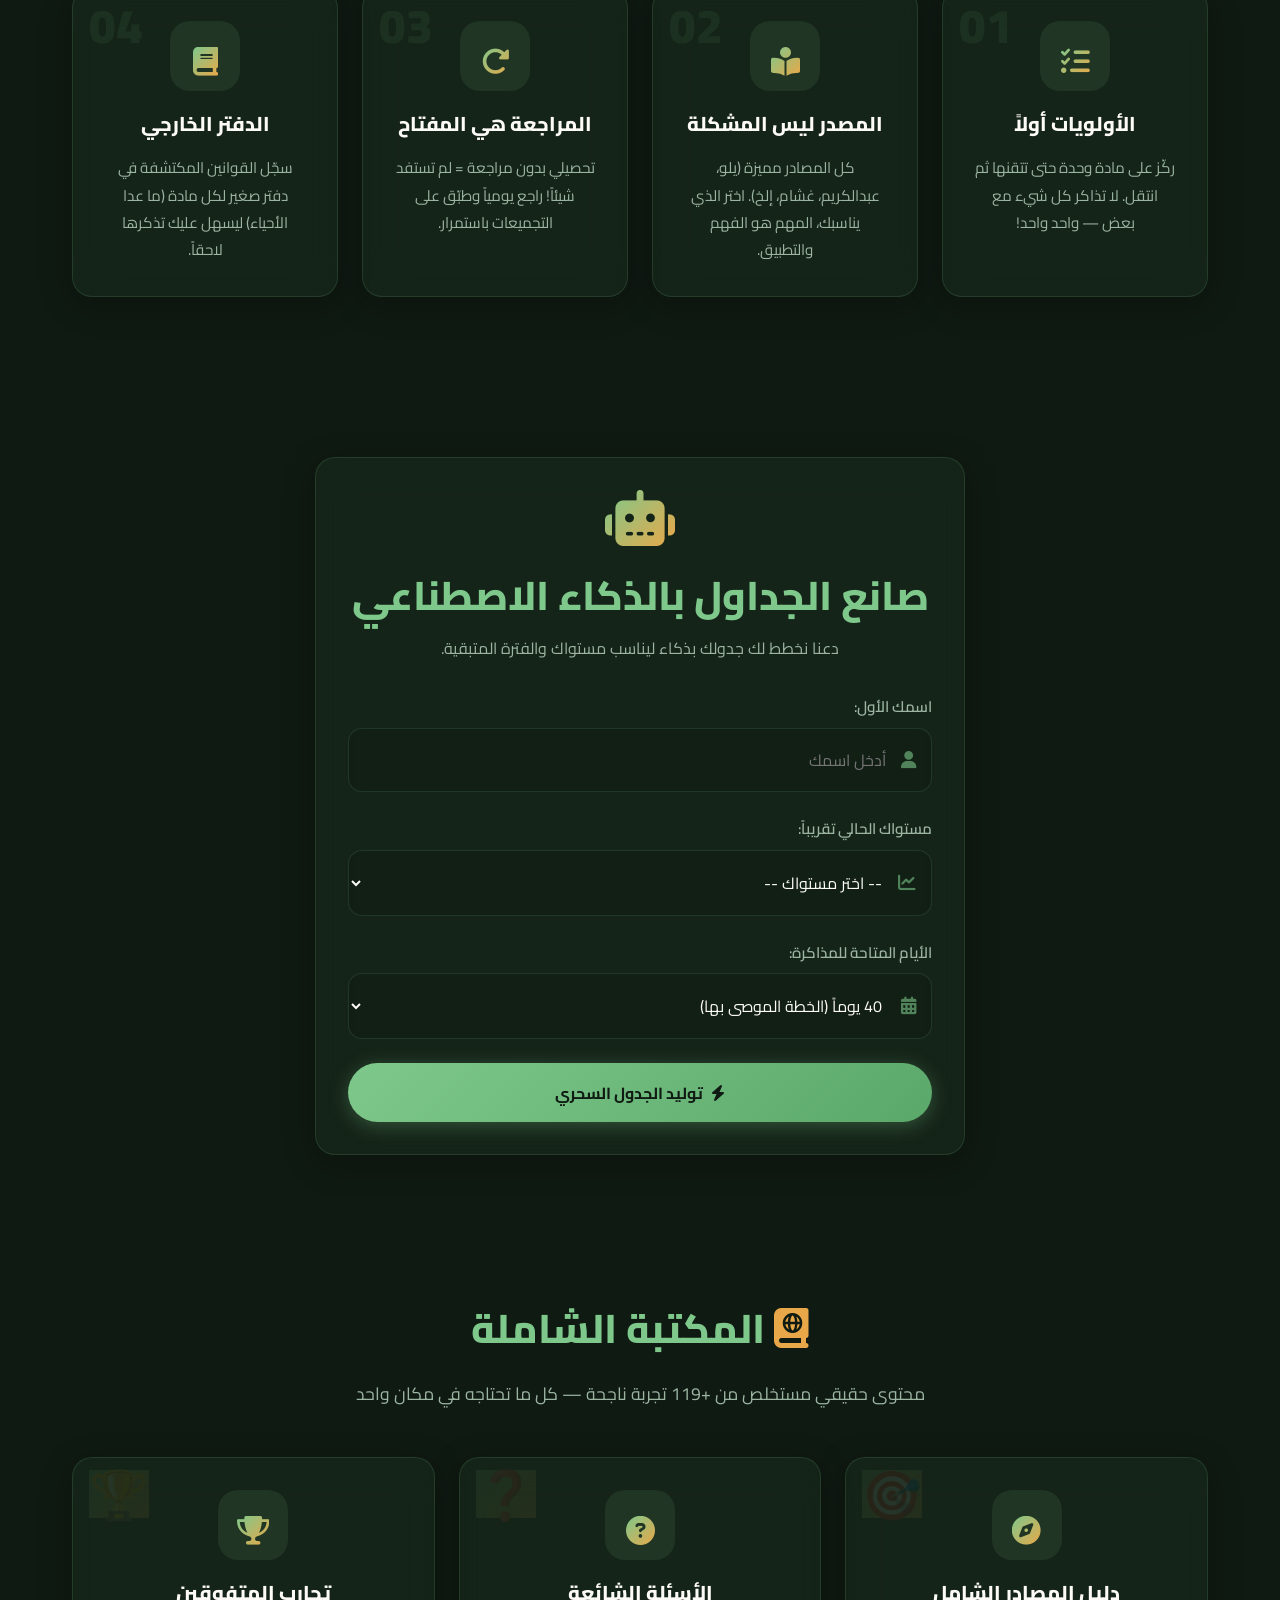
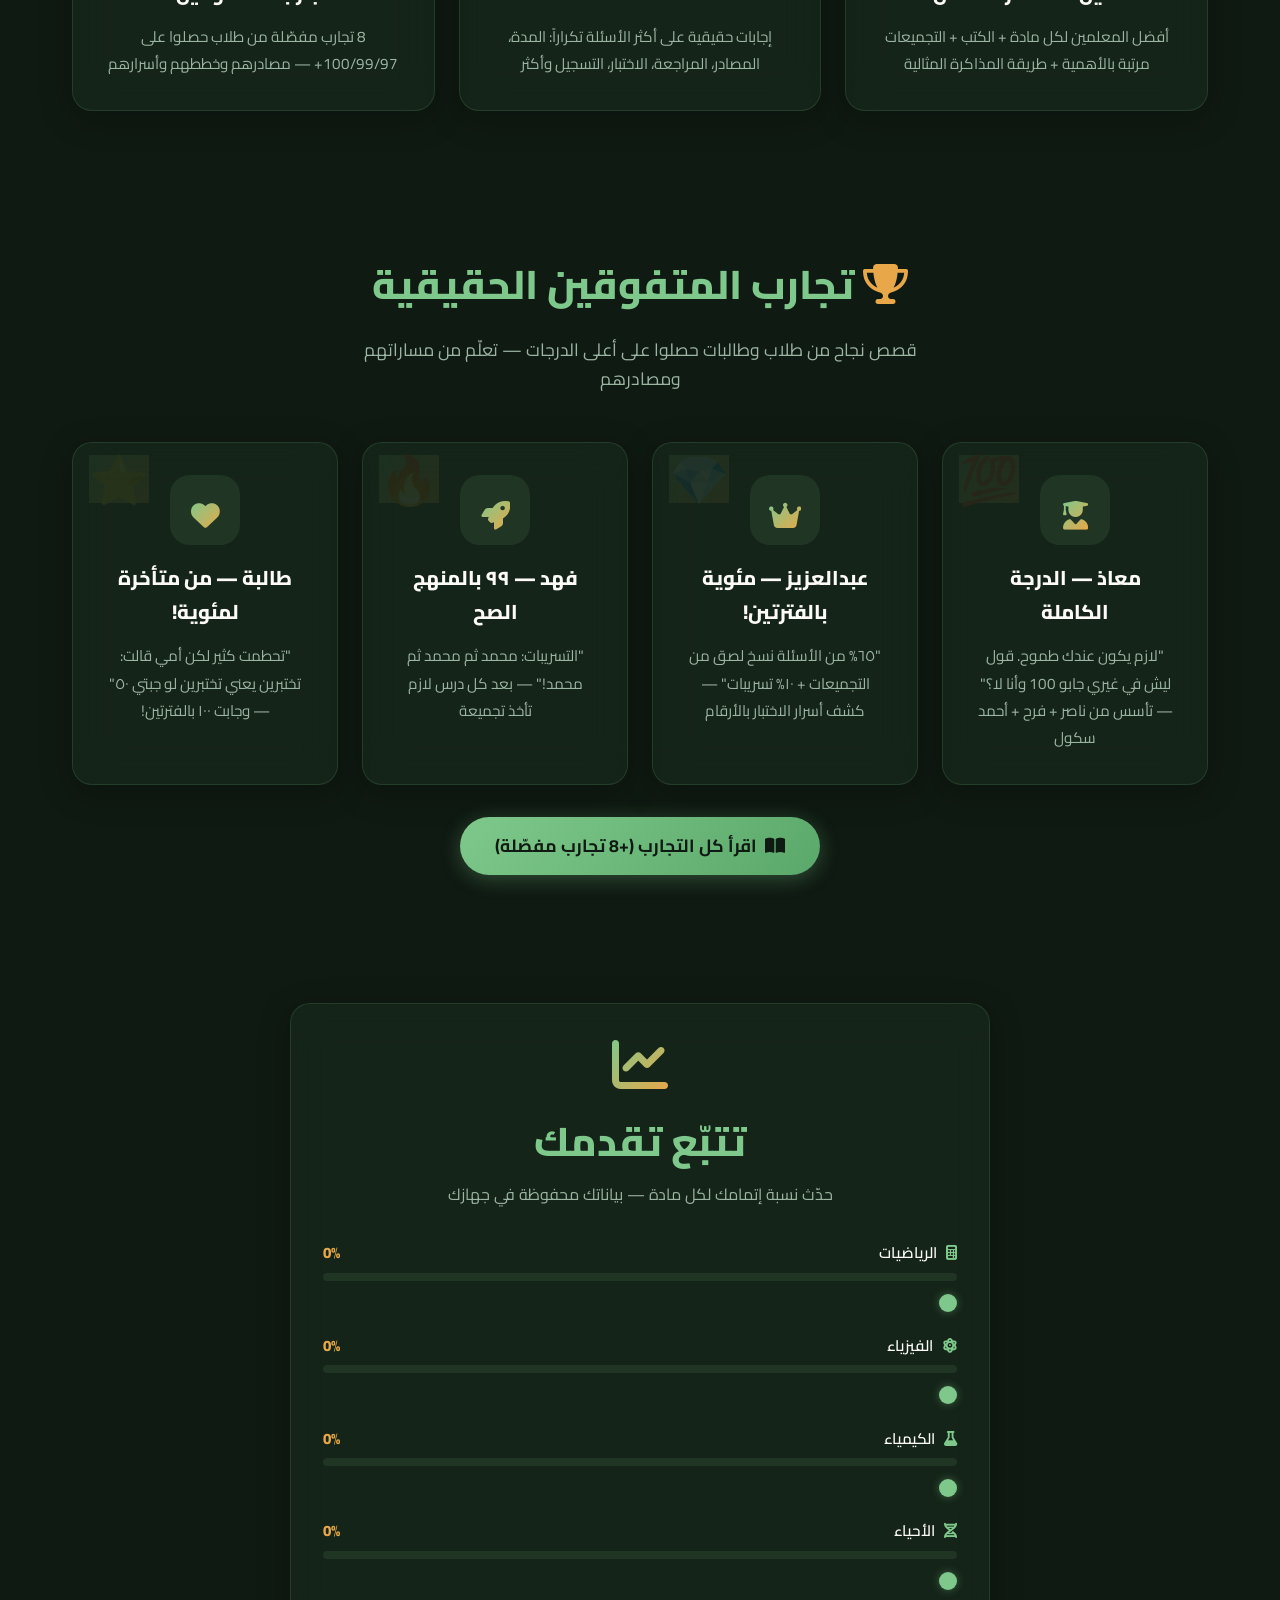
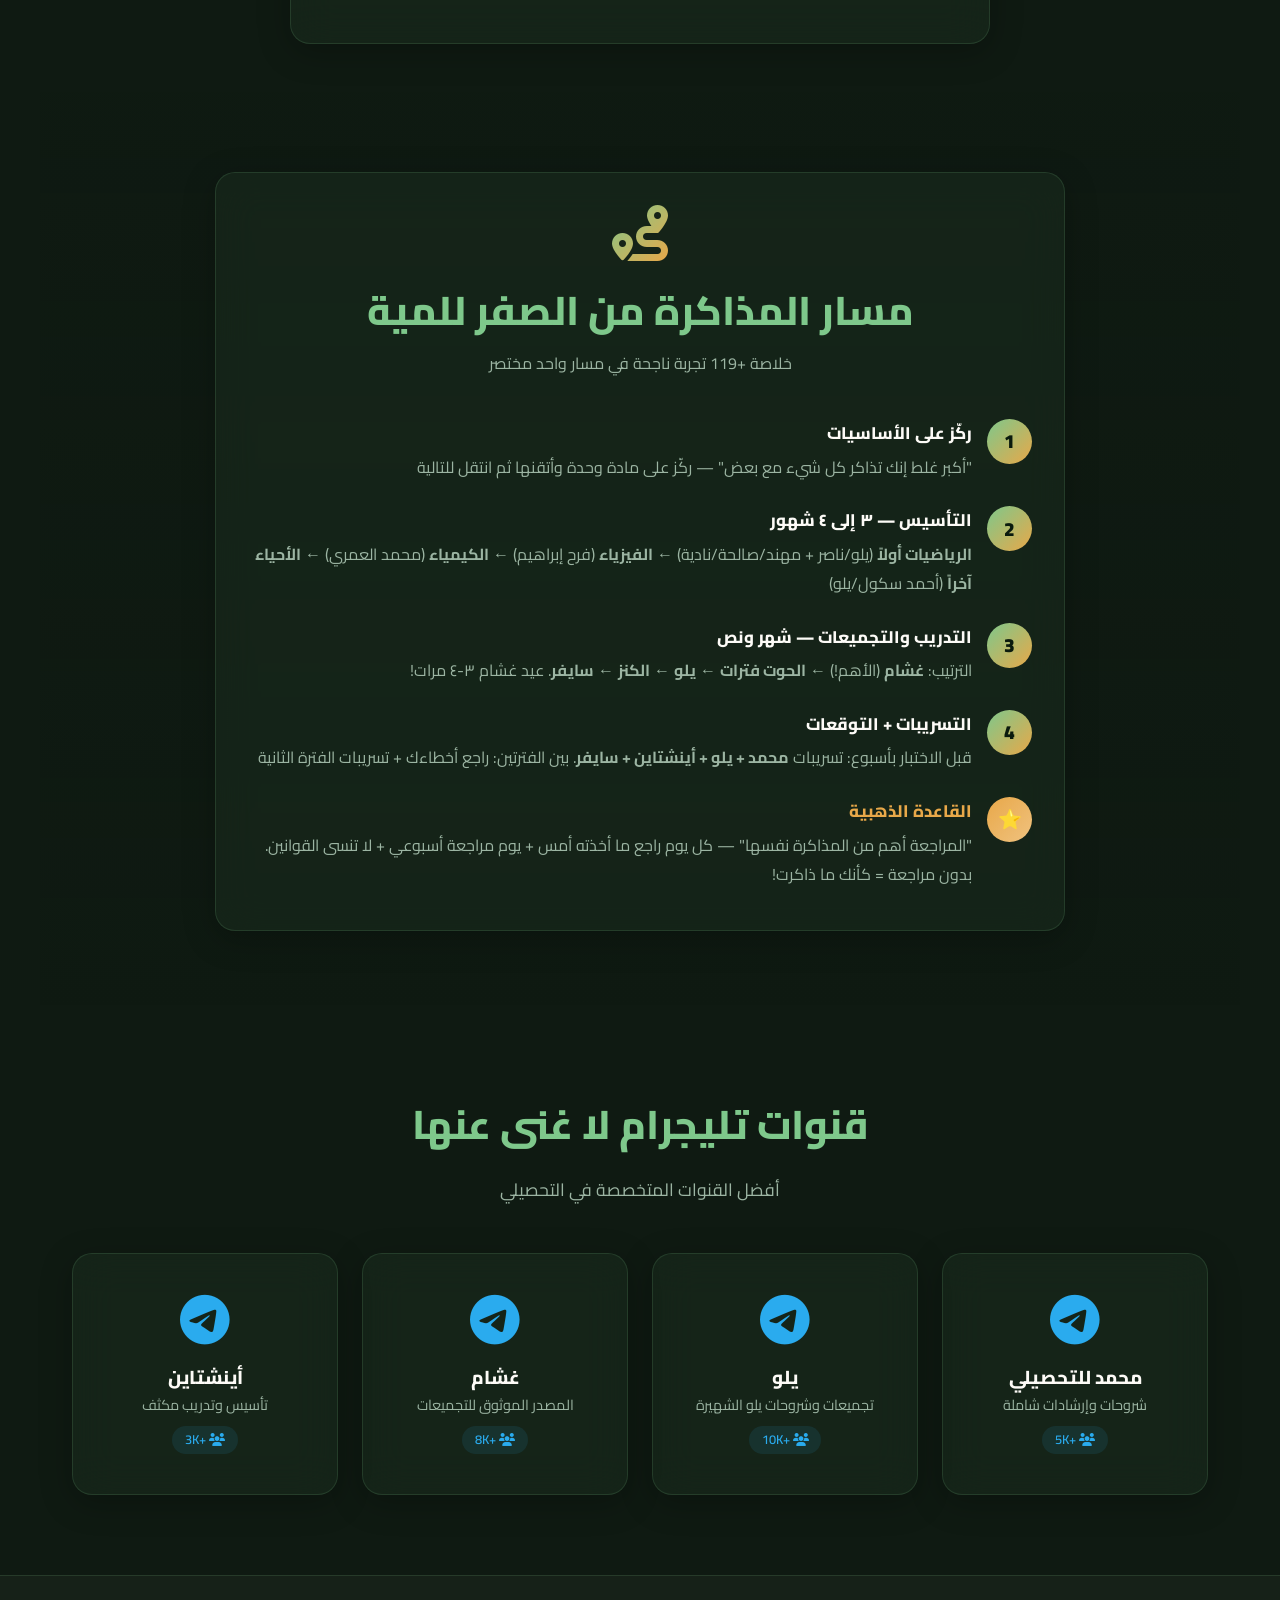
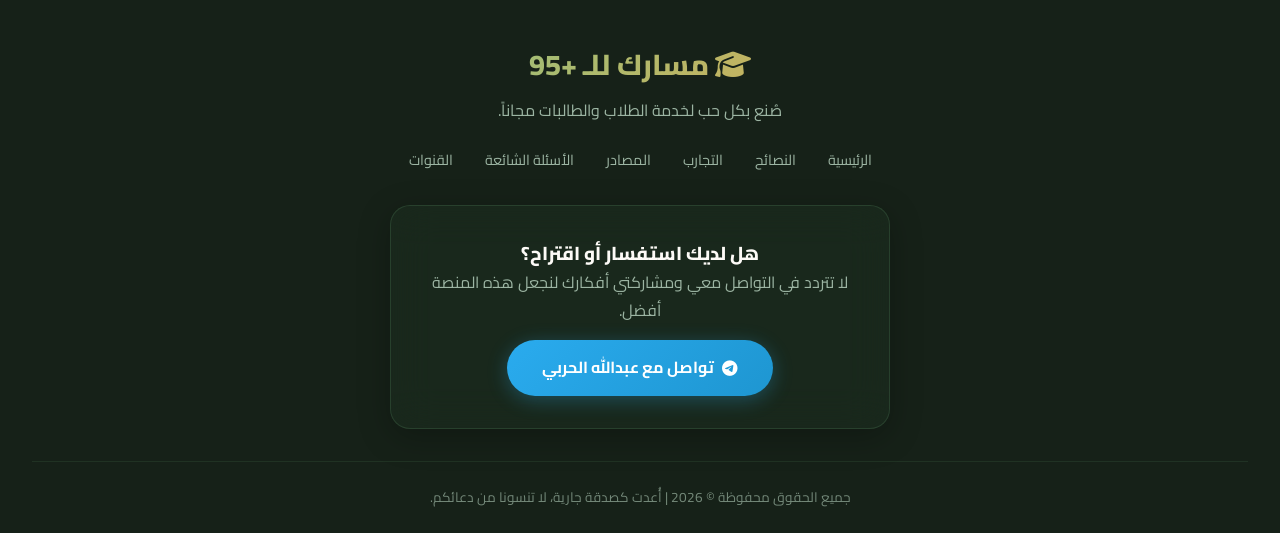
==== commit 8723d2b4: "Add 'All Sections' Modal to Hero Navigation" ====
--- a/index.html
+++ b/index.html
@@ -60,8 +60,42 @@
             </div>
 
             <div class="hero-buttons">
-                <a href="#ai-schedule" class="btn-primary"><i class="fa-solid fa-wand-magic-sparkles"></i> جرب صانع الجداول الذكي</a>
+                <button onclick="openSectionsModal()" class="btn-primary"><i class="fa-solid fa-layer-group"></i> جميع أقسام الموقع</button>
                 <a href="#tips" class="btn-secondary">استكشف النصائح <i class="fa-solid fa-arrow-down"></i></a>
+            </div>
+            
+            <!-- Sections Modal -->
+            <div id="sections-modal" class="modal-overlay hidden">
+                <div class="modal-content glass-card">
+                    <button class="close-modal" aria-label="أغلق" onclick="closeSectionsModal()"><i class="fa-solid fa-xmark"></i></button>
+                    <h3 class="modal-title">اضغط للانتقال لها 🚀</h3>
+                    <div class="sections-grid">
+                        <a href="study_plan.html" class="sec-card">
+                            <i class="fa-solid fa-map-location-dot"></i>
+                            <span>خطة الـ 40 يوم</span>
+                        </a>
+                        <a href="#ai-schedule" class="sec-card" onclick="closeSectionsModal(true)">
+                            <i class="fa-solid fa-wand-magic-sparkles"></i>
+                            <span>صانع الجداول</span>
+                        </a>
+                        <a href="experiences.html" class="sec-card">
+                            <i class="fa-solid fa-star"></i>
+                            <span>تجارب المتفوقين</span>
+                        </a>
+                        <a href="#content-hub" class="sec-card" onclick="closeSectionsModal(true)">
+                            <i class="fa-solid fa-book"></i>
+                            <span>مكتبة المصادر</span>
+                        </a>
+                        <a href="#tips" class="sec-card" onclick="closeSectionsModal(true)">
+                            <i class="fa-solid fa-lightbulb"></i>
+                            <span>نصائح ذهبية</span>
+                        </a>
+                        <a href="#channels" class="sec-card" onclick="closeSectionsModal(true)">
+                            <i class="fa-brands fa-telegram"></i>
+                            <span>القنوات المهمة</span>
+                        </a>
+                    </div>
+                </div>
             </div>
         </div>
     </header>
@@ -379,6 +413,6 @@
     </button>
 
     <!-- Scripts -->
-    <script src="script.js?v=17"></script>
+    <script src="script.js?v=18"></script>
 </body>
 </html>
--- a/style.css
+++ b/style.css
@@ -371,6 +371,106 @@
     gap: 1.2rem;
     justify-content: center;
     flex-wrap: wrap;
+}
+
+/* ══════════ Sections Modal ══════════ */
+.modal-overlay {
+    position: fixed;
+    top: 0; left: 0; width: 100%; height: 100%;
+    background: rgba(15, 26, 18, 0.85);
+    backdrop-filter: blur(15px);
+    -webkit-backdrop-filter: blur(15px);
+    z-index: 9999;
+    display: flex;
+    align-items: center;
+    justify-content: center;
+    opacity: 1;
+    visibility: visible;
+    transition: all 0.4s ease;
+    padding: 1rem;
+}
+.modal-overlay.hidden {
+    opacity: 0;
+    visibility: hidden;
+    pointer-events: none;
+}
+.modal-content {
+    background: var(--bg-secondary);
+    width: 100%;
+    max-width: 650px;
+    padding: 2.5rem;
+    position: relative;
+    border-radius: 24px;
+    box-shadow: 0 20px 50px rgba(0,0,0,0.5);
+    transform: translateY(0) scale(1);
+    transition: all 0.4s cubic-bezier(0.175, 0.885, 0.32, 1.275);
+}
+.modal-overlay.hidden .modal-content {
+    transform: translateY(30px) scale(0.95);
+}
+.close-modal {
+    position: absolute;
+    top: 20px;
+    left: 20px;
+    background: rgba(255,255,255,0.1);
+    border: none;
+    color: var(--text-primary);
+    width: 40px; height: 40px;
+    border-radius: 50%;
+    cursor: pointer;
+    font-size: 1.2rem;
+    transition: all 0.3s ease;
+    display: flex; align-items: center; justify-content: center;
+}
+.close-modal:hover {
+    background: rgba(255,255,255,0.2);
+    transform: rotate(90deg);
+}
+.modal-title {
+    text-align: center;
+    margin-bottom: 2rem;
+    font-size: 1.8rem;
+    color: var(--accent-primary);
+}
+.sections-grid {
+    display: grid;
+    grid-template-columns: repeat(2, 1fr);
+    gap: 1rem;
+}
+.sec-card {
+    display: flex;
+    align-items: center;
+    gap: 1rem;
+    padding: 1.2rem;
+    background: rgba(126, 200, 139, 0.08);
+    border: 1px solid rgba(126, 200, 139, 0.2);
+    border-radius: 16px;
+    color: var(--text-primary);
+    text-decoration: none;
+    font-weight: 700;
+    font-size: 1.1rem;
+    transition: all 0.3s ease;
+}
+.sec-card i {
+    font-size: 1.5rem;
+    color: var(--accent-secondary);
+    width: 30px;
+    text-align: center;
+    transition: all 0.3s ease;
+}
+.sec-card:hover {
+    background: var(--accent-gradient);
+    color: var(--bg-color);
+    transform: translateY(-3px);
+    box-shadow: 0 8px 20px rgba(126, 200, 139, 0.25);
+    border-color: transparent;
+}
+.sec-card:hover i {
+    color: var(--bg-color);
+}
+@media (max-width: 600px) {
+    .sections-grid { grid-template-columns: 1fr; }
+    .modal-content { padding: 2rem 1.5rem; }
 }
 
 /* ══════════ Stats Section ══════════ */
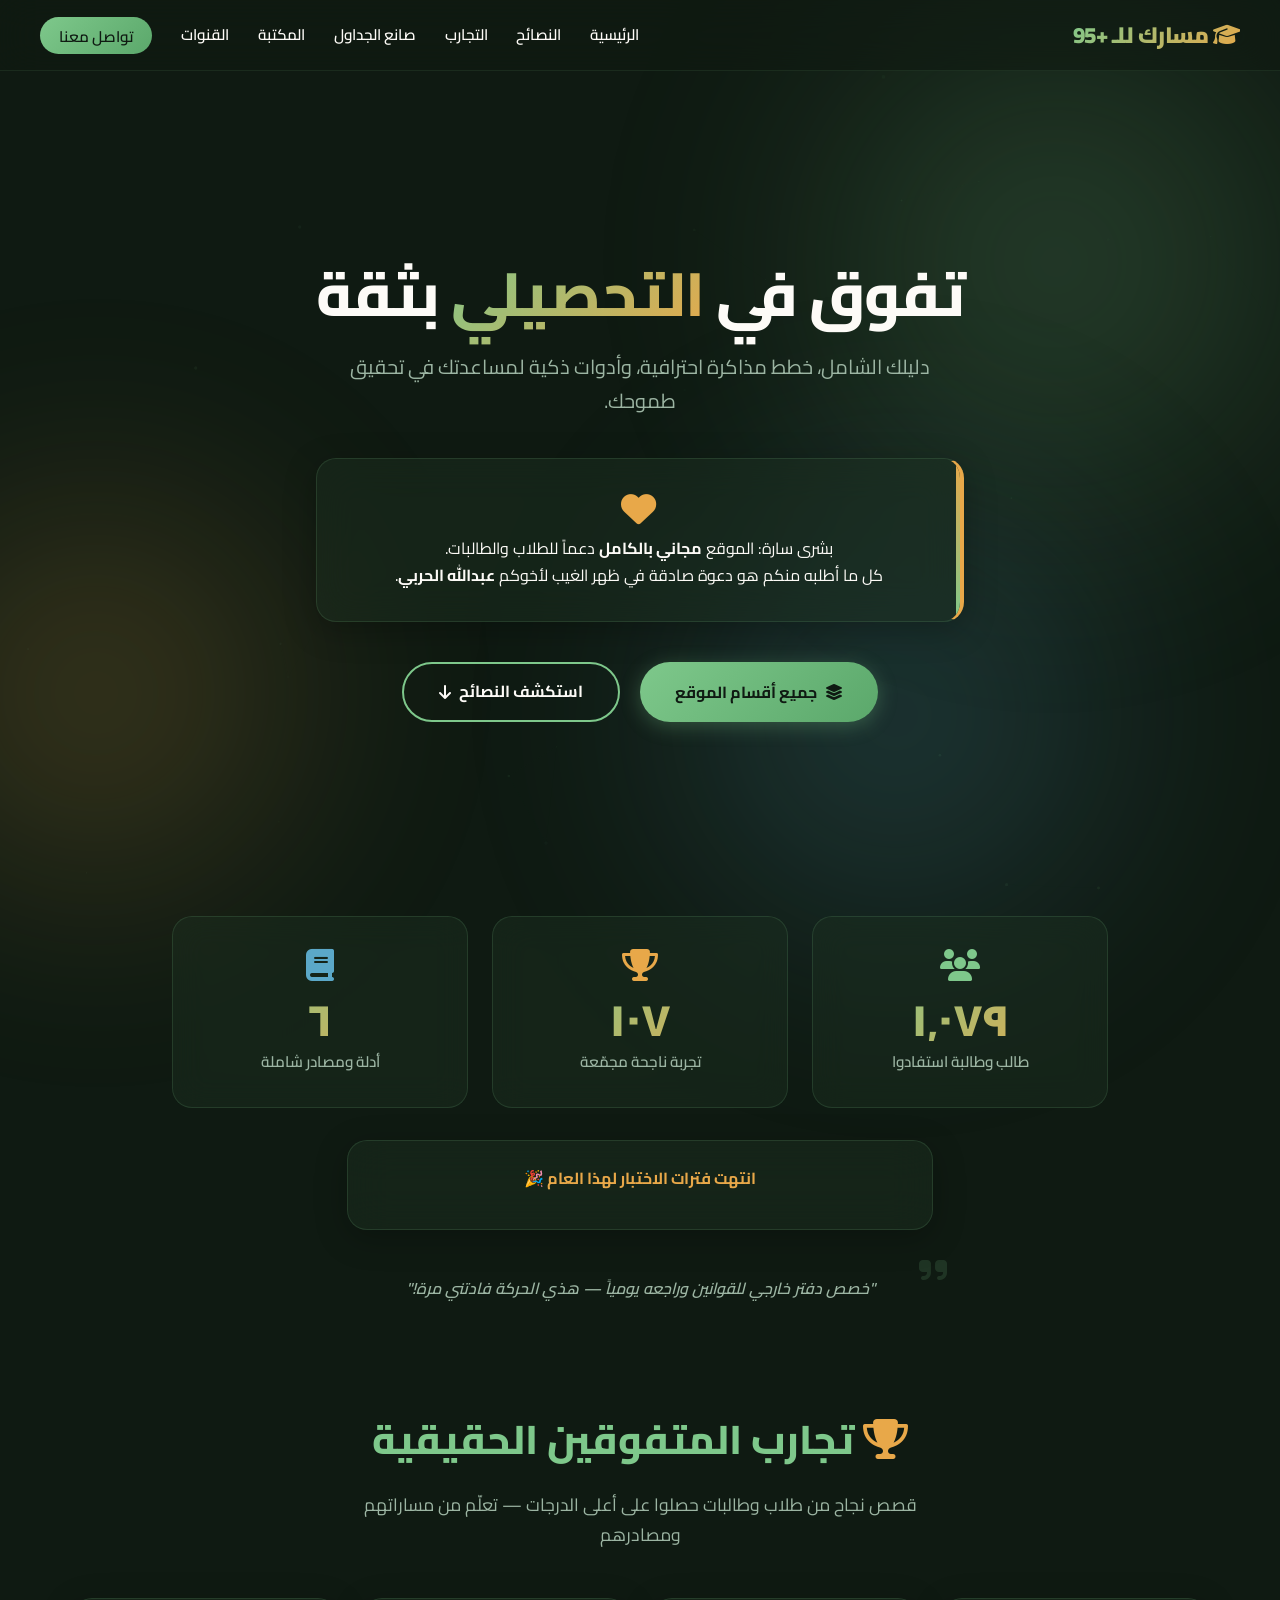
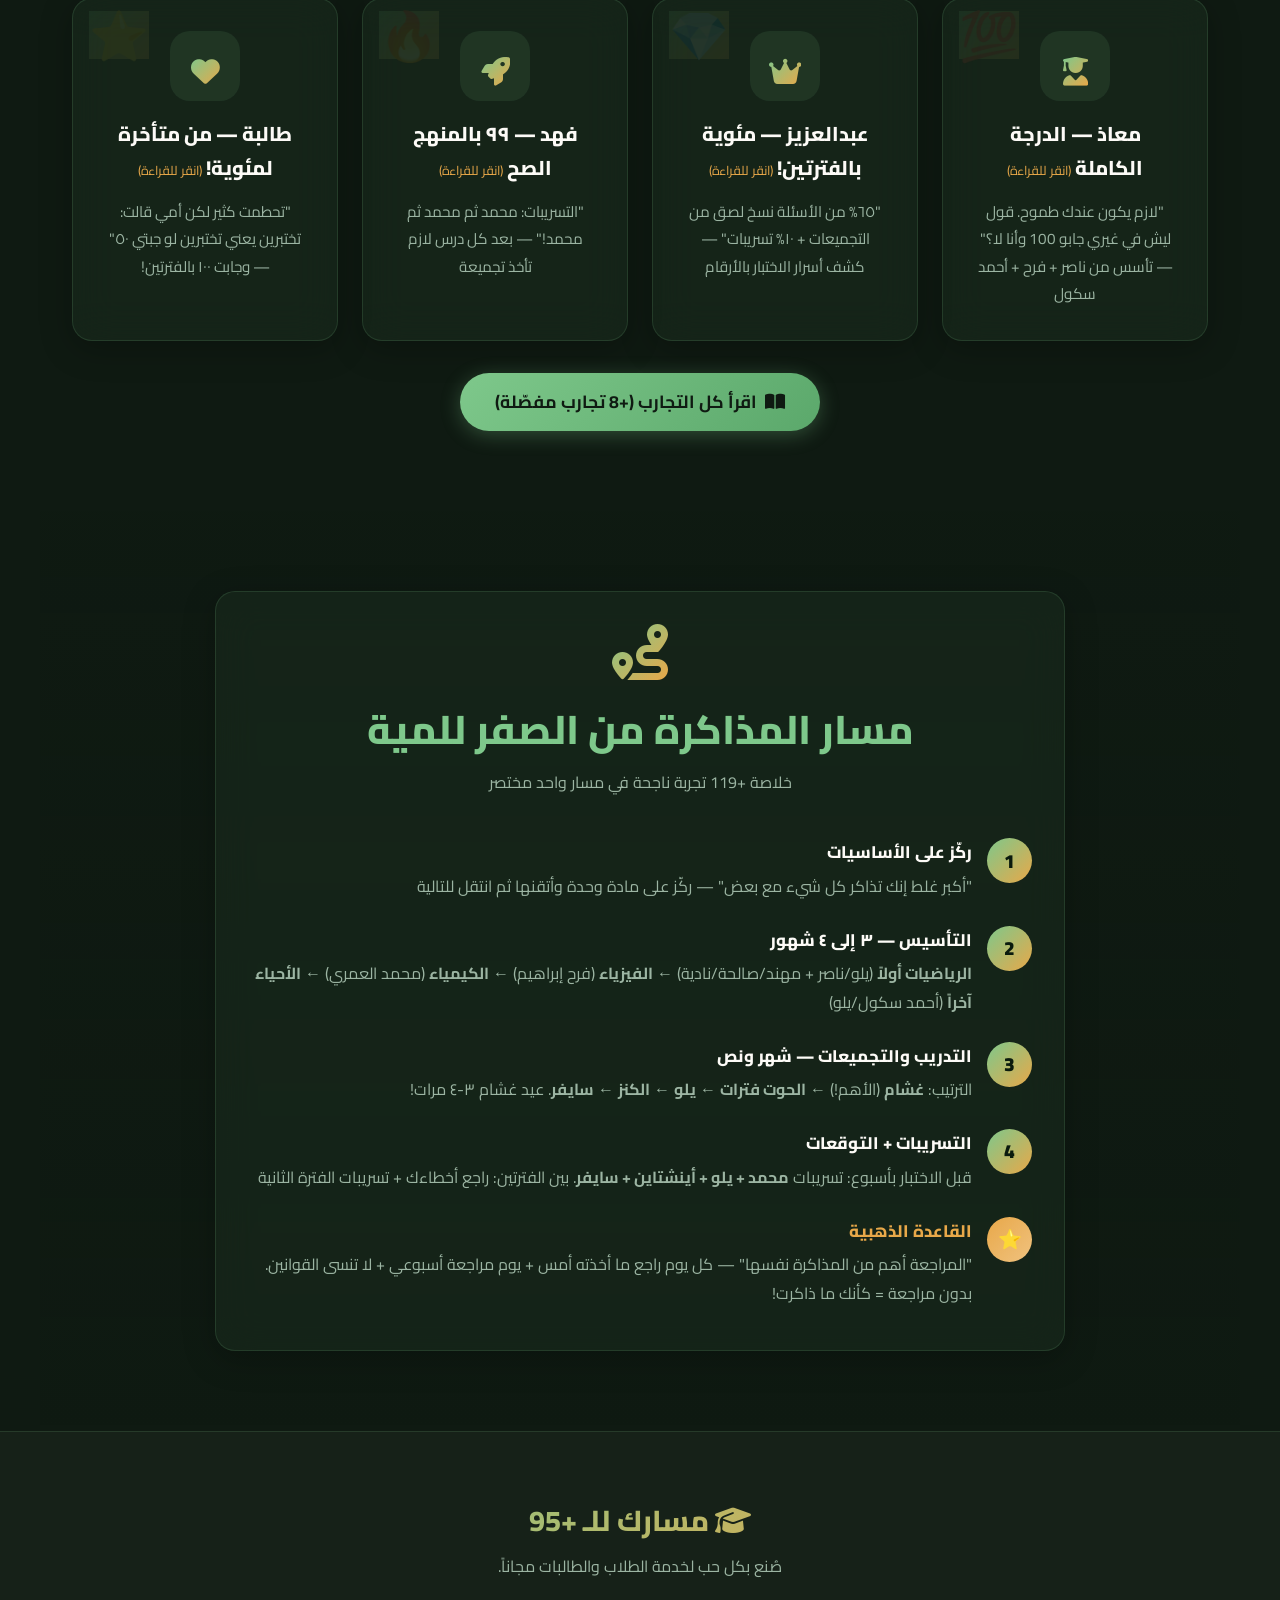
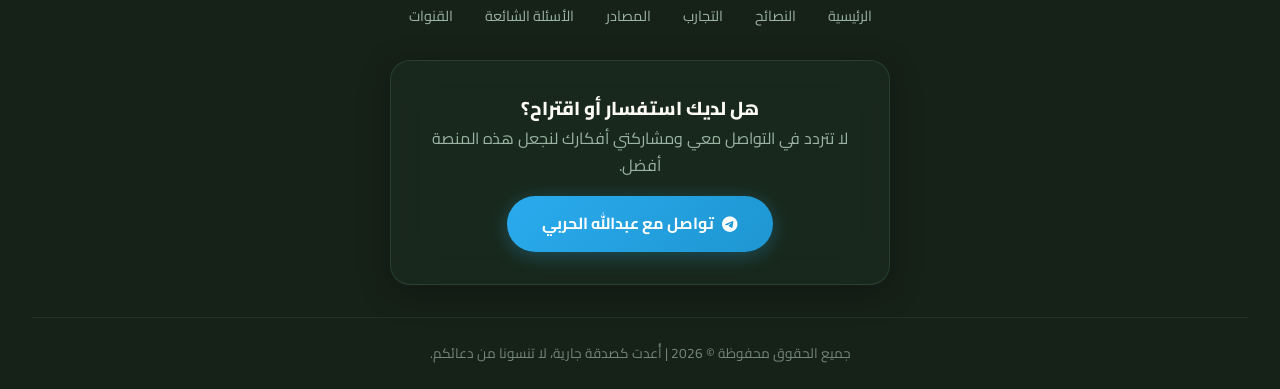
==== commit e3051401: "UI: Add modal descriptions & remove 40-day plan link (Safely)" ====
--- a/index.html
+++ b/index.html
@@ -31,12 +31,12 @@
         <div class="nav-container">
             <h1 class="logo"><i class="fa-solid fa-graduation-cap"></i> مسارك للـ +95</h1>
             <ul class="nav-links" id="nav-links">
-                <li><a href="#hero">الرئيسية</a></li>
-                <li><a href="#tips">النصائح</a></li>
+                <li><a href="index.html">الرئيسية</a></li>
+                <li><a href="tips.html">النصائح</a></li>
                 <li><a href="#experiences-preview">التجارب</a></li>
-                <li><a href="#ai-schedule">صانع الجداول</a></li>
-                <li><a href="#content-hub">المكتبة</a></li>
-                <li><a href="#channels">القنوات</a></li>
+                <li><a href="schedule.html">صانع الجداول</a></li>
+                <li><a href="library.html">المكتبة</a></li>
+                <li><a href="library.html#channels">القنوات</a></li>
                 <li><a href="#contact" class="btn-primary-small">تواصل معنا</a></li>
             </ul>
             <button class="hamburger" id="hamburger" aria-label="القائمة">
@@ -61,7 +61,7 @@
 
             <div class="hero-buttons">
                 <button onclick="openSectionsModal()" class="btn-primary"><i class="fa-solid fa-layer-group"></i> جميع أقسام الموقع</button>
-                <a href="#tips" class="btn-secondary">استكشف النصائح <i class="fa-solid fa-arrow-down"></i></a>
+                <a href="tips.html" class="btn-secondary">استكشف النصائح <i class="fa-solid fa-arrow-down"></i></a>
             </div>
             
             <!-- Sections Modal -->
@@ -70,29 +70,40 @@
                     <button class="close-modal" aria-label="أغلق" onclick="closeSectionsModal()"><i class="fa-solid fa-xmark"></i></button>
                     <h3 class="modal-title">اضغط للانتقال لها 🚀</h3>
                     <div class="sections-grid">
-                        <a href="study_plan.html" class="sec-card">
-                            <i class="fa-solid fa-map-location-dot"></i>
-                            <span>خطة الـ 40 يوم</span>
-                        </a>
-                        <a href="#ai-schedule" class="sec-card" onclick="closeSectionsModal(true)">
+                        <a href="schedule.html" class="sec-card" onclick="closeSectionsModal()">
                             <i class="fa-solid fa-wand-magic-sparkles"></i>
-                            <span>صانع الجداول</span>
-                        </a>
-                        <a href="experiences.html" class="sec-card">
+                            <div class="sec-content">
+                                <span class="sec-title">صانع الجداول</span>
+                                <span class="sec-desc">أداة تسوي لك جدول مفصّل بالذكاء الاصطناعي</span>
+                            </div>
+                        </a>
+                        <a href="experiences.html" class="sec-card" onclick="closeSectionsModal()">
                             <i class="fa-solid fa-star"></i>
-                            <span>تجارب المتفوقين</span>
-                        </a>
-                        <a href="#content-hub" class="sec-card" onclick="closeSectionsModal(true)">
+                            <div class="sec-content">
+                                <span class="sec-title">تجارب المتفوقين</span>
+                                <span class="sec-desc">قصص وأسرار طلاب جابوا +95</span>
+                            </div>
+                        </a>
+                        <a href="library.html" class="sec-card" onclick="closeSectionsModal()">
                             <i class="fa-solid fa-book"></i>
-                            <span>مكتبة المصادر</span>
-                        </a>
-                        <a href="#tips" class="sec-card" onclick="closeSectionsModal(true)">
+                            <div class="sec-content">
+                                <span class="sec-title">المكتبة الشاملة</span>
+                                <span class="sec-desc">أهم المصادر، التجميعات، والكتب المطلوبة</span>
+                            </div>
+                        </a>
+                        <a href="tips.html" class="sec-card" onclick="closeSectionsModal()">
                             <i class="fa-solid fa-lightbulb"></i>
-                            <span>نصائح ذهبية</span>
-                        </a>
-                        <a href="#channels" class="sec-card" onclick="closeSectionsModal(true)">
+                            <div class="sec-content">
+                                <span class="sec-title">نصائح ذهبية</span>
+                                <span class="sec-desc">زبدة النصائح عشان تختصر على نفسك التعب</span>
+                            </div>
+                        </a>
+                        <a href="library.html#channels" class="sec-card" onclick="closeSectionsModal()">
                             <i class="fa-brands fa-telegram"></i>
-                            <span>القنوات المهمة</span>
+                            <div class="sec-content">
+                                <span class="sec-title">القنوات المهمة</span>
+                                <span class="sec-desc">دليلك لأهم جروبات وقنوات التليجرام بالتحصيلي</span>
+                            </div>
                         </a>
                     </div>
                 </div>
@@ -134,124 +145,6 @@
         </div>
     </section>
 
-    <!-- Tips & Plan Section -->
-    <section id="tips" class="tips-section">
-        <h2 class="section-title fade-in">النصائح الذهبية للـ 40 يوم</h2>
-        <p class="section-subtitle fade-in">نصائح مجرّبة من أصحاب +95 لمساعدتك في رسم مسار النجاح</p>
-        <div class="tips-grid">
-            <div class="tip-card glass-card fade-in">
-                <span class="tip-number">01</span>
-                <div class="icon-box"><i class="fa-solid fa-list-check"></i></div>
-                <h3>الأولويات أولاً</h3>
-                <p>ركّز على مادة وحدة حتى تتقنها ثم انتقل. لا تذاكر كل شيء مع بعض — واحد واحد!</p>
-            </div>
-            <div class="tip-card glass-card fade-in">
-                <span class="tip-number">02</span>
-                <div class="icon-box"><i class="fa-solid fa-book-open-reader"></i></div>
-                <h3>المصدر ليس المشكلة</h3>
-                <p>كل المصادر مميزة (يلو، عبدالكريم، غشام، إلخ). اختر الذي يناسبك، المهم هو الفهم والتطبيق.</p>
-            </div>
-            <div class="tip-card glass-card fade-in">
-                <span class="tip-number">03</span>
-                <div class="icon-box"><i class="fa-solid fa-rotate-right"></i></div>
-                <h3>المراجعة هي المفتاح</h3>
-                <p>تحصيلي بدون مراجعة = لم تستفد شيئاً! راجع يومياً وطبّق على التجميعات باستمرار.</p>
-            </div>
-            <div class="tip-card glass-card fade-in">
-                <span class="tip-number">04</span>
-                <div class="icon-box"><i class="fa-solid fa-book"></i></div>
-                <h3>الدفتر الخارجي</h3>
-                <p>سجّل القوانين المكتشفة في دفتر صغير لكل مادة (ما عدا الأحياء) ليسهل عليك تذكرها لاحقاً.</p>
-            </div>
-        </div>
-    </section>
-
-    <!-- AI Schedule Generator Section -->
-    <section id="ai-schedule" class="ai-section">
-        <div class="ai-container glass-card fade-in">
-            <div class="ai-header">
-                <i class="fa-solid fa-robot ai-icon"></i>
-                <h2 class="section-title" style="margin-bottom: 5px;">صانع الجداول بالذكاء الاصطناعي</h2>
-                <p style="color:var(--text-secondary)">دعنا نخطط لك جدولك بذكاء ليناسب مستواك والفترة المتبقية.</p>
-            </div>
-
-            <form id="aiForm" class="ai-form">
-                <div class="form-group">
-                    <label for="studentName">اسمك الأول:</label>
-                    <div class="input-wrapper">
-                        <i class="fa-solid fa-user"></i>
-                        <input type="text" id="studentName" placeholder="أدخل اسمك" required>
-                    </div>
-                </div>
-                <div class="form-group">
-                    <label for="studentLevel">مستواك الحالي تقريباً:</label>
-                    <div class="input-wrapper">
-                        <i class="fa-solid fa-chart-line"></i>
-                        <select id="studentLevel" required>
-                            <option value="">-- اختر مستواك --</option>
-                            <option value="beginner">مبتدئ (أقل من 70)</option>
-                            <option value="intermediate">متوسط (70 - 85)</option>
-                            <option value="advanced">متقدم (أعلى من 85)</option>
-                        </select>
-                    </div>
-                </div>
-                <div class="form-group">
-                    <label for="studyDays">الأيام المتاحة للمذاكرة:</label>
-                    <div class="input-wrapper">
-                        <i class="fa-solid fa-calendar-days"></i>
-                        <select id="studyDays" required>
-                            <option value="">-- اختر المدة المتبقية --</option>
-                            <option value="30">30 يوماً</option>
-                            <option value="40" selected>40 يوماً (الخطة الموصى بها)</option>
-                            <option value="60">60 يوماً وأكثر</option>
-                        </select>
-                    </div>
-                </div>
-                <button type="submit" class="btn-primary w-100">
-                    <i class="fa-solid fa-bolt"></i> توليد الجدول السحري 
-                </button>
-                <div class="progress-bar-container hidden" id="ai-progress">
-                    <div class="progress-bar-fill" id="ai-progress-fill"></div>
-                </div>
-            </form>
-
-            <div id="loading" class="loading-state hidden">
-                <div class="spinner"></div>
-                <p>يقوم الذكاء الاصطناعي برسم مسارك نحو التفوق...</p>
-            </div>
-
-            <div id="aiResult" class="ai-result hidden">
-                <!-- Result injected via JS -->
-            </div>
-        </div>
-    </section>
-
-    <!-- Content Hub Section -->
-    <section id="content-hub" class="tips-section" style="padding-top: 60px;">
-        <h2 class="section-title fade-in"><i class="fa-solid fa-book-atlas" style="color:var(--accent-secondary)"></i> المكتبة الشاملة</h2>
-        <p class="section-subtitle fade-in">محتوى حقيقي مستخلص من +119 تجربة ناجحة — كل ما تحتاجه في مكان واحد</p>
-        <div class="tips-grid">
-            <div class="tip-card glass-card fade-in" style="cursor:pointer" onclick="window.location='sources.html'">
-                <span class="tip-number" style="background:var(--accent-gradient); color:#0a1a0d;">🎯</span>
-                <div class="icon-box"><i class="fa-solid fa-compass"></i></div>
-                <h3>دليل المصادر الشامل</h3>
-                <p>أفضل المعلمين لكل مادة + الكتب + التجميعات مرتبة بالأهمية + طريقة المذاكرة المثالية</p>
-            </div>
-            <div class="tip-card glass-card fade-in" style="cursor:pointer" onclick="window.location='faq.html'">
-                <span class="tip-number" style="background:var(--accent-gradient); color:#0a1a0d;">❓</span>
-                <div class="icon-box"><i class="fa-solid fa-circle-question"></i></div>
-                <h3>الأسئلة الشائعة</h3>
-                <p>إجابات حقيقية على أكثر الأسئلة تكراراً: المدة، المصادر، المراجعة، الاختبار، التسجيل وأكثر</p>
-            </div>
-            <div class="tip-card glass-card fade-in" style="cursor:pointer" onclick="window.location='experiences.html'">
-                <span class="tip-number" style="background:var(--accent-gradient); color:#0a1a0d;">🏆</span>
-                <div class="icon-box"><i class="fa-solid fa-trophy"></i></div>
-                <h3>تجارب المتفوقين</h3>
-                <p>8 تجارب مفصّلة من طلاب حصلوا على 100/99/97+ — مصادرهم وخططهم وأسرارهم</p>
-            </div>
-        </div>
-    </section>
-
     <!-- Experiences Preview Section -->
     <section id="experiences-preview" class="tips-section" style="padding-top: 60px;">
         <h2 class="section-title fade-in"><i class="fa-solid fa-trophy" style="color:var(--accent-secondary)"></i> تجارب المتفوقين الحقيقية</h2>
@@ -260,25 +153,25 @@
             <div class="tip-card glass-card fade-in" style="cursor:pointer" onclick="window.location='experiences.html'">
                 <span class="tip-number" style="background:var(--accent-gradient); color:#0a1a0d;">💯</span>
                 <div class="icon-box"><i class="fa-solid fa-user-graduate"></i></div>
-                <h3>معاذ — الدرجة الكاملة</h3>
+                <h3>معاذ — الدرجة الكاملة <span style="font-size:0.8rem; color:var(--accent-secondary); font-weight:normal;">(انقر للقراءة)</span></h3>
                 <p>"لازم يكون عندك طموح. قول ليش في غيري جابو 100 وأنا لا؟" — تأسس من ناصر + فرح + أحمد سكول</p>
             </div>
             <div class="tip-card glass-card fade-in" style="cursor:pointer" onclick="window.location='experiences.html'">
                 <span class="tip-number" style="background:var(--accent-gradient); color:#0a1a0d;">💎</span>
                 <div class="icon-box"><i class="fa-solid fa-crown"></i></div>
-                <h3>عبدالعزيز — مئوية بالفترتين!</h3>
+                <h3>عبدالعزيز — مئوية بالفترتين! <span style="font-size:0.8rem; color:var(--accent-secondary); font-weight:normal;">(انقر للقراءة)</span></h3>
                 <p>"٦٥% من الأسئلة نسخ لصق من التجميعات + ١٠% تسريبات" — كشف أسرار الاختبار بالأرقام</p>
             </div>
             <div class="tip-card glass-card fade-in" style="cursor:pointer" onclick="window.location='experiences.html'">
                 <span class="tip-number" style="background:var(--accent-gradient); color:#0a1a0d;">🔥</span>
                 <div class="icon-box"><i class="fa-solid fa-rocket"></i></div>
-                <h3>فهد — ٩٩ بالمنهج الصح</h3>
+                <h3>فهد — ٩٩ بالمنهج الصح <span style="font-size:0.8rem; color:var(--accent-secondary); font-weight:normal;">(انقر للقراءة)</span></h3>
                 <p>"التسريبات: محمد ثم محمد ثم محمد!" — بعد كل درس لازم تأخذ تجميعة</p>
             </div>
             <div class="tip-card glass-card fade-in" style="cursor:pointer" onclick="window.location='experiences.html'">
                 <span class="tip-number" style="background:var(--accent-gradient); color:#0a1a0d;">⭐</span>
                 <div class="icon-box"><i class="fa-solid fa-heart"></i></div>
-                <h3>طالبة — من متأخرة لمئوية!</h3>
+                <h3>طالبة — من متأخرة لمئوية! <span style="font-size:0.8rem; color:var(--accent-secondary); font-weight:normal;">(انقر للقراءة)</span></h3>
                 <p>"تحطمت كثير لكن أمي قالت: تختبرين يعني تختبرين لو جبتي ٥٠" — وجابت ١٠٠ بالفترتين!</p>
             </div>
         </div>
@@ -286,18 +179,6 @@
             <a href="experiences.html" class="btn-primary" style="display:inline-flex; gap:8px; font-size:1.1rem;">
                 <i class="fa-solid fa-book-open"></i> اقرأ كل التجارب (+8 تجارب مفصّلة)
             </a>
-        </div>
-    </section>
-
-    <!-- Progress Tracker -->
-    <section class="progress-section">
-        <div class="ai-container glass-card fade-in" style="max-width: 700px;">
-            <div class="ai-header">
-                <i class="fa-solid fa-chart-line ai-icon"></i>
-                <h2 class="section-title" style="margin-bottom: 5px;">تتبّع تقدمك</h2>
-                <p style="color:var(--text-secondary)">حدّث نسبة إتمامك لكل مادة — بياناتك محفوظة في جهازك</p>
-            </div>
-            <div id="progress-tracker"></div>
         </div>
     </section>
 
@@ -349,50 +230,18 @@
         </div>
     </section>
 
-    <!-- Channels Section -->
-    <section id="channels" class="channels-section">
-        <h2 class="section-title fade-in">قنوات تليجرام لا غنى عنها</h2>
-        <p class="section-subtitle fade-in">أفضل القنوات المتخصصة في التحصيلي</p>
-        <div class="channels-grid">
-            <a href="https://t.me/moh_5519" target="_blank" class="channel-card glass-card fade-in">
-                <i class="fa-brands fa-telegram telegram-icon"></i>
-                <h3>محمد للتحصيلي</h3>
-                <p>شروحات وإرشادات شاملة</p>
-                <span class="channel-subs"><i class="fa-solid fa-users"></i> +5K</span>
-            </a>
-            <a href="https://t.me/yellowqt1" target="_blank" class="channel-card glass-card fade-in">
-                <i class="fa-brands fa-telegram telegram-icon"></i>
-                <h3>يلو</h3>
-                <p>تجميعات وشروحات يلو الشهيرة</p>
-                <span class="channel-subs"><i class="fa-solid fa-users"></i> +10K</span>
-            </a>
-            <a href="https://t.me/Ghasham222" target="_blank" class="channel-card glass-card fade-in">
-                <i class="fa-brands fa-telegram telegram-icon"></i>
-                <h3>غشام</h3>
-                <p>المصدر الموثوق للتجميعات</p>
-                <span class="channel-subs"><i class="fa-solid fa-users"></i> +8K</span>
-            </a>
-            <a href="https://t.me/alm7nkinlt7sili" target="_blank" class="channel-card glass-card fade-in">
-                <i class="fa-brands fa-telegram telegram-icon"></i>
-                <h3>أينشتاين</h3>
-                <p>تأسيس وتدريب مكثف</p>
-                <span class="channel-subs"><i class="fa-solid fa-users"></i> +3K</span>
-            </a>
-        </div>
-    </section>
-
     <!-- Footer & Contact -->
     <footer id="contact" class="footer">
         <div class="footer-content">
             <h2 class="footer-logo"><i class="fa-solid fa-graduation-cap"></i> مسارك للـ +95</h2>
             <p style="color:var(--text-secondary)">صُنع بكل حب لخدمة الطلاب والطالبات مجاناً.</p>
             <div class="footer-links">
-                <a href="#hero">الرئيسية</a>
-                <a href="#tips">النصائح</a>
+                <a href="index.html">الرئيسية</a>
+                <a href="tips.html">النصائح</a>
                 <a href="experiences.html">التجارب</a>
                 <a href="sources.html">المصادر</a>
                 <a href="faq.html">الأسئلة الشائعة</a>
-                <a href="#channels">القنوات</a>
+                <a href="library.html#channels">القنوات</a>
             </div>
             <div class="contact-box glass-card fade-in">
                 <h3>هل لديك استفسار أو اقتراح؟</h3>
--- a/style.css
+++ b/style.css
@@ -440,32 +440,48 @@
 .sec-card {
     display: flex;
     align-items: center;
-    gap: 1rem;
+    gap: 1.2rem;
     padding: 1.2rem;
-    background: rgba(126, 200, 139, 0.08);
-    border: 1px solid rgba(126, 200, 139, 0.2);
+    background: rgba(126, 200, 139, 0.05);
+    border: 1px solid rgba(126, 200, 139, 0.15);
     border-radius: 16px;
     color: var(--text-primary);
     text-decoration: none;
-    font-weight: 700;
+    transition: all 0.3s ease;
+}
+.sec-card i {
+    font-size: 1.6rem;
+    color: var(--accent-secondary);
+    min-width: 35px;
+    text-align: center;
+    transition: all 0.3s ease;
+}
+.sec-content {
+    display: flex;
+    flex-direction: column;
+}
+.sec-title {
+    font-weight: 800;
     font-size: 1.1rem;
-    transition: all 0.3s ease;
-}
-.sec-card i {
-    font-size: 1.5rem;
-    color: var(--accent-secondary);
-    width: 30px;
-    text-align: center;
-    transition: all 0.3s ease;
+    color: var(--accent-primary);
+    transition: color 0.3s ease;
+}
+.sec-desc {
+    font-size: 0.82rem;
+    color: var(--text-secondary);
+    margin-top: 0.2rem;
+    line-height: 1.4;
+    transition: color 0.3s ease;
 }
 .sec-card:hover {
     background: var(--accent-gradient);
-    color: var(--bg-color);
-    transform: translateY(-3px);
-    box-shadow: 0 8px 20px rgba(126, 200, 139, 0.25);
+    transform: translateY(-4px);
+    box-shadow: 0 10px 25px rgba(126, 200, 139, 0.2);
     border-color: transparent;
 }
-.sec-card:hover i {
+.sec-card:hover i,
+.sec-card:hover .sec-title,
+.sec-card:hover .sec-desc {
     color: var(--bg-color);
 }
 @media (max-width: 600px) {
